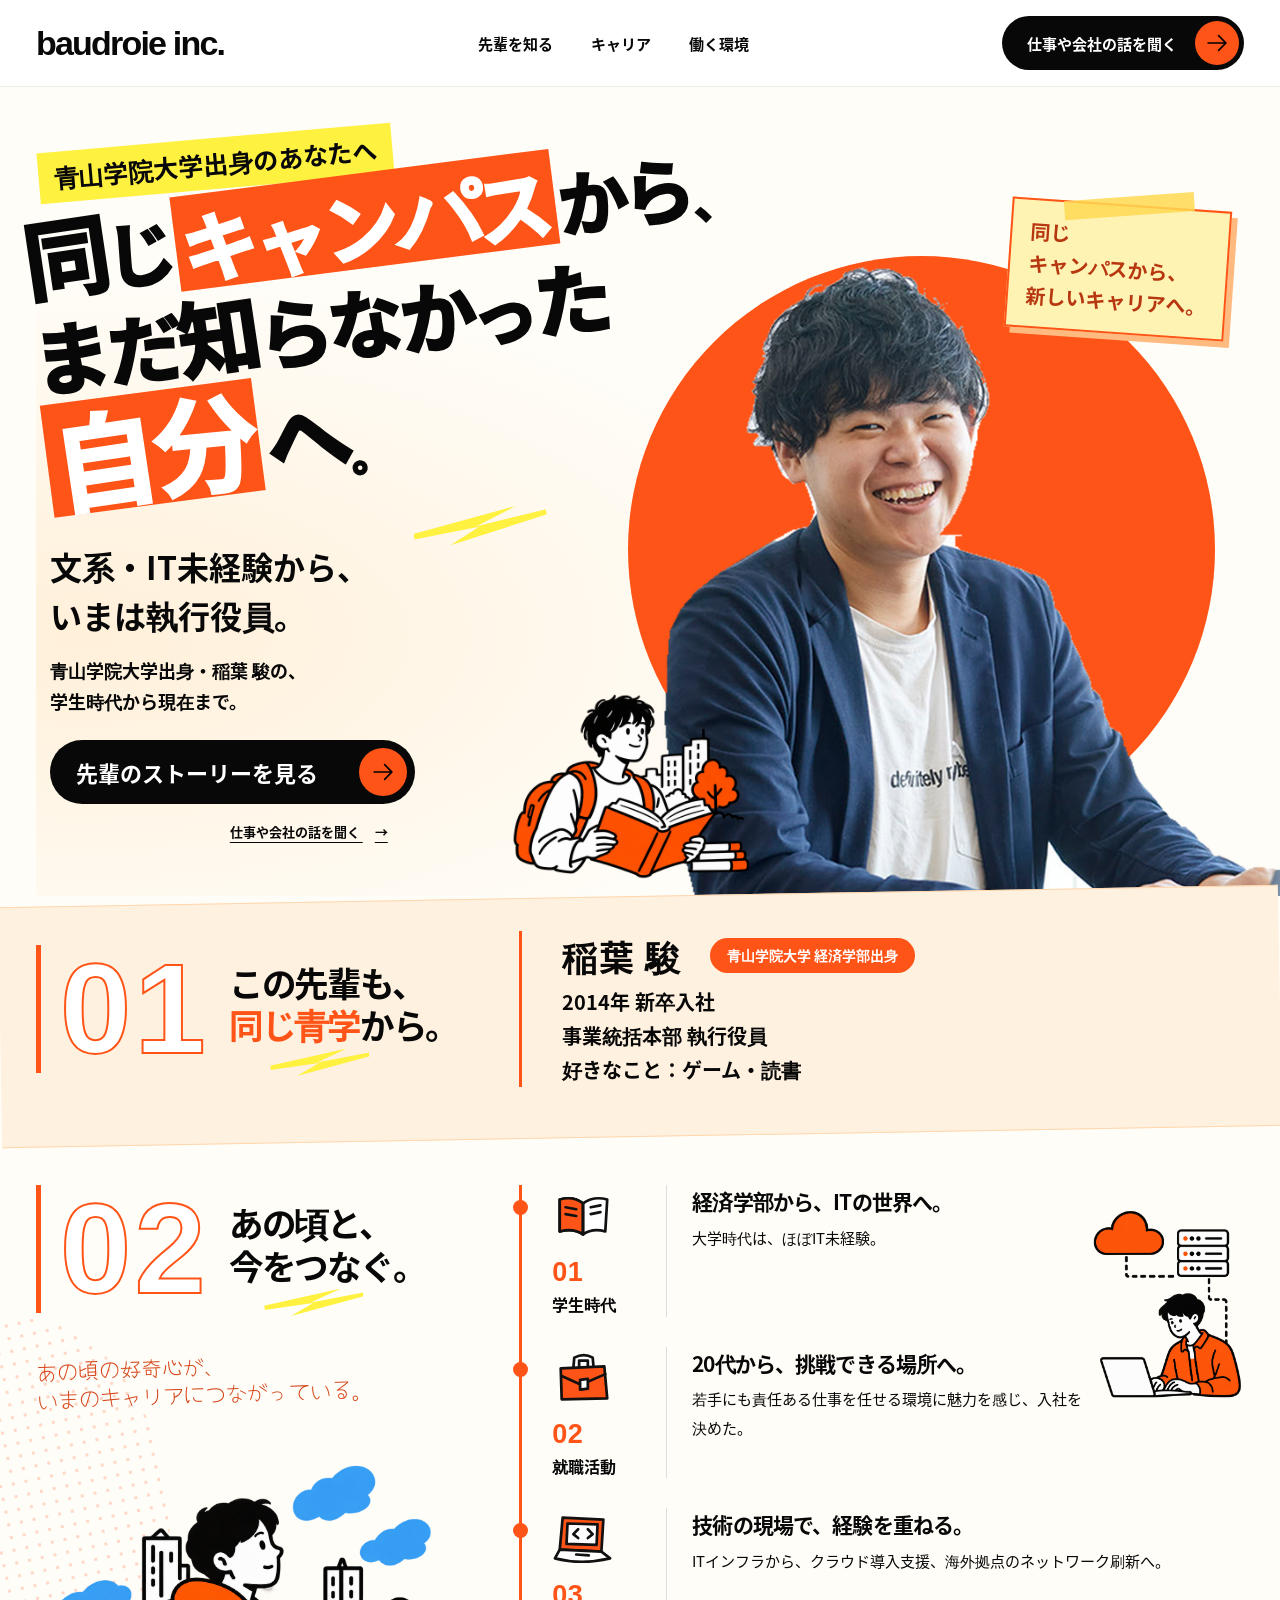
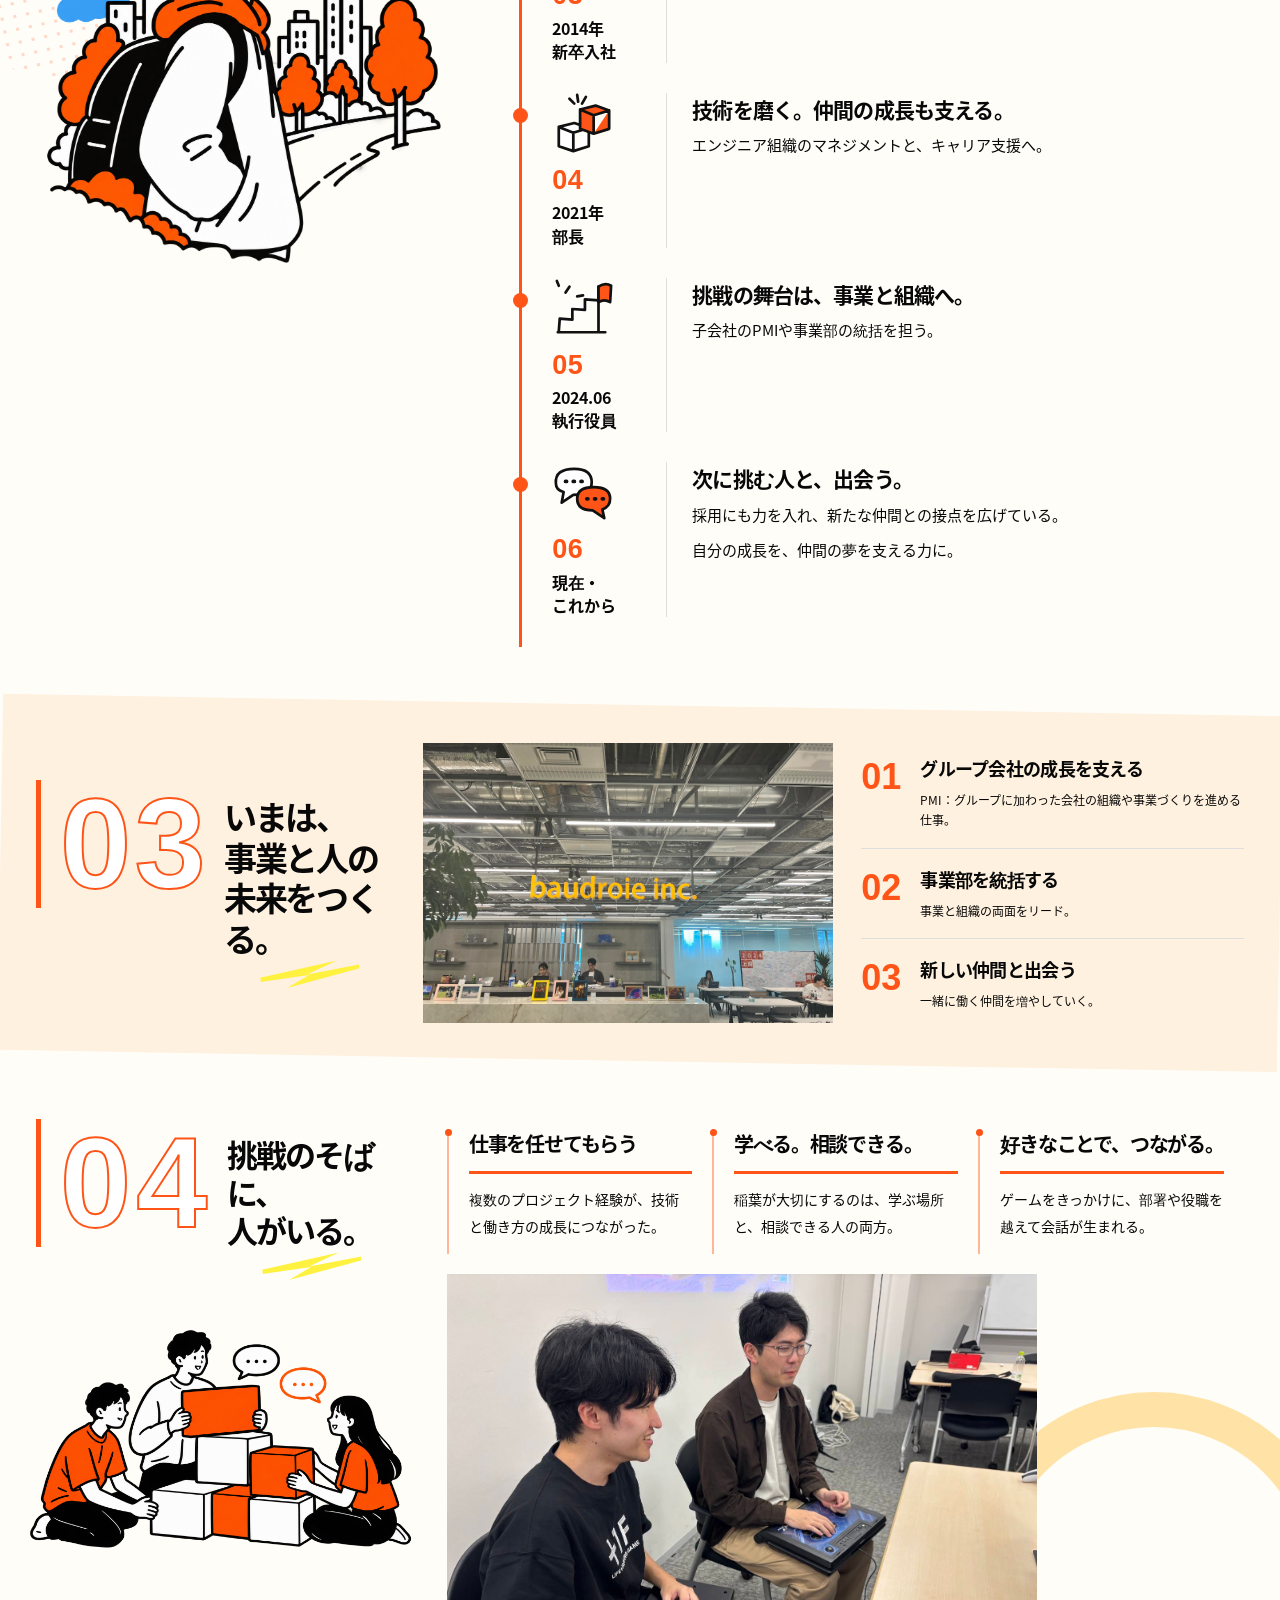
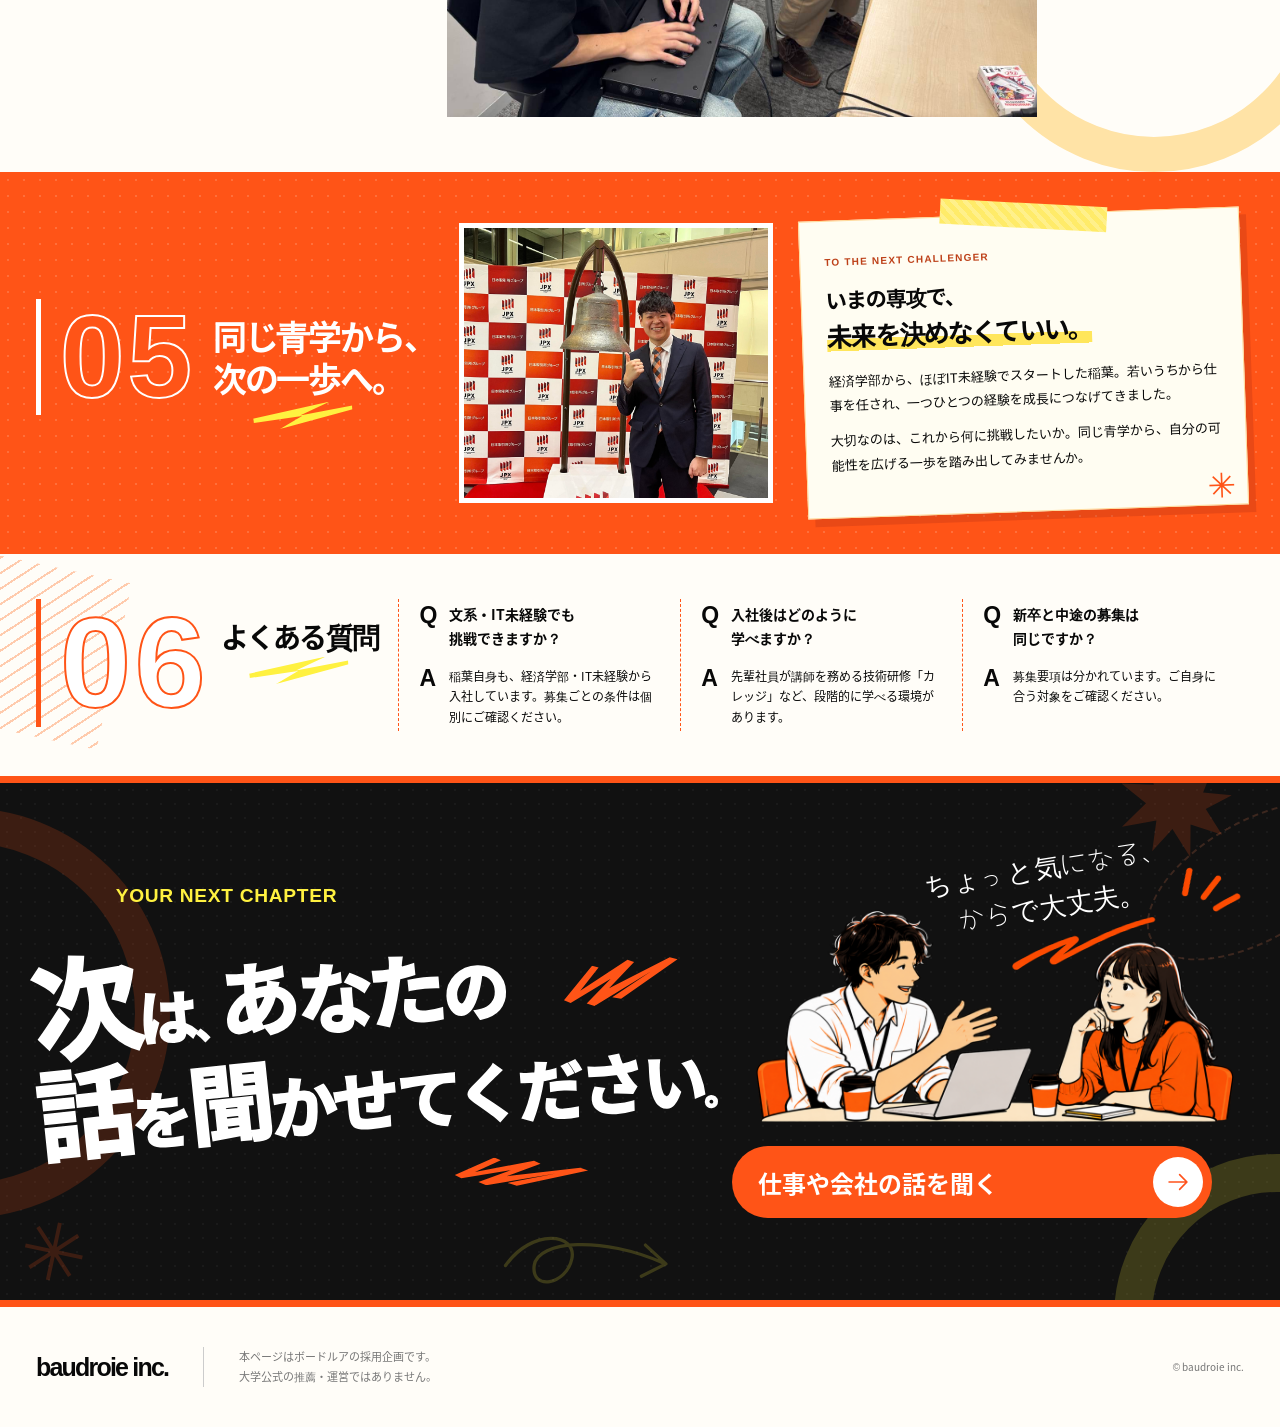
==== index.html @ 8eea1e05 "Link university recruitment CTAs to dedicated L Message entry" ====
<!doctype html>
<html lang="ja">
<head>
  <meta charset="utf-8">
  <meta name="viewport" content="width=device-width, initial-scale=1">
  <meta name="description" content="青山学院大学出身・稲葉駿の、学生時代から現在まで。文系・IT未経験から、いまは執行役員。">
  <meta name="robots" content="noindex,nofollow">
  <meta name="theme-color" content="#ff5417">
  <title>同じキャンパスから、まだ知らなかった自分へ。｜baudroie inc.</title>
  <link rel="preload" href="./noto-sans-bold.woff" as="font" type="font/woff" crossorigin>
  <link rel="stylesheet" href="./style.css?v=20261022-lmessage">
  <script src="./main.js?v=20261022-lmessage" defer></script>
</head>
<body>
<a class="skip-link" href="#main">本文へ進む</a>
<header class="site-header">
  <a class="brand" href="#top" aria-label="baudroie inc. ページ先頭へ">baudroie inc.</a>
  <nav class="desktop-nav" aria-label="メインナビゲーション"><a href="#profile">先輩を知る</a><a href="#career">キャリア</a><a href="#environment">働く環境</a></nav>
  <a class="pill header-cta" data-consult href="https://s.lmes.jp/landing-qr/1657893371-rRVdmjzQ?uLand=4T64ZA">仕事や会社の話を聞く<span class="arrow" aria-hidden="true"><img src="./arrow-right.svg" alt=""></span></a>
  <button class="menu-toggle" aria-expanded="false" aria-controls="mobile-menu" aria-label="メニューを開く"><img src="./menu-list.svg" alt=""></button>
  <nav id="mobile-menu" class="mobile-menu" aria-label="スマートフォンメニュー" hidden><a href="#profile">先輩を知る</a><a href="#career">キャリア</a><a href="#work">現在の仕事</a><a href="#environment">働く環境</a><a href="#faq">よくある質問</a><a data-consult href="https://s.lmes.jp/landing-qr/1657893371-rRVdmjzQ?uLand=4T64ZA">仕事や会社の話を聞く</a></nav>
</header>
<main id="main">
  <section class="hero wrap" id="top" aria-labelledby="hero-title">
    <div class="hero-heading"><p class="eyebrow">青山学院大学出身のあなたへ</p><h1 id="hero-title" class="master-hero-title" aria-label="同じキャンパスから、まだ知らなかった自分へ。"><span class="display-art" aria-hidden="true"><span class="hero-line hero-line-1"><span class="display-glyph" style="--size:1.06;--rise:0em;--tilt:-2deg">同</span><span class="display-glyph" style="--size:0.86;--rise:-0.015em;--tilt:1deg">じ</span><em class="campus-word"><span class="display-glyph" style="--size:0.94;--rise:0.015em;--tilt:-2deg">キ</span><span class="display-glyph" style="--size:0.9;--rise:0.035em;--tilt:1deg">ャ</span><span class="display-glyph" style="--size:0.94;--rise:-0.005em;--tilt:-2deg">ン</span><span class="display-glyph" style="--size:1.02;--rise:-0.015em;--tilt:1deg">パ</span><span class="display-glyph" style="--size:0.94;--rise:0.01em;--tilt:-2deg">ス</span></em><span class="display-glyph" style="--size:0.86;--rise:-0.02em;--tilt:1deg">か</span><span class="display-glyph" style="--size:0.88;--rise:-0.04em;--tilt:-2deg">ら</span><span class="display-glyph" style="--size:0.52;--rise:0.045em;--tilt:3deg">、</span></span><span class="hero-line hero-line-2"><span class="display-glyph" style="--size:0.96;--rise:0.01em;--tilt:-1deg">ま</span><span class="display-glyph" style="--size:0.92;--rise:-0.015em;--tilt:1deg">だ</span><span class="display-glyph" style="--size:1.02;--rise:-0.02em;--tilt:-2deg">知</span><span class="display-glyph" style="--size:0.93;--rise:0.01em;--tilt:2deg">ら</span><span class="display-glyph" style="--size:0.92;--rise:-0.01em;--tilt:-1deg">な</span><span class="display-glyph" style="--size:0.94;--rise:0.015em;--tilt:1deg">か</span><span class="display-glyph" style="--size:0.82;--rise:0.045em;--tilt:-2deg">っ</span><span class="display-glyph" style="--size:0.96;--rise:-0.01em;--tilt:1deg">た</span></span><span class="hero-line hero-line-3"><em class="self-word"><span class="display-glyph" style="--size:1.28;--rise:0em;--tilt:-1deg">自</span><span class="display-glyph" style="--size:1.29;--rise:-0.015em;--tilt:2deg">分</span></em><span class="display-glyph" style="--size:1.05;--rise:-0.045em;--tilt:-5deg">へ</span><span class="display-glyph" style="--size:0.48;--rise:0.045em;--tilt:0deg">。</span></span></span></h1></div>
    <div class="hero-photo"><div class="hero-disc" aria-hidden="true"></div><img class="portrait" src="./inaba-original-cutout-2x.png" width="1000" height="1000" alt="笑顔の稲葉駿。ボードルア公式インタビューの写真。" fetchpriority="high"><p class="hand-note">同じ<br>キャンパスから、<br>新しいキャリアへ。</p></div>
    <div class="hero-copy"><p class="hero-lead">文系・IT未経験から、<br>いまは執行役員。</p><p>青山学院大学出身・稲葉 駿の、<br>学生時代から現在まで。</p><a class="pill story-button" href="#career">先輩のストーリーを見る<span class="arrow" aria-hidden="true"><img src="./arrow-right.svg" alt=""></span></a><a class="text-button" data-consult href="https://s.lmes.jp/landing-qr/1657893371-rRVdmjzQ?uLand=4T64ZA">仕事や会社の話を聞く <span aria-hidden="true">→</span></a></div>
    <figure class="hero-illustration"><img src="./student-reading.png" alt="読書する学生のイラスト" width="1536" height="1024"></figure>
  </section>

  <section class="profile wrap section" id="profile" aria-labelledby="profile-title">
    <div class="section-heading"><span class="section-number" aria-hidden="true">01</span><h2 id="profile-title">この先輩も、<br><em>同じ青学</em>から。</h2></div>
    <div class="profile-content"><div class="profile-name"><h3>稲葉 駿</h3><span class="badge">青山学院大学 経済学部出身</span></div><p>2014年 新卒入社</p><p>事業統括本部 執行役員</p><p>好きなこと：ゲーム・読書</p></div>
  </section>

  <section class="career wrap section" id="career" aria-labelledby="career-title">
    <div class="career-intro"><div class="section-heading"><span class="section-number" aria-hidden="true">02</span><h2 id="career-title">あの頃と、<br>今をつなぐ。</h2></div><p class="side-note"><span>あの頃の好奇心が、</span><span>いまのキャリアにつながっている。</span></p><figure class="campus-illustration"><img src="./student-campus.png" alt="キャンパスを歩く学生のイラスト" width="1196" height="1315" loading="lazy"></figure></div>
    <div class="career-body"><ol class="timeline">
      <li><div class="timeline-date"><svg class="career-icon" viewBox="0 0 64 64" fill="none" stroke="#111" stroke-width="2.8" stroke-linecap="round" stroke-linejoin="round" aria-hidden="true"><path fill="#fff" d="M8 15Q22 11 32 19Q43 11 57 15L55 48Q42 44 32 51Q22 44 8 48Z"/><path fill="#ff5417" d="M8 15Q22 11 32 19V51Q22 44 8 48Z"/><path d="M32 20v31M14 23l11 2m-11 5 11 2m15-9 10-2m-10 9 10-2"/></svg><span>01</span><p>学生時代</p></div><div class="timeline-copy"><h3>経済学部から、ITの世界へ。</h3><p>大学時代は、ほぼIT未経験。</p></div></li>
      <li><div class="timeline-date"><svg class="career-icon" viewBox="0 0 64 64" fill="none" stroke="#111" stroke-width="2.8" stroke-linecap="round" stroke-linejoin="round" aria-hidden="true"><path fill="#fff" d="m22 22 1-11q10-5 19 0l1 11M28 20v-6h9v6"/><path fill="#ff5417" d="m9 22 45-2 3 33-47 1Z"/><path d="m10 30 20 9 25-11"/><path fill="#fff" d="m29 34 8-1v10l-8 1Z"/></svg><span>02</span><p>就職活動</p></div><div class="timeline-copy"><h3>20代から、挑戦できる場所へ。</h3><p>若手にも責任ある仕事を任せる環境に魅力を感じ、入社を決めた。</p></div></li>
      <li><div class="timeline-date"><svg class="career-icon" viewBox="0 0 64 64" fill="none" stroke="#111" stroke-width="2.8" stroke-linecap="round" stroke-linejoin="round" aria-hidden="true"><path fill="#ff5417" d="m11 10 42 2-2 33-43-2Z"/><path fill="#fff" d="m16 16 31 1-1 21-31-1Z"/><path fill="#fff" d="m8 43-5 9q27 7 57 0l-9-7Z"/><path d="m27 22-5 5 5 4m10-9 5 5-5 4M25 48l13 1"/></svg><span>03</span><p>2014年<br>新卒入社</p></div><div class="timeline-copy"><h3>技術の現場で、経験を重ねる。</h3><p>ITインフラから、クラウド導入支援、海外拠点のネットワーク刷新へ。</p></div></li>
      <li><div class="timeline-date"><svg class="career-icon" viewBox="0 0 64 64" fill="none" stroke="#111" stroke-width="2.8" stroke-linecap="round" stroke-linejoin="round" aria-hidden="true"><path fill="#fff" d="m7 35 16-4 15 5-16 5Z M7 35v20l15 5V41m0 19 16-5V36"/><path fill="#ff5417" d="m29 17 16-4 14 5-16 5Z M29 17v20l14 5V23m0 19 16-5V18"/><path fill="#fff" d="m26 2 1 7m-9-3 5 5m12-7-4 7"/></svg><span>04</span><p>2021年<br>部長</p></div><div class="timeline-copy"><h3>技術を磨く。仲間の成長も支える。</h3><p>エンジニア組織のマネジメントと、キャリア支援へ。</p></div></li>
      <li><div class="timeline-date"><svg class="career-icon" viewBox="0 0 64 64" fill="none" stroke="#111" stroke-width="2.8" stroke-linecap="round" stroke-linejoin="round" aria-hidden="true"><path fill="#fff" d="m7 55 1-13 13 1V32l13 1V22l14 1V9"/><path fill="#ff5417" d="M48 9q7-5 13-1l-1 17q-6-4-12 0Z"/><path d="M48 24v31M6 56h49"/><path d="m14 15 4-6m8 10 6-1M7 8l-2-5"/></svg><span>05</span><p>2024.06<br>執行役員</p></div><div class="timeline-copy"><h3>挑戦の舞台は、事業と組織へ。</h3><p>子会社のPMIや事業部の統括を担う。</p></div></li>
      <li><div class="timeline-date"><svg class="career-icon" viewBox="0 0 64 64" fill="none" stroke="#111" stroke-width="2.8" stroke-linecap="round" stroke-linejoin="round" aria-hidden="true"><path fill="#fff" d="M4 22Q3 7 23 7q18 0 18 14 0 13-19 13l-12 8 2-11Q4 29 4 22Z"/><path fill="#ff5417" d="M26 38q0-12 17-12 17 0 17 12 0 8-8 11l2 9-12-8Q26 50 26 38Z"/><path d="M14 20h1m7 0h1m7 0h1M36 38h1m7 0h1m7 0h1" stroke-width="4"/></svg><span>06</span><p>現在・<br>これから</p></div><div class="timeline-copy"><h3>次に挑む人と、出会う。</h3><p>採用にも力を入れ、新たな仲間との接点を広げている。</p><p>自分の成長を、仲間の夢を支える力に。</p></div></li>
    </ol><figure class="cloud-illustration"><img src="./cloud-engineer.png" alt="クラウドとネットワークを学ぶエンジニアのイラスト" width="1086" height="1448" loading="lazy"></figure></div>
  </section>

  <section class="work wrap section" id="work" aria-labelledby="work-title">
    <div class="section-heading"><span class="section-number" aria-hidden="true">03</span><h2 id="work-title">いまは、<br>事業と人の<br>未来をつくる。</h2></div>
    <figure class="photo-card office-photo"><img src="./office-facebook.jpg" alt="ボードルアのオフィス風景" width="2048" height="1536" loading="lazy"></figure>
    <ol class="work-list"><li><span>01</span><div><h3>グループ会社の成長を支える</h3><p>PMI：グループに加わった会社の組織や事業づくりを進める仕事。</p></div></li><li><span>02</span><div><h3>事業部を統括する</h3><p>事業と組織の両面をリード。</p></div></li><li><span>03</span><div><h3>新しい仲間と出会う</h3><p>一緒に働く仲間を増やしていく。</p></div></li></ol>
  </section>

  <section class="environment wrap section" id="environment" aria-labelledby="environment-title">
    <div class="environment-intro"><div class="section-heading"><span class="section-number" aria-hidden="true">04</span><h2 id="environment-title">挑戦のそばに、<br>人がいる。</h2></div><figure class="team-illustration"><img src="./team-blocks.png" alt="仲間と協力して積み木を積むイラスト" width="1586" height="992" loading="lazy"></figure></div>
    <div class="environment-body"><div class="environment-cards"><article><h3>仕事を<br class="mobile-break">任せてもらう</h3><p>複数のプロジェクト経験が、技術と働き方の成長につながった。</p></article><article><h3>学べる。<br class="mobile-break">相談できる。</h3><p>稲葉が大切にするのは、学ぶ場所と、相談できる人の両方。</p></article><article><h3>好きなことで、<br class="mobile-break">つながる。</h3><p>ゲームをきっかけに、部署や役職を越えて会話が生まれる。</p></article></div><figure class="photo-card game-photo"><img src="./game-club-official.jpeg" alt="ゲーム部で一緒にパソコンを操作する社員たち" width="1477" height="1108" loading="lazy"></figure></div>
  </section>

  <section class="message section" id="message" aria-labelledby="message-title"><div class="message-inner wrap"><div class="section-heading"><span class="section-number" aria-hidden="true">05</span><h2 id="message-title">同じ青学から、<br>次の一歩へ。</h2></div><figure class="photo-card message-photo"><img src="./inaba-facebook-jpx-202503.jpg" alt="東京証券取引所で鐘の前に立つ稲葉駿" width="2048" height="2048" loading="lazy"></figure><div class="message-copy"><div class="message-panel"><span class="message-kicker">TO THE NEXT CHALLENGER</span><h3>いまの専攻で、<br><span>未来を決めなくていい。</span></h3><p>経済学部から、ほぼIT未経験でスタートした稲葉。若いうちから仕事を任され、一つひとつの経験を成長につなげてきました。</p><p>大切なのは、これから何に挑戦したいか。同じ青学から、自分の可能性を広げる一歩を踏み出してみませんか。</p></div></div></div></section>

  <section class="faq wrap section" id="faq" aria-labelledby="faq-title"><div class="section-heading"><span class="section-number" aria-hidden="true">06</span><h2 id="faq-title">よくある質問</h2></div><div class="faq-list"><article><h3><span class="qa-label">Q</span>文系・IT未経験でも<br>挑戦できますか？</h3><p><span class="qa-label answer">A</span>稲葉自身も、経済学部・IT未経験から入社しています。募集ごとの条件は個別にご確認ください。</p></article><article><h3><span class="qa-label">Q</span>入社後はどのように<br>学べますか？</h3><p><span class="qa-label answer">A</span>先輩社員が講師を務める技術研修「カレッジ」など、段階的に学べる環境があります。</p></article><article><h3><span class="qa-label">Q</span>新卒と中途の募集は<br>同じですか？</h3><p><span class="qa-label answer">A</span>募集要項は分かれています。ご自身に合う対象をご確認ください。</p></article></div></section>

  <section class="next-section" aria-labelledby="next-title"><div class="cta-sun" aria-hidden="true"></div><div class="cta-orbit" aria-hidden="true"></div><svg class="cta-doodle" viewBox="0 0 220 100" fill="none" aria-hidden="true"><path d="M8 58C40 12 96 18 89 50S39 89 43 58s84-36 158-3m-22-22 25 23-30 15" stroke="#fff140" stroke-width="4" stroke-linecap="round" stroke-linejoin="round"/></svg><div class="cta-spark" aria-hidden="true">✳</div><div class="next-inner wrap"><div class="next-heading"><p class="cta-eyebrow">YOUR NEXT CHAPTER</p><h2 id="next-title" class="master-cta-title" aria-label="次は、あなたの話を聞かせてください。"><span class="display-art" aria-hidden="true"><span class="cta-title-line cta-title-line-1"><span class="display-glyph" style="--size:1.46;--rise:0.035em;--tilt:-6deg">次</span><span class="display-glyph" style="--size:0.78;--rise:0.02em;--tilt:1deg">は</span><span class="display-glyph" style="--size:0.48;--rise:0.055em;--tilt:0deg">、</span><span class="display-glyph" style="--size:1.08;--rise:-0.025em;--tilt:-2deg">あ</span><span class="display-glyph" style="--size:1.01;--rise:0.005em;--tilt:1deg">な</span><span class="display-glyph" style="--size:1.04;--rise:-0.02em;--tilt:-2deg">た</span><span class="display-glyph" style="--size:0.88;--rise:-0.015em;--tilt:2deg">の</span></span><span class="cta-title-line cta-title-line-2"><span class="display-glyph" style="--size:1.31;--rise:0.035em;--tilt:-2deg">話</span><span class="display-glyph" style="--size:0.8;--rise:0.025em;--tilt:2deg">を</span><span class="display-glyph" style="--size:1.14;--rise:-0.01em;--tilt:-2deg">聞</span><span class="display-glyph" style="--size:0.88;--rise:0.015em;--tilt:1deg">か</span><span class="display-glyph" style="--size:0.89;--rise:-0.015em;--tilt:-1deg">せ</span><span class="display-glyph" style="--size:0.86;--rise:0.005em;--tilt:2deg">て</span><span class="display-glyph" style="--size:0.83;--rise:-0.02em;--tilt:-2deg">く</span><span class="display-glyph" style="--size:0.88;--rise:0.015em;--tilt:1deg">だ</span><span class="display-glyph" style="--size:0.87;--rise:-0.01em;--tilt:-1deg">さ</span><span class="display-glyph" style="--size:0.85;--rise:0.005em;--tilt:2deg">い</span><span class="display-glyph" style="--size:0.45;--rise:0.045em;--tilt:0deg">。</span></span></span></h2><span class="cta-mark cta-mark-top" aria-hidden="true"></span><span class="cta-mark cta-mark-bottom" aria-hidden="true"></span></div><div class="next-actions"><div class="cta-conversation"><p class="cta-conversation-note">ちょっと気になる、<br>からで大丈夫。</p><img class="cta-conversation-art" src="./cta-conversation.png" alt="" width="1100" height="500" loading="lazy" decoding="async"></div><a class="pill orange-pill" data-consult href="https://s.lmes.jp/landing-qr/1657893371-rRVdmjzQ?uLand=4T64ZA">仕事や会社の話を聞く<span class="arrow" aria-hidden="true"><img src="./arrow-right.svg" alt=""></span></a></div></div></section>
</main>
<footer class="site-footer wrap"><a class="brand" href="#top">baudroie inc.</a><p>本ページはボードルアの採用企画です。<br>大学公式の推薦・運営ではありません。</p><small>© baudroie inc.</small></footer>
</body>
</html>
---- style.css ----
@font-face{font-family:Noto;src:url('./noto-sans-bold.woff') format('woff');font-style:normal;font-weight:700 900;font-display:swap}@font-face{font-family:Noto;src:url('./noto-sans-regular.woff') format('woff');font-style:normal;font-weight:400 600;font-display:swap}
:root{--orange:#ff5417;--ink:#080808;--yellow:#fff140;--muted:#676767;--line:#dedede}*{box-sizing:border-box}html{scroll-behavior:smooth;scroll-padding-top:35px}body{margin:0;color:var(--ink);background:#fff;font-family:Noto,'Hiragino Kaku Gothic ProN',Meiryo,sans-serif;font-size:15px;line-height:1.8;-webkit-font-smoothing:antialiased}button,a{-webkit-tap-highlight-color:transparent}button{font:inherit;cursor:pointer}button,a{touch-action:manipulation}a{color:inherit;text-decoration:none}button{color:inherit}img{display:block;max-width:100%;height:auto}figure,p,h1,h2,h3,blockquote{margin:0}ol{list-style:none;padding:0;margin:0}em{font-style:normal;color:var(--orange)}button{border:0;background:none}a:focus-visible,button:focus-visible{outline:3px solid #157acc;outline-offset:5px}a,button{transition:background-color .2s,color .2s,transform .2s}button:hover,.pill:hover{transform:translateY(-2px)}.wrap{width:min(100% - 72px,1370px);margin-inline:auto}.skip-link{position:fixed;top:10px;left:10px;z-index:100;background:#fff;padding:8px 16px;transform:translateY(-150%)}.skip-link:focus{transform:none}.brand{font-family:Arial,Helvetica,sans-serif;font-weight:900;letter-spacing:-1.8px;font-size:34px;line-height:1;white-space:nowrap}.site-header{max-width:1440px;padding:28px 36px 18px;margin:auto;display:flex;align-items:center;justify-content:space-between;gap:28px;position:relative;z-index:20}.desktop-nav{display:flex;gap:38px;margin-left:auto;margin-right:auto;font-size:15px;font-weight:900}.desktop-nav a:hover{color:var(--orange)}.pill{display:inline-flex;align-items:center;justify-content:space-between;gap:25px;border-radius:80px;background:var(--ink);color:#fff;font-weight:900;line-height:1.4;padding:8px 8px 8px 26px;text-align:left;min-height:60px}.arrow{display:grid;place-items:center;width:48px;height:48px;background:var(--orange);border-radius:50%;flex:none}.arrow img{width:26px;height:26px}.header-cta{font-size:15px;min-height:54px;padding:5px 5px 5px 25px;gap:18px}.header-cta .arrow{width:44px;height:44px}.menu-toggle,.mobile-menu{display:none}.hero{min-height:810px;position:relative;padding-top:52px;isolation:isolate;overflow:visible}.hero-heading{position:relative;z-index:4;width:71%;pointer-events:none}.eyebrow{font-size:25px;line-height:1.4;display:inline-block;background:var(--yellow);font-weight:900;padding:8px 15px;transform:rotate(-5deg);margin:0 0 22px 2px}.hero h1{font-size:clamp(42px,5.6vw,80px);font-weight:900;line-height:1.29;letter-spacing:-.075em;transform:rotate(-5deg);transform-origin:left center}.hero-line{display:block;white-space:nowrap}.hero h1 em{display:inline-block;background:var(--orange);color:#fff;padding:0 .07em .05em;line-height:1.19;margin:0 .04em}.hero h1 .self{font-size:1.13em}.hero-photo{position:absolute;width:54%;right:-3%;bottom:0;height:710px;z-index:1}.hero-disc{position:absolute;width:90%;aspect-ratio:1;background:var(--orange);border-radius:50%;top:70px;left:0;z-index:-1}.portrait{position:absolute;bottom:0;right:0;width:100%;height:auto;max-height:100%;object-fit:contain;object-position:bottom}.hand-note{position:absolute;right:2%;top:15px;color:var(--orange);font-weight:900;line-height:1.6;font-size:21px;transform:rotate(-7deg);background:#fff;padding:8px 14px;z-index:3}.hero-copy{position:relative;z-index:5;width:44%;padding:25px 0 34px 14px}.hero-lead{font-size:32px;font-weight:900;line-height:1.55;margin-bottom:14px}.hero-copy>p:not(.hero-lead){font-size:18px;font-weight:700;line-height:1.75}.story-button{font-size:22px;margin-top:22px;min-width:365px}.text-button{font-size:13px;font-weight:700;display:block;text-decoration:underline;text-underline-offset:5px;margin:16px auto 0;padding:0 15px}.text-button span{margin-left:12px}.hero-illustration{position:absolute;width:28%;bottom:0;left:35%;z-index:6;pointer-events:none}.hero-illustration img{width:100%}.hero-illustration figcaption{text-align:center}figcaption{font-size:10px;font-weight:700;line-height:1.5;color:#555;margin-top:3px}.section{padding-block:48px;scroll-margin-top:20px}.section-heading{display:flex;gap:20px;align-items:flex-start;position:relative}.section-heading h2{font-size:clamp(25px,2.7vw,38px);line-height:1.23;letter-spacing:-.065em;font-weight:900;padding-top:16px}.section-number{font-family:Impact,'Arial Narrow',Arial,sans-serif;font-size:clamp(90px,10vw,140px);line-height:1;letter-spacing:-.06em;color:#fff;-webkit-text-stroke:2px var(--orange);font-weight:900;border-left:5px solid var(--orange);padding-left:19px;flex:none}.profile{display:grid;grid-template-columns:42% 58%;align-items:center;padding-block:35px 50px}.profile-content{border-left:3px solid var(--orange);padding-left:40px;font-weight:700;font-size:20px;line-height:1.7}.profile-name{display:flex;align-items:center;gap:28px;margin-bottom:5px;flex-wrap:wrap}.profile-name h3{font-size:35px;line-height:1.4;letter-spacing:.05em}.badge{background:var(--orange);color:#fff;border-radius:30px;padding:7px 17px;font-size:14px;line-height:1.5}.career{display:grid;grid-template-columns:38% 62%;gap:0}.career-intro{padding-right:45px}.side-note{color:var(--orange);font-size:21px;font-weight:700;transform:rotate(-9deg);margin:45px 0 12px 20px;line-height:1.6}.campus-illustration{width:95%;margin-top:20px}.campus-illustration img{width:100%}.career-body{position:relative}.timeline{border-left:3px solid var(--orange);padding-left:30px;position:relative;z-index:2}.timeline li{display:grid;grid-template-columns:115px 1fr;position:relative;min-height:134px;padding-bottom:30px}.timeline li:before{content:'';position:absolute;left:-39px;top:15px;background:var(--orange);height:15px;width:15px;border-radius:50%}.timeline-date{border-right:1px solid var(--line);padding-right:13px}.timeline-date>span,.work-list>li>span{font-family:Impact,'Arial Narrow',Arial,sans-serif;color:var(--orange);font-weight:900;font-size:36px;line-height:1.2}.timeline-date p{font-size:16px;font-weight:700;line-height:1.45;margin-top:5px}.timeline-copy{padding-left:25px}.timeline-copy h3{font-size:21px;line-height:1.55;font-weight:900;letter-spacing:-.04em}.timeline-copy>p{font-size:15px;line-height:1.9;margin-top:6px;max-width:530px}.timeline li:nth-child(-n+2) .timeline-copy{padding-right:160px}.timeline .editor-note,.editor-note{display:inline-block;background:#f1f1f1;border-radius:3px;color:#6b6b6b;font-size:11px;font-weight:500;padding:5px 10px;line-height:1.6}.cloud-illustration{position:absolute;right:-5px;top:10px;width:165px;z-index:3;pointer-events:none}.cloud-illustration figcaption{text-align:right}.disclaimer{font-size:11px;color:#666;margin:15px 0 0 28px}.work{display:grid;grid-template-columns:32% 34% 34%;align-items:center;gap:0}.work .section-heading{gap:15px}.work .section-heading h2{font-size:33px}.photo-card{position:relative;overflow:hidden}.photo-card img{width:100%;height:100%;object-fit:cover}.photo-card figcaption{position:absolute;bottom:0;right:0;background:#111;color:#fff;padding:5px 12px;font-size:11px;max-width:100%}.office-photo{height:280px}.work-list{padding-left:28px}.work-list li{display:flex;gap:19px;align-items:flex-start;padding:17px 0;border-bottom:1px solid var(--line)}.work-list li:first-child{padding-top:0}.work-list li:last-child{border:0;padding-bottom:0}.work-list h3{font-size:18px;letter-spacing:-.04em;line-height:1.55}.work-list p{font-size:12px;line-height:1.7;margin-top:7px}.environment{display:grid;grid-template-columns:34% 66%;padding-bottom:55px}.environment-intro{padding-right:25px}.environment .section-heading{gap:14px}.environment .section-heading h2{font-size:31px}.team-illustration{margin:30px -5px 0 -25px}.team-illustration figcaption{text-align:right}.environment-cards{display:grid;grid-template-columns:repeat(3,1fr);margin:10px 0 20px}.environment-cards article{border-left:2px solid #ffb69b;padding:0 20px 15px;position:relative}.environment-cards article:before{content:'';width:7px;height:7px;background:var(--orange);border-radius:50%;position:absolute;top:0;left:-4px}.environment-cards h3{font-size:20px;letter-spacing:-.06em;line-height:1.5;padding-bottom:12px;border-bottom:3px solid var(--orange)}.environment-cards p{font-size:14px;margin-top:12px;line-height:1.9}.mobile-break{display:none}.game-photo{width:74%;height:285px;margin-left:0}.game-photo img{object-position:50% 48%}.club-note{font-size:11px;color:#666;text-align:right;margin-top:-25px;padding-bottom:0}.message{background:var(--orange);color:#fff;padding-block:24px}.message-inner{display:grid;grid-template-columns:37% 26% 37%;align-items:center;gap:0}.message .section-heading{gap:18px;padding-right:15px}.message .section-number{-webkit-text-stroke-color:#fff;color:var(--orange);border-left-color:#fff;font-size:116px}.message .section-heading h2{font-size:34px}.message-photo{height:280px;border:5px solid #fff}.message-photo img{object-position:50% 30%}.message-copy{padding-left:30px;text-align:center}.message-copy blockquote{background:#fff;color:#080808;transform:rotate(-3deg);padding:23px 18px 17px}.message-copy blockquote p{font-size:24px;line-height:1.5;font-weight:900;letter-spacing:-.05em}.message-copy cite{display:block;font-size:12px;font-style:normal;font-weight:700;margin-top:10px}.message-copy .editor-note{background:#ffccaf;margin-top:23px;font-size:11px;color:#664736}.faq{display:grid;grid-template-columns:minmax(max-content,30%) minmax(0,1fr);padding-block:45px}.faq .section-heading{gap:12px}.faq .section-heading h2{font-size:28px;padding-top:20px;white-space:nowrap}.faq-list{display:grid;grid-template-columns:repeat(3,1fr)}.faq-list article{padding:4px 20px;border-left:1px dashed var(--orange)}.faq-list h3,.faq-list p{position:relative;padding-left:30px;font-size:14px;line-height:1.7}.faq-list h3{font-weight:900;margin-bottom:15px}.faq-list p{font-size:12px}.qa-label{position:absolute;left:0;top:0;font-family:Impact,Arial,sans-serif;font-weight:900;font-size:23px;line-height:1.1}.next-section{background:#080808;color:#fff;padding-block:48px}.next-inner{display:grid;grid-template-columns:58% 42%;align-items:center}.next-inner h2{font-size:clamp(34px,4.5vw,64px);line-height:1.35;letter-spacing:-.065em;transform:rotate(-4deg);font-weight:900}.next-actions{padding-left:30px;text-align:center}.orange-pill{background:var(--orange);font-size:23px;width:100%;padding:10px 10px 10px 35px;min-height:76px}.orange-pill .arrow{border:1px solid #ffba9e;width:56px;height:56px}.next-actions>p{font-size:11px;color:#bdbdbd;margin-top:12px}.role-links{display:flex;justify-content:space-between;gap:15px;margin-top:30px;font-size:14px;font-weight:700}.role-links a{text-decoration:underline;text-underline-offset:5px}.role-links a:hover{color:#ff956f}.site-footer{display:flex;gap:35px;align-items:center;padding-block:40px}.site-footer .brand{font-size:25px}.site-footer>p{border-left:1px solid #ccc;padding-left:35px;font-size:11px;color:#777}.site-footer small{margin-left:auto;text-align:right;font-size:10px;color:#777}.consult-dialog{border:0;border-radius:18px;padding:44px 36px 34px;width:min(520px,calc(100% - 32px));color:var(--ink);box-shadow:0 20px 80px #0004}.consult-dialog::backdrop{background:#0009}.dialog-close{display:block;margin:-22px -10px 12px auto;font-size:13px;text-decoration:underline}.dialog-label{color:var(--orange);font-size:13px;font-weight:900;letter-spacing:.12em}.consult-dialog h2{font-size:25px;margin:8px 0 20px;line-height:1.5}.consult-dialog>p:not(.dialog-label){font-size:14px;line-height:2}.dialog-done{margin-top:25px;width:100%;font-size:16px}.dialog-done .arrow{width:38px;height:38px}
@media(min-width:1440px){.hero{min-height:850px}.hero-copy{padding-top:38px}.hero-photo{height:750px}}
@media(max-width:1100px) and (min-width:701px){.wrap{width:calc(100% - 48px)}.site-header{padding-inline:24px;gap:20px}.brand{font-size:28px}.desktop-nav{gap:22px;font-size:13px}.header-cta{font-size:12px;padding-left:18px}.hero{min-height:690px}.hero-photo{height:590px}.eyebrow{font-size:20px}.hero-lead{font-size:25px}.hero-copy>p:not(.hero-lead){font-size:15px}.story-button{font-size:18px;min-width:300px}.hand-note{font-size:16px}.section-number{font-size:100px;padding-left:12px}.section-heading{gap:12px}.section-heading h2{font-size:29px}.profile-content{padding-left:25px;font-size:17px}.profile-name{gap:12px}.profile-name h3{font-size:29px}.badge{font-size:11px}.career-intro{padding-right:20px}.timeline{padding-left:22px}.timeline li{grid-template-columns:89px 1fr;min-height:145px}.timeline li:before{left:-30px;width:13px;height:13px}.timeline-copy{padding-left:18px}.timeline-copy h3{font-size:18px}.timeline-copy>p{font-size:13px}.timeline-date p{font-size:14px}.timeline li:nth-child(-n+2) .timeline-copy{padding-right:100px}.cloud-illustration{width:110px}.side-note{font-size:18px;margin-left:10px}.work .section-heading h2,.environment .section-heading h2{font-size:25px}.work-list{padding-left:18px}.work-list li{gap:12px}.work-list h3{font-size:15px}.office-photo{height:250px}.environment-cards article{padding-inline:12px}.environment-cards h3{font-size:17px}.environment-cards p{font-size:12px}.game-photo{height:245px;width:78%}.message .section-number{font-size:92px}.message .section-heading h2{font-size:25px}.message-copy{padding-left:20px}.message-copy blockquote p{font-size:19px}.message-photo{height:240px}.faq{grid-template-columns:minmax(max-content,29%) minmax(0,1fr)}.faq .section-heading h2{font-size:20px;padding-top:16px}.faq-list article{padding-inline:12px}.faq-list h3{font-size:12px}.faq-list p{font-size:11px}.orange-pill{font-size:18px;padding-left:25px}.role-links{font-size:11px}.site-footer{gap:20px}.site-footer>p{padding-left:20px}}
@media(max-width:700px){body{font-size:14px}.wrap{width:calc(100% - 36px)}.site-header{padding:24px 18px 15px;gap:10px}.brand{font-size:25px;letter-spacing:-1.2px}.desktop-nav,.header-cta{display:none}.menu-toggle{display:grid;place-items:center;width:42px;height:42px;border-radius:50%;background:var(--orange);padding:9px}.menu-toggle img{width:24px;height:24px;filter:brightness(0) invert(1)}.mobile-menu:not([hidden]){display:flex;position:absolute;top:82px;left:18px;right:18px;padding:18px 23px;background:#fff;border:1px solid var(--line);box-shadow:0 12px 28px #0002;flex-direction:column;border-radius:12px}.mobile-menu a,.mobile-menu button{padding:13px 0;text-align:left;font-weight:700;border-bottom:1px solid #eee}.mobile-menu button{border:0;color:var(--orange)}.hero{padding-top:30px;display:flex;flex-direction:column;min-height:0;overflow:visible}.hero-heading{width:100%;z-index:4}.eyebrow{font-size:clamp(15px,4.4vw,21px);padding:5px 9px;margin:0 0 17px 3px}.hero h1{font-size:clamp(31px,9.6vw,62px);line-height:1.27;letter-spacing:-.082em;transform:rotate(-5deg)}.hero-photo{position:relative;width:calc(100% + 18px);height:auto;aspect-ratio:1.07;margin:6px -9px 0;right:auto;bottom:auto;order:2}.hero-disc{width:85%;left:1%;top:12%;}.portrait{width:100%;max-height:110%;right:0;bottom:0}.hand-note{font-size:clamp(12px,3.5vw,20px);right:0;top:0;padding:4px 6px;line-height:1.5}.hero-copy{width:100%;padding:14px 2px 20px;order:3}.hero-lead{font-size:clamp(23px,6.4vw,32px);line-height:1.45;margin-bottom:13px;letter-spacing:-.04em}.hero-copy>p:not(.hero-lead){font-size:16px;line-height:1.7}.story-button{width:100%;min-width:0;font-size:clamp(17px,4.9vw,24px);margin-top:19px;padding:6px 6px 6px 20px;gap:10px;min-height:62px}.story-button .arrow{height:49px;width:49px}.text-button{font-size:12px;margin-top:15px}.hero-illustration{display:none}.section{padding-block:35px}.section-heading{gap:16px;align-items:center}.section-number{font-size:clamp(85px,24vw,130px);line-height:1;padding-left:0;border-left:0;-webkit-text-stroke-width:1.6px;letter-spacing:-.075em}.section-heading h2{font-size:clamp(26px,7.3vw,37px);line-height:1.25;padding-top:0;letter-spacing:-.065em}.profile{display:flex;flex-direction:column;align-items:stretch;padding-top:20px;padding-bottom:30px;gap:30px}.profile-content{order:-1;border:0;padding:0 8px;font-size:16px;line-height:1.8}.profile-name{gap:13px;flex-wrap:wrap;margin-bottom:6px}.profile-name h3{font-size:29px}.badge{font-size:11px;padding:6px 12px;letter-spacing:-.04em}.profile .section-heading{padding-top:12px}.career{display:block;padding-top:0}.career-intro{padding:0;display:flex;flex-direction:column}.career-intro .section-heading{order:2;margin:20px 0 32px}.side-note{display:none}.campus-illustration{order:1;width:82%;max-width:340px;margin:0 auto 10px}.campus-illustration img{max-height:270px;object-fit:contain}.campus-illustration figcaption{text-align:right}.timeline{padding-left:18px;margin-left:5px;border-width:2px}.timeline li{grid-template-columns:75px 1fr;min-height:0;padding-bottom:34px}.timeline li:before{left:-25px;top:10px;width:12px;height:12px}.timeline-date{padding-right:9px}.timeline-date>span{font-size:30px}.timeline-date p{font-size:13px;line-height:1.45}.timeline-copy{padding-left:15px}.timeline-copy h3{font-size:19px;line-height:1.55;letter-spacing:-.05em}.timeline-copy>p{font-size:13px;line-height:1.85;margin-top:8px}.timeline li:nth-child(-n+2) .timeline-copy{padding-right:0}.timeline .editor-note{font-size:10px;padding:6px 8px;line-height:1.5}.timeline li:last-child{padding-bottom:5px}.cloud-illustration{position:relative;top:auto;right:auto;width:55%;max-width:230px;margin:24px auto 0}.cloud-illustration img{max-height:300px;object-fit:contain}.cloud-illustration figcaption{text-align:right}.disclaimer{font-size:10px;margin:24px 0 0;line-height:1.8}.work{display:flex;flex-direction:column;align-items:stretch;border-top:1px solid var(--orange);gap:28px;padding-top:28px}.work .section-heading{gap:16px}.work .section-heading h2{font-size:28px}.work .section-number{font-size:100px;align-self:flex-start}.office-photo{height:auto;aspect-ratio:1.45}.photo-card figcaption{font-size:9px;padding:4px 7px}.work-list{padding:0 4px}.work-list li{gap:22px;padding:17px 0}.work-list>li>span{font-size:37px}.work-list h3{font-size:17px;line-height:1.5}.work-list p{font-size:12px;margin-top:6px}.environment{display:block;padding-top:28px;padding-bottom:32px}.environment-intro{padding:0}.environment .section-heading{gap:16px}.environment .section-heading h2{font-size:29px}.team-illustration{margin:22px auto 28px;width:100%;max-width:500px}.team-illustration figcaption{font-size:9px}.environment-cards{margin:15px 0 22px;gap:0}.environment-cards article{padding:0 10px 4px;border-left-width:1px}.environment-cards article:first-child{padding-left:8px}.environment-cards article:last-child{padding-right:0}.environment-cards h3{font-size:clamp(13px,3.7vw,19px);line-height:1.45;padding-bottom:0;border:0;letter-spacing:-.06em}.environment-cards p{font-size:11px;line-height:1.8;margin-top:12px;letter-spacing:-.02em}.mobile-break{display:block}.game-photo{width:100%;height:auto;aspect-ratio:1.65}.club-note{font-size:10px;margin:7px 0 0;text-align:right}.message{padding-block:24px}.message-inner{display:flex;flex-direction:column;gap:22px}.message .section-heading{width:100%;padding:0;gap:15px}.message .section-number{font-size:100px;border:0;-webkit-text-stroke-width:1.5px}.message .section-heading h2{font-size:30px}.message-photo{width:100%;height:auto;aspect-ratio:1.45;border:3px solid #fff}.message-photo img{object-position:50% 32%}.message-copy{padding:0;width:100%}.message-copy blockquote{padding:23px 12px 18px;transform:rotate(-2deg)}.message-copy blockquote p{font-size:22px;line-height:1.5;letter-spacing:-.06em}.message-copy cite{font-size:11px}.message-copy .editor-note{margin-top:20px;font-size:10px;padding:6px 10px}.faq{display:block;padding-block:32px}.faq .section-heading{gap:15px;margin-bottom:27px}.faq .section-heading h2{font-size:30px;padding:0}.faq-list{display:block}.faq-list article{border:0;border-bottom:1px solid var(--line);padding:18px 0}.faq-list article:first-child{padding-top:0}.faq-list article:last-child{padding-bottom:0;border:0}.faq-list h3,.faq-list p{padding-left:39px}.faq-list h3{font-size:15px;line-height:1.6;margin-bottom:12px}.faq-list h3 br{display:none}.faq-list p{font-size:12px;line-height:1.8}.qa-label{display:grid;place-items:center;width:27px;height:27px;border-radius:50%;background:#080808;color:#fff;font-size:18px;top:0}.qa-label.answer{background:var(--orange)}.next-section{padding-block:30px}.next-inner{display:block}.next-inner h2{font-size:clamp(29px,8.5vw,52px);line-height:1.3;letter-spacing:-.07em;transform:rotate(-4deg);margin:0 0 27px}.next-actions{padding:0}.orange-pill{font-size:18px;min-height:60px;padding:6px 6px 6px 24px;gap:15px}.orange-pill .arrow{width:46px;height:46px}.next-actions>p{font-size:10px;margin-top:10px}.role-links{margin-top:25px;font-size:11px;gap:10px;justify-content:center}.site-footer{display:flex;flex-wrap:wrap;gap:20px;padding-block:25px}.site-footer .brand{font-size:23px}.site-footer>p{border:0;padding:0;font-size:10px;line-height:1.8}.site-footer small{flex-basis:100%;font-size:9px;line-height:1.8;text-align:left;margin:0}.consult-dialog{padding:38px 23px 25px}.consult-dialog h2{font-size:22px}.consult-dialog>p:not(.dialog-label){font-size:13px}}
@media(prefers-reduced-motion:reduce){html{scroll-behavior:auto}a,button{transition:none}}
/* Compact navigation keeps the tablet range free of overlapping controls. */
@media(min-width:701px) and (max-width:1000px){.desktop-nav,.header-cta{display:none}.menu-toggle{display:grid;place-items:center;width:44px;height:44px;border-radius:50%;background:var(--orange);padding:10px;margin-left:auto}.menu-toggle img{width:24px;height:24px;filter:brightness(0) invert(1)}.mobile-menu:not([hidden]){display:flex;position:absolute;top:88px;right:24px;width:310px;padding:18px 23px;background:#fff;border:1px solid var(--line);box-shadow:0 12px 28px #0002;flex-direction:column;border-radius:12px}.mobile-menu a,.mobile-menu button{padding:13px 0;text-align:left;font-weight:700;border-bottom:1px solid #eee}.mobile-menu button{border:0;color:var(--orange)}.story-button{min-width:0;width:100%;font-size:16px;gap:10px;padding-left:18px}.story-button .arrow{width:40px;height:40px}.hero-copy{width:46%;padding-left:0}.hero-illustration{left:36%;width:25%}.hero-lead{font-size:23px}}

/* Native accents restore the master's hand-drawn rhythm without rasterized UI. */
.section-heading h2{position:relative;padding-bottom:28px}
.section-heading h2::after{content:"";position:absolute;left:18%;bottom:0;width:100px;height:23px;background:var(--yellow);clip-path:polygon(0 45%,78% 0,47% 49%,100% 25%,100% 42%,26% 100%,49% 52%,0 64%);transform:rotate(-5deg);pointer-events:none}
.hero-heading::after{content:"";position:absolute;left:44%;bottom:-24px;width:135px;height:30px;background:var(--yellow);clip-path:polygon(0 45%,78% 0,47% 49%,100% 25%,100% 42%,26% 100%,49% 52%,0 64%);transform:rotate(-8deg);pointer-events:none}
.message-panel{background:#fff;color:var(--ink);padding:25px 24px;transform:rotate(-3deg);text-align:left}
.message-panel h3{font-size:clamp(22px,2vw,29px);line-height:1.45;letter-spacing:-.05em;margin-bottom:14px}
.message-panel p{font-size:13px;line-height:1.9;font-weight:400;margin-top:10px;overflow-wrap:anywhere}
.message-inner{grid-template-columns:35% 26% 39%}
.next-section{position:relative;isolation:isolate;overflow:hidden;background-color:#080808;background-image:radial-gradient(circle,#ffffff12 .7px,transparent .9px);background-size:9px 9px}
.next-section::before{content:"";position:absolute;width:350px;height:350px;border:1px solid #ff541733;border-radius:50%;right:-180px;top:-160px;z-index:-1}
.next-section::after{content:"";position:absolute;width:450px;height:450px;border:1px solid #ff54171f;border-radius:50%;right:-230px;top:-210px;z-index:-1}
.next-inner{position:relative;z-index:1}.next-actions{position:relative}
.cta-mark{position:absolute;width:130px;height:36px;background:var(--orange);clip-path:polygon(0 70%,29% 0,34% 8%,15% 55%,59% 4%,64% 13%,39% 64%,94% 20%,100% 29%,47% 96%,40% 88%,76% 45%,24% 100%,18% 90%,42% 42%,5% 80%);pointer-events:none;z-index:0}
.cta-mark-top{left:44%;top:17px;transform:rotate(-10deg)}
.cta-mark-bottom{left:29%;bottom:12px;transform:rotate(6deg);width:110px;height:28px}
.dialog-role-links{display:grid;gap:9px;margin-top:20px}.dialog-role-links a{border-bottom:1px solid var(--line);padding:10px 2px;font-weight:700;font-size:14px}.dialog-role-links a:hover{color:var(--orange)}
@media(max-width:1100px) and (min-width:701px){.message-panel{padding:18px 16px}.message-panel h3{font-size:23px}.message-panel p{font-size:12px}.section-heading h2::after{width:78px}}
@media(max-width:700px){.section-heading h2{padding-bottom:25px}.section-heading h2::after{width:88px;height:20px}.hero-heading::after{left:63%;bottom:-19px;width:90px;height:22px}.message-panel{padding:24px 20px;transform:rotate(-2deg)}.message-panel h3{font-size:25px}.message-panel p{font-size:14px;line-height:1.85}.next-section{padding-top:44px;padding-bottom:40px}.cta-mark-top{width:78px;height:24px;top:9px;left:auto;right:21px}.cta-mark-bottom{left:20px;bottom:8px;width:75px;height:20px}}

/* Campus stationery: CSS backgrounds, readable notes and aligned story rails. */
@font-face{font-family:Yomogi;src:url('./yomogi-note.woff2') format('woff2');font-style:normal;font-weight:400;font-display:swap}
:root{--story-column:40%}
body{background:#fffdf8}
main{overflow:hidden}
.hero{background:radial-gradient(ellipse at 4% 68%,#fff0d9 0,transparent 47%)}
.profile,.career,.work,.environment,.faq{position:relative;isolation:isolate}
.profile,.career{grid-template-columns:var(--story-column) minmax(0,1fr)}
.profile::before,.career::before,.work::before,.environment::before,.faq::before{content:"";position:absolute;z-index:-1;pointer-events:none}
.profile::before{inset:0 -36px;background:#fff1df;transform:rotate(-1deg);border-block:1px solid #ffd6ad}
.career::before{width:260px;height:360px;left:-130px;top:180px;background:radial-gradient(circle,#ff541738 1.5px,transparent 2px) 0 0/13px 13px;transform:rotate(-12deg);border-radius:48%}
.work::before{inset:10px -36px;background:#fff1df;transform:rotate(1deg)}
.environment::before{width:310px;height:310px;right:-100px;bottom:0;border:35px solid #ffe3a6;border-radius:50%}
.faq::before{width:170px;height:170px;left:-90px;top:10px;background:repeating-linear-gradient(135deg,#ffcbad 0 2px,transparent 2px 13px);transform:rotate(12deg)}
.section-number{letter-spacing:.025em;font-kerning:none}
.environment .section-number{letter-spacing:.04em}
.hand-note{background:#fff3b4;border:2px solid var(--orange);box-shadow:6px 6px 0 #ffba80;padding:15px 18px;right:8%;top:18px;transform:rotate(4deg);font-size:20px;color:#b73710}
.hand-note::before{content:"";position:absolute;left:23%;top:-10px;width:60%;height:19px;background:#ffda52d9;transform:rotate(-8deg)}
.side-note{font-family:Yomogi,cursive;font-size:clamp(24px,2.4vw,34px);font-style:normal;font-weight:400;line-height:1.65;transform:rotate(-2deg);margin:40px 0 18px 12px;color:#d54214;max-width:390px;text-wrap:pretty}
.career-icon{display:block;width:42px;height:42px;padding:7px;margin-bottom:8px;border:1px solid #ffb58f;background:#fff0dd;border-radius:12px;color:#d64716;box-shadow:3px 3px 0 #ffe0b7}
.timeline-date>span{font-size:27px;letter-spacing:.02em}
.timeline li{min-height:155px}
.message{background-image:radial-gradient(circle,#ffffff28 1px,transparent 1.5px);background-size:16px 16px;padding-block:42px}
.message-panel{position:relative;background:#fffdf2;border:1px solid #ffda9b;box-shadow:7px 8px 0 #b730144d;padding:32px 24px 27px;transform:rotate(-2deg)}
.message-panel::before{content:"";position:absolute;top:-12px;left:32%;width:38%;height:25px;background:repeating-linear-gradient(45deg,#ffeb69 0 5px,#fff08b 5px 9px);transform:rotate(5deg)}
.message-panel::after{content:"✳";position:absolute;right:12px;bottom:4px;font-size:34px;color:var(--orange);line-height:1}
.message-kicker{display:block;font-family:Arial,sans-serif;font-size:10px;letter-spacing:.12em;font-weight:700;color:#bd4018;margin-bottom:13px}
.message-panel h3 span{background:linear-gradient(transparent 62%,#ffe65b 62%,#ffe65b 94%,transparent 94%);box-decoration-break:clone;-webkit-box-decoration-break:clone}
.message-panel p:last-child{padding-bottom:13px}
@media(min-width:701px) and (max-width:1100px){.hand-note{font-size:15px;right:8%;padding:12px}.side-note{font-size:25px;margin-left:0}.environment .section-heading{gap:10px}.environment .section-number{font-size:85px}.message-panel{padding:30px 16px 24px}.message-kicker{font-size:8px}}
@media(max-width:700px){.profile::before,.work::before{left:-18px;right:-18px}.profile-content{border-left:2px solid var(--orange);margin-left:5px;padding-left:18px}.hand-note{font-size:clamp(13px,3.5vw,20px);right:4%;top:10px;padding:10px 12px;box-shadow:4px 4px 0 #ffba80}.hand-note::before{height:15px;top:-8px}.side-note{display:block;order:0;font-size:27px;line-height:1.6;max-width:310px;margin:16px auto 24px;transform:rotate(-2deg)}.career::before{left:-150px;top:150px}.career-icon{width:35px;height:35px;padding:5px;border-radius:10px}.timeline-date>span{font-size:24px}.timeline li{min-height:0}.section-number,.environment .section-number{letter-spacing:.025em}.environment::before{width:190px;height:190px;right:-80px;border-width:24px}.message{padding-block:30px}.message-panel{padding:32px 22px 28px}.message-copy{margin-top:8px}.message-kicker{font-size:10px}}

/* Refinement: illustration-matched pictograms, uncropped photo and bold CTA. */
.career-intro{container-type:inline-size}
.side-note{font-size:clamp(14px,5cqi,25px);line-height:1.3;max-width:none;margin:36px 0 22px;letter-spacing:-.045em;transform:rotate(-2deg)}
.side-note span{display:block;white-space:nowrap}
.career-icon{width:62px;height:62px;padding:0;margin:0 0 9px;background:none;border:0;border-radius:0;box-shadow:none;color:#111;overflow:visible}
.game-photo{height:auto;aspect-ratio:auto}
.game-photo img{height:auto;object-fit:contain;object-position:center}
.message-panel h3{font-size:clamp(18px,1.65vw,23px);line-height:1.5}
.message-panel h3 span{font-size:1.23em;line-height:1.5;font-weight:900;letter-spacing:-.07em}
.next-section{padding-block:76px 94px;background-color:#111;background-image:radial-gradient(circle,#ffffff0a 1px,transparent 1.5px);background-size:14px 14px;border-top:7px solid var(--orange);border-bottom:7px solid var(--orange)}
.next-section::before{width:340px;height:340px;left:-240px;top:25px;right:auto;border:35px solid var(--orange);opacity:.18}
.next-section::after{width:250px;height:250px;right:-160px;top:auto;bottom:-180px;border:38px solid var(--yellow);opacity:.18}
.next-inner{gap:24px;grid-template-columns:minmax(0,1.15fr) minmax(0,1fr)}
.cta-eyebrow{display:inline-block;margin:0 0 22px 5px;padding:5px 14px;color:#111;background:var(--yellow);font:700 12px/1.5 Arial,sans-serif;letter-spacing:.14em;transform:rotate(-4deg);border:1px solid #111;box-shadow:3px 3px 0 #fff}
.next-inner h2{font-size:clamp(30px,4vw,57px);line-height:1.45}
.next-inner h2 span{background:linear-gradient(transparent 91%,var(--orange) 91%);box-decoration-break:clone;-webkit-box-decoration-break:clone}
.next-actions{padding-left:12px}
.next-actions .orange-pill{box-shadow:5px 6px 0 #fff;border:2px solid #fff;min-height:82px}
.next-actions .orange-pill:hover{background:#e9430b;transform:translateY(-3px)}
.cta-sun{position:absolute;opacity:.18;right:4%;top:-38px;width:110px;height:110px;background:var(--orange);clip-path:polygon(50% 0,58% 30%,78% 8%,74% 37%,100% 33%,80% 51%,100% 70%,70% 68%,77% 97%,55% 76%,42% 100%,39% 72%,10% 85%,26% 59%,0 47%,29% 41%,12% 16%,40% 30%);transform:rotate(14deg);pointer-events:none}
.cta-orbit{position:absolute;opacity:.18;width:240px;height:120px;border:2px dashed #ff895c;border-radius:50%;right:-95px;top:38px;transform:rotate(-30deg);pointer-events:none}
.cta-doodle{position:absolute;opacity:.18;width:180px;height:82px;bottom:0;left:39%;pointer-events:none}
.cta-spark{position:absolute;opacity:.18;color:var(--orange);font:80px/1 Arial,sans-serif;left:20px;bottom:6px;transform:rotate(12deg);pointer-events:none}
@media(min-width:701px) and (max-width:1100px){.career-icon{width:52px;height:52px}.message-panel h3{font-size:17px}.message-panel h3 span{font-size:21px}.next-inner{gap:16px}.next-actions{padding-left:0}.next-actions .orange-pill{font-size:17px}.cta-doodle{left:35%;width:150px}.next-section{padding-block:64px 85px}}
@media(max-width:700px){.side-note{font-size:clamp(14px,5cqi,25px);line-height:1.3;width:100%;max-width:none;margin:16px 0 25px}.career-icon{width:48px;height:48px;margin-bottom:9px}.game-photo{width:100%;height:auto;aspect-ratio:auto}.game-photo img{height:auto}.message-panel h3{font-size:20px}.message-panel h3 span{font-size:clamp(22px,6.1vw,31px)}.next-section{padding-block:52px 72px}.next-inner{display:block}.cta-eyebrow{font-size:10px;margin-bottom:20px}.next-inner h2{font-size:clamp(27px,7.6vw,48px);line-height:1.45;margin-bottom:32px}.next-actions{padding:0}.next-actions .orange-pill{min-height:66px;font-size:18px;box-shadow:4px 5px 0 #fff}.cta-sun{width:85px;height:85px;right:20px;top:-31px}.cta-orbit{width:150px;right:-95px}.cta-doodle{left:auto;right:30px;bottom:0;width:130px;height:60px}.cta-spark{font-size:49px;left:20px;bottom:10px}.next-section::before{width:230px;height:230px;left:-225px}.role-links{margin-top:28px}}

/* Master typography: individual glyph scale, baseline and angle. */
.display-art{display:block}
.display-glyph{display:inline-block;flex:none;font-size:calc(var(--size)*1em);line-height:1;letter-spacing:-.055em;transform:translateY(var(--rise)) rotate(var(--tilt));transform-origin:50% 75%}
.hero h1.master-hero-title{font-size:clamp(42px,6.4vw,92px);font-weight:900;line-height:1;letter-spacing:0;transform:rotate(-6.5deg);transform-origin:left center;-webkit-text-stroke:.03em currentColor}
.master-hero-title .hero-line{display:flex;align-items:baseline;white-space:nowrap;width:max-content;line-height:1}
.master-hero-title .hero-line-1{margin-bottom:.09em}
.master-hero-title .hero-line-2{margin-left:-.025em;margin-bottom:.085em}
.master-hero-title .hero-line-3{margin-left:-.045em}
.hero h1.master-hero-title em{display:inline-flex;align-items:baseline;gap:0;padding:.055em .075em .08em;margin:0 .04em;line-height:1;letter-spacing:0}
.hero h1.master-hero-title .campus-word{transform:rotate(-.8deg)}
.hero h1.master-hero-title .self-word{padding:.035em .085em .055em;margin-right:.10em;transform:rotate(-1deg)}
.next-heading{container-type:inline-size}
.next-inner h2.master-cta-title{font-size:clamp(28px,10.65cqi,78px);line-height:1;letter-spacing:0;transform:rotate(-4deg);transform-origin:left center;-webkit-text-stroke:.03em currentColor}
.master-cta-title .display-art{background:none}
.master-cta-title .cta-title-line{display:flex;align-items:baseline;white-space:nowrap;line-height:1;background:none;width:max-content}
.master-cta-title .cta-title-line-1{margin-bottom:.035em}
.master-cta-title .cta-title-line-2{margin-left:-.035em}
.next-inner h2.master-cta-title span{background:none}
@media(max-width:700px){
 .hero h1.master-hero-title{font-size:clamp(30px,11.7vw,80px);transform:rotate(-6.5deg) scaleX(.92);margin-top:3px;margin-bottom:4px}
 .next-inner h2.master-cta-title{font-size:10.65cqi;margin-bottom:32px}
}

.cta-title-line-1 .display-glyph:nth-child(3){margin-right:-.23em}
@media(max-width:700px){.master-hero-title .self-word .display-glyph{font-size:1.4em}}

/* Approved CTA option 3: conversation illustration, one primary action. */
.next-section{padding-block:72px 82px}
.next-inner{grid-template-columns:minmax(0,55fr) minmax(0,45fr);gap:0}
.next-heading{position:relative;padding-block:20px 30px;z-index:2;pointer-events:none}
.cta-eyebrow{margin:0 0 34px 12%;padding:0;background:none;color:var(--yellow);font-size:clamp(12px,1.5vw,21px);letter-spacing:.035em;transform:none;border:0;box-shadow:none}
.next-inner h2.master-cta-title{font-size:10.65cqi}
.next-actions{padding:0;container-type:inline-size}
.cta-conversation{position:relative;padding-top:44px;margin:0 0 15px 6%}
.cta-conversation-note{position:absolute;z-index:1;top:-8px;right:14%;font-family:Yomogi,cursive;font-size:clamp(18px,4.9cqi,31px);font-weight:400;line-height:1.45;transform:rotate(-9deg);color:#fff;text-align:center;white-space:nowrap}
.cta-conversation-art{width:100%;height:auto;position:relative}
.next-actions .orange-pill{width:110%;margin-left:-10%;min-height:100px;padding:12px 12px 12px 36px;font-size:clamp(17px,4.5cqi,29px);gap:14px;border:0;box-shadow:none;position:relative;z-index:3;white-space:nowrap}
.next-actions .orange-pill .arrow{width:64px;height:64px;background:#fff;border:0}
.next-actions .orange-pill .arrow img{filter:brightness(0) saturate(100%) invert(45%) sepia(93%) saturate(3709%) hue-rotate(349deg) brightness(103%) contrast(101%)}
@media(min-width:701px) and (max-width:1100px){.next-section{padding-block:58px 70px}.next-actions .orange-pill{min-height:76px;padding-left:22px}.next-actions .orange-pill .arrow{width:48px;height:48px}.cta-conversation{padding-top:38px}.cta-conversation-note{font-size:4.9cqi}.cta-eyebrow{margin-bottom:26px}}
@media(max-width:700px){.next-section{padding-block:46px 58px}.next-inner{display:block}.next-heading{padding:0 0 16px}.cta-eyebrow{margin:0 0 26px 4px;font-size:12px}.next-inner h2.master-cta-title{margin-bottom:16px}.next-actions{width:100%;max-width:480px;margin-inline:auto}.cta-conversation{margin:0 0 12px;padding-top:46px}.cta-conversation-note{font-size:5.6cqi;right:13%;top:0}.next-actions .orange-pill{width:100%;margin:0;min-height:68px;padding:8px 8px 8px 22px;font-size:5cqi;gap:10px}.next-actions .orange-pill .arrow{width:46px;height:46px}.cta-conversation-art{width:96%;margin-inline:auto}}

/* Keep focus/viewport changes from scrolling the clipped decorative container. */
.next-section{overflow:clip}
.next-heading .cta-mark-top{left:auto;right:3%;top:30%;width:18%;height:40px;transform:rotate(-12deg)}
.next-heading .cta-mark-bottom{left:auto;right:17%;bottom:0;width:20%;height:28px;transform:rotate(3deg)}
@media(min-width:701px){.next-inner h2.master-cta-title{font-size:11.4cqi}.next-heading{top:-12px}.next-actions .orange-pill{font-size:clamp(20px,6cqi,37px);padding-left:34px}}
@media(min-width:701px) and (max-width:1100px){.next-actions .orange-pill{font-size:5.6cqi;padding-left:22px}}
@media(max-width:700px){.next-heading .cta-mark-top{top:31%;right:2%;width:18%;height:22px}.next-heading .cta-mark-bottom{bottom:9px;right:20%;width:23%;height:18px}.next-actions .orange-pill{font-size:5.6cqi}}
/* Approved handwritten caption decoration: underline + three emphasis strokes. */
.cta-conversation-note::after{content:"";position:absolute;left:-8%;top:5%;width:140%;height:155%;background:url('./cta-note-decoration.png') center/100% 100% no-repeat;pointer-events:none}
/* Compact CTA and persistent page navigation. */
:root{--header-height:86px}
html{scroll-padding-top:calc(var(--header-height) + 16px)}
.site-header{position:sticky;top:0;z-index:100;width:100%;max-width:none;height:var(--header-height);padding:16px max(36px,calc((100% - 1368px)/2));background:#fff;box-shadow:0 1px 0 #08080812}
.skip-link{z-index:110}
.next-actions .orange-pill{width:min(92%,480px);min-height:72px;margin:0 auto;padding:9px 9px 9px 26px;font-size:clamp(17px,4.4cqi,26px);gap:14px;display:flex}
.next-actions .orange-pill .arrow{width:50px;height:50px}
@media(max-width:1100px) and (min-width:701px){.site-header{padding-inline:24px}.next-actions .orange-pill{min-height:64px;padding:8px 8px 8px 22px;font-size:clamp(15px,4.7cqi,22px);gap:10px}.next-actions .orange-pill .arrow{width:44px;height:44px}}
@media(max-width:1000px){:root{--header-height:76px}.site-header{padding-block:14px}.mobile-menu:not([hidden]){top:calc(100% + 8px);max-height:calc(100dvh - var(--header-height) - 24px);overflow-y:auto}}
@media(max-width:700px){.site-header{padding-inline:18px}.next-actions .orange-pill{width:92%;min-height:60px;padding:8px 8px 8px 21px;font-size:clamp(15px,4.8cqi,18px);gap:10px}.next-actions .orange-pill .arrow{width:42px;height:42px}}

/* One-shot hand-drawn motion. Independent translate/rotate preserve existing transforms. */
:root{--motion-rise:8px;--motion-drift:4px;--motion-turn:2deg;--motion-hover:-2px;--motion-arrow:3px}
.cta-conversation-note::before{content:"";position:absolute;left:-8%;top:5%;width:140%;height:155%;background:url('./cta-note-decoration.png') center/100% 100% no-repeat;pointer-events:none;clip-path:inset(0 0 0 75%)}
.cta-conversation-note::after{clip-path:inset(0 25% 0 0)}
.hero-heading::after,.cta-conversation-note::after{mask-image:linear-gradient(#000,#000);mask-repeat:no-repeat;mask-position:left center;mask-size:100% 100%}
.hero-heading[data-motion-state="running"]::after{animation:hand-draw 600ms ease-out both;animation-play-state:var(--motion-play,paused)}
.cta-conversation[data-motion-state="running"] .cta-conversation-art{animation:conversation-enter 500ms ease-out both;animation-play-state:var(--motion-play,paused)}
.cta-conversation[data-motion-state="running"] .cta-conversation-note::after{animation:hand-draw 600ms 500ms ease-out both;animation-play-state:var(--motion-play,paused)}
.cta-conversation[data-motion-state="running"] .cta-conversation-note::before{animation:accent-appear 350ms 850ms ease-out both;animation-play-state:var(--motion-play,paused)}
.cta-sun[data-motion-state="running"]{animation:quiet-drift 3200ms ease-in-out both;animation-play-state:var(--motion-play,paused)}
.cta-orbit[data-motion-state="running"]{animation:quiet-drift 3200ms 350ms ease-in-out both;animation-direction:reverse;animation-play-state:var(--motion-play,paused)}
@keyframes hand-draw{from{mask-size:0% 100%}to{mask-size:100% 100%}}
@keyframes conversation-enter{from{opacity:0;translate:0 var(--motion-rise)}to{opacity:1;translate:0 0}}
@keyframes accent-appear{from{opacity:0}to{opacity:1}}
@keyframes quiet-drift{0%,100%{translate:0 0;rotate:0deg}45%{translate:0 calc(-1 * var(--motion-drift));rotate:var(--motion-turn)}}
.pill .arrow img{transition:translate 200ms ease}
.next-actions .orange-pill:hover{transform:none}
@media(hover:hover){
  .next-actions .orange-pill:hover{transform:translateY(var(--motion-hover))}
  .pill:hover .arrow img{translate:var(--motion-arrow) 0}
}
.desktop-nav a:focus-visible,.mobile-menu a:focus-visible,.mobile-menu button:focus-visible,.pill:focus-visible{outline:3px solid #157acc;outline-offset:5px}
.next-actions .orange-pill:focus-visible{outline-color:#fff140}
@media(max-width:700px){:root{--motion-rise:4px;--motion-drift:2px;--motion-turn:1deg;--motion-hover:-1px;--motion-arrow:1.5px}}
@media(prefers-reduced-motion:reduce){
  html{scroll-behavior:auto}
  [data-motion-state], [data-motion-state]::after, [data-motion-state]::before,
  [data-motion-state] .cta-conversation-art, [data-motion-state] .cta-conversation-note::before,
  [data-motion-state] .cta-conversation-note::after{animation:none!important}
  button,a,.pill .arrow img{transition:none}
  button:hover,.pill:hover,.next-actions .orange-pill:hover{transform:none}
  .pill:hover .arrow img{translate:none}
}

/* Keep the existing button layout when consultation actions are native links. */
a.text-button{width:max-content;max-width:100%;text-align:center}
.mobile-menu a[data-consult]{border:0;color:var(--orange)}
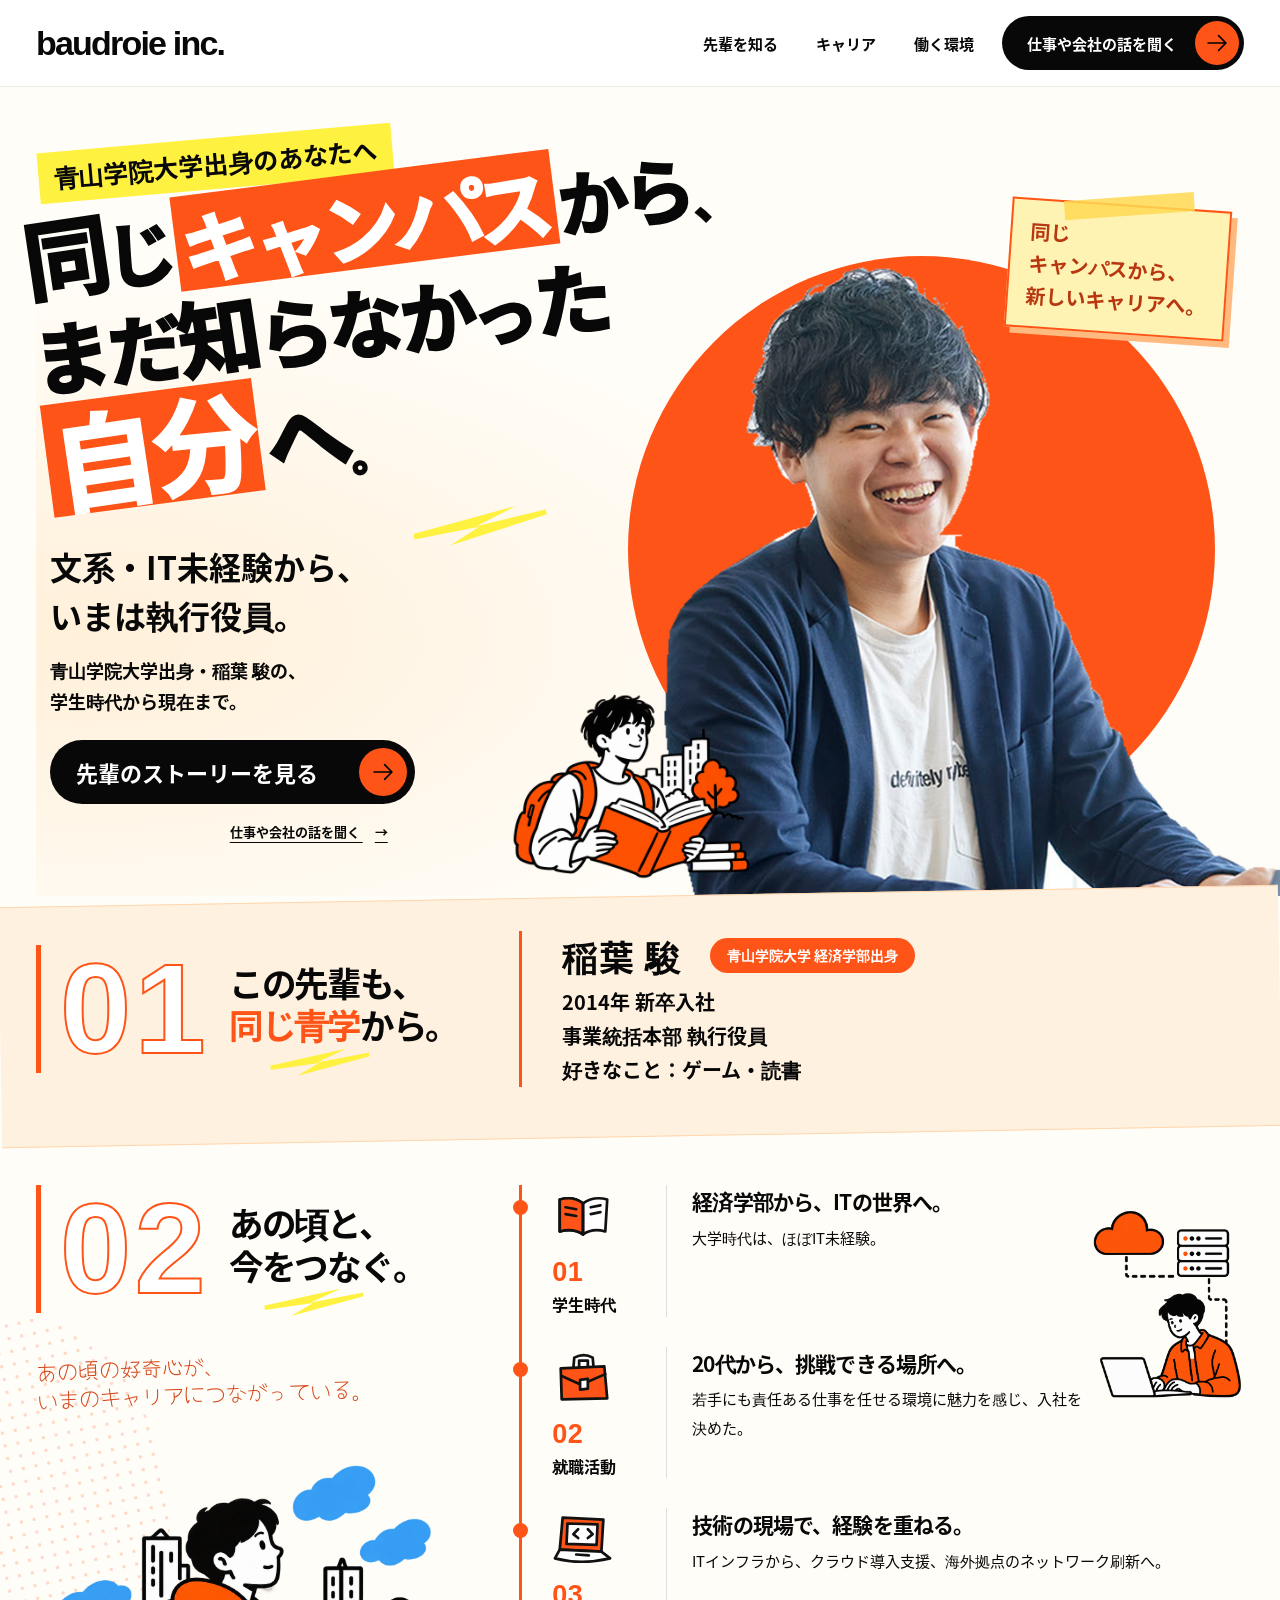
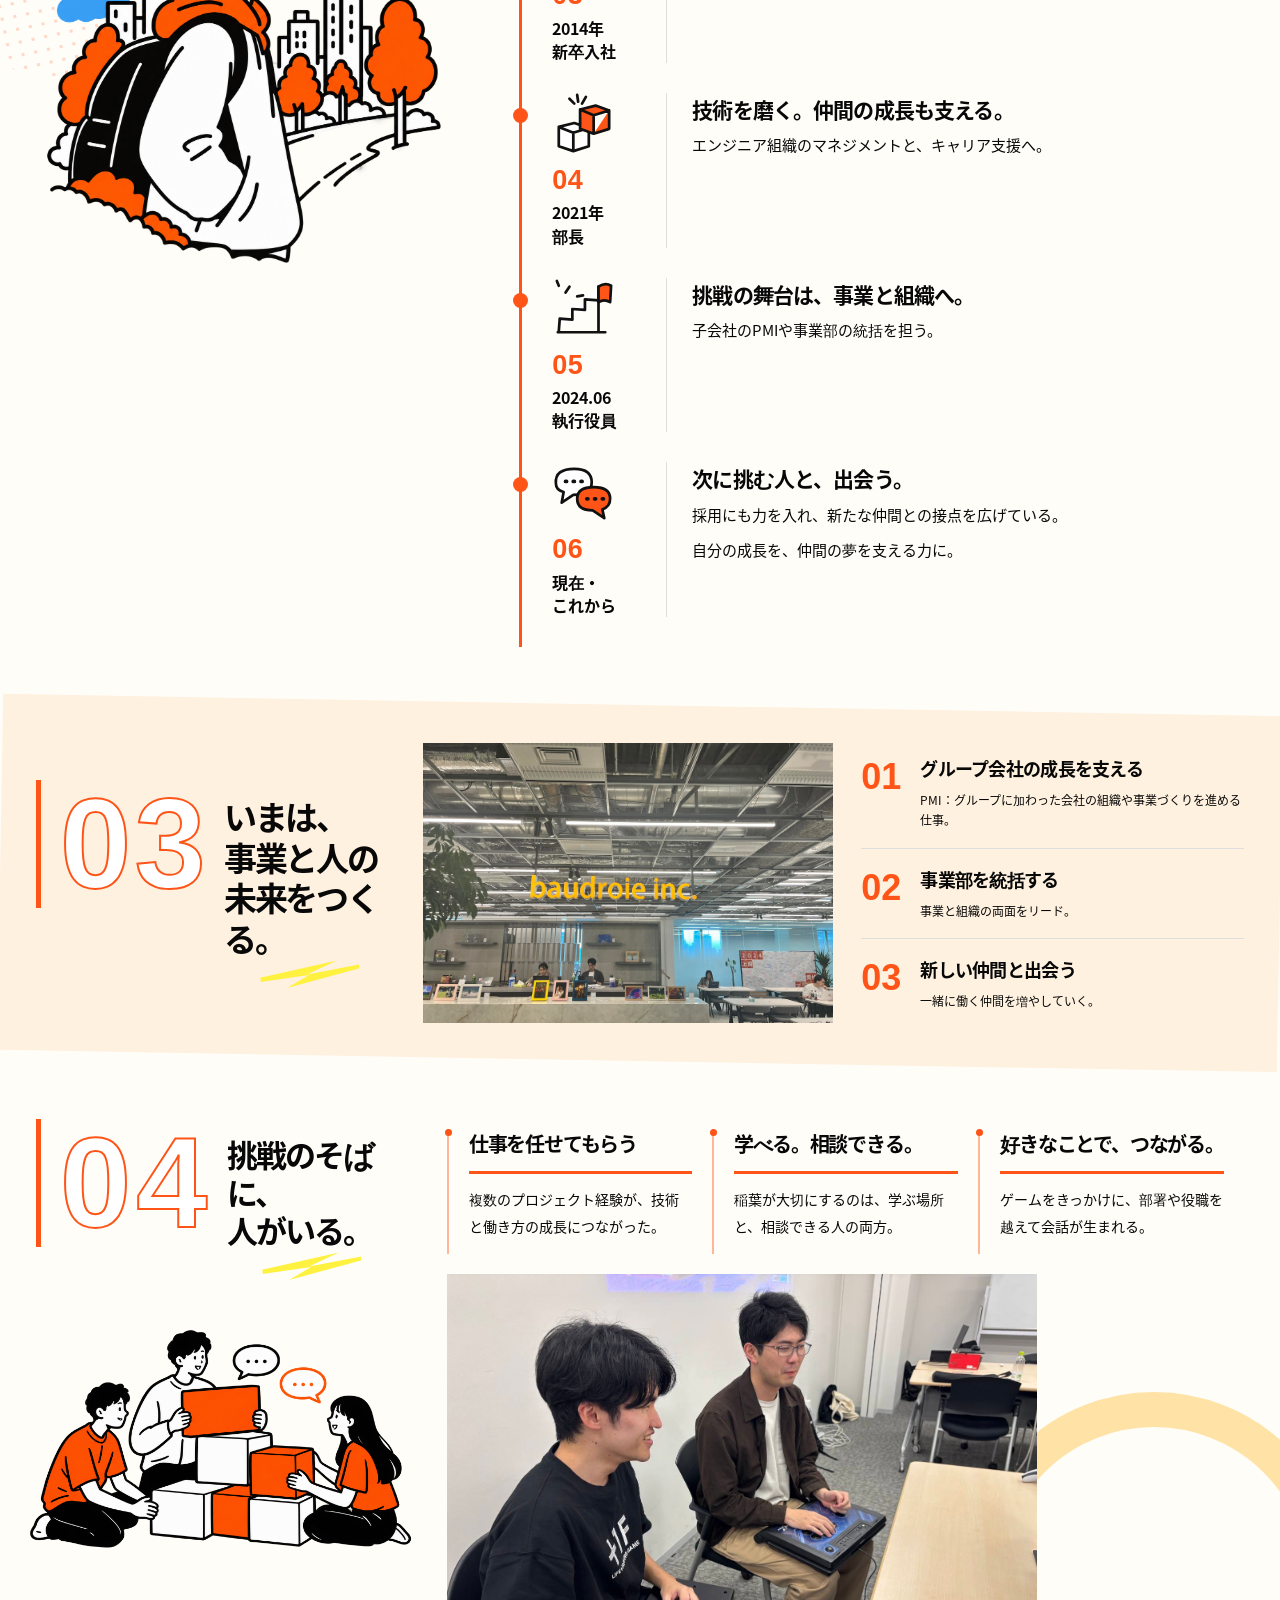
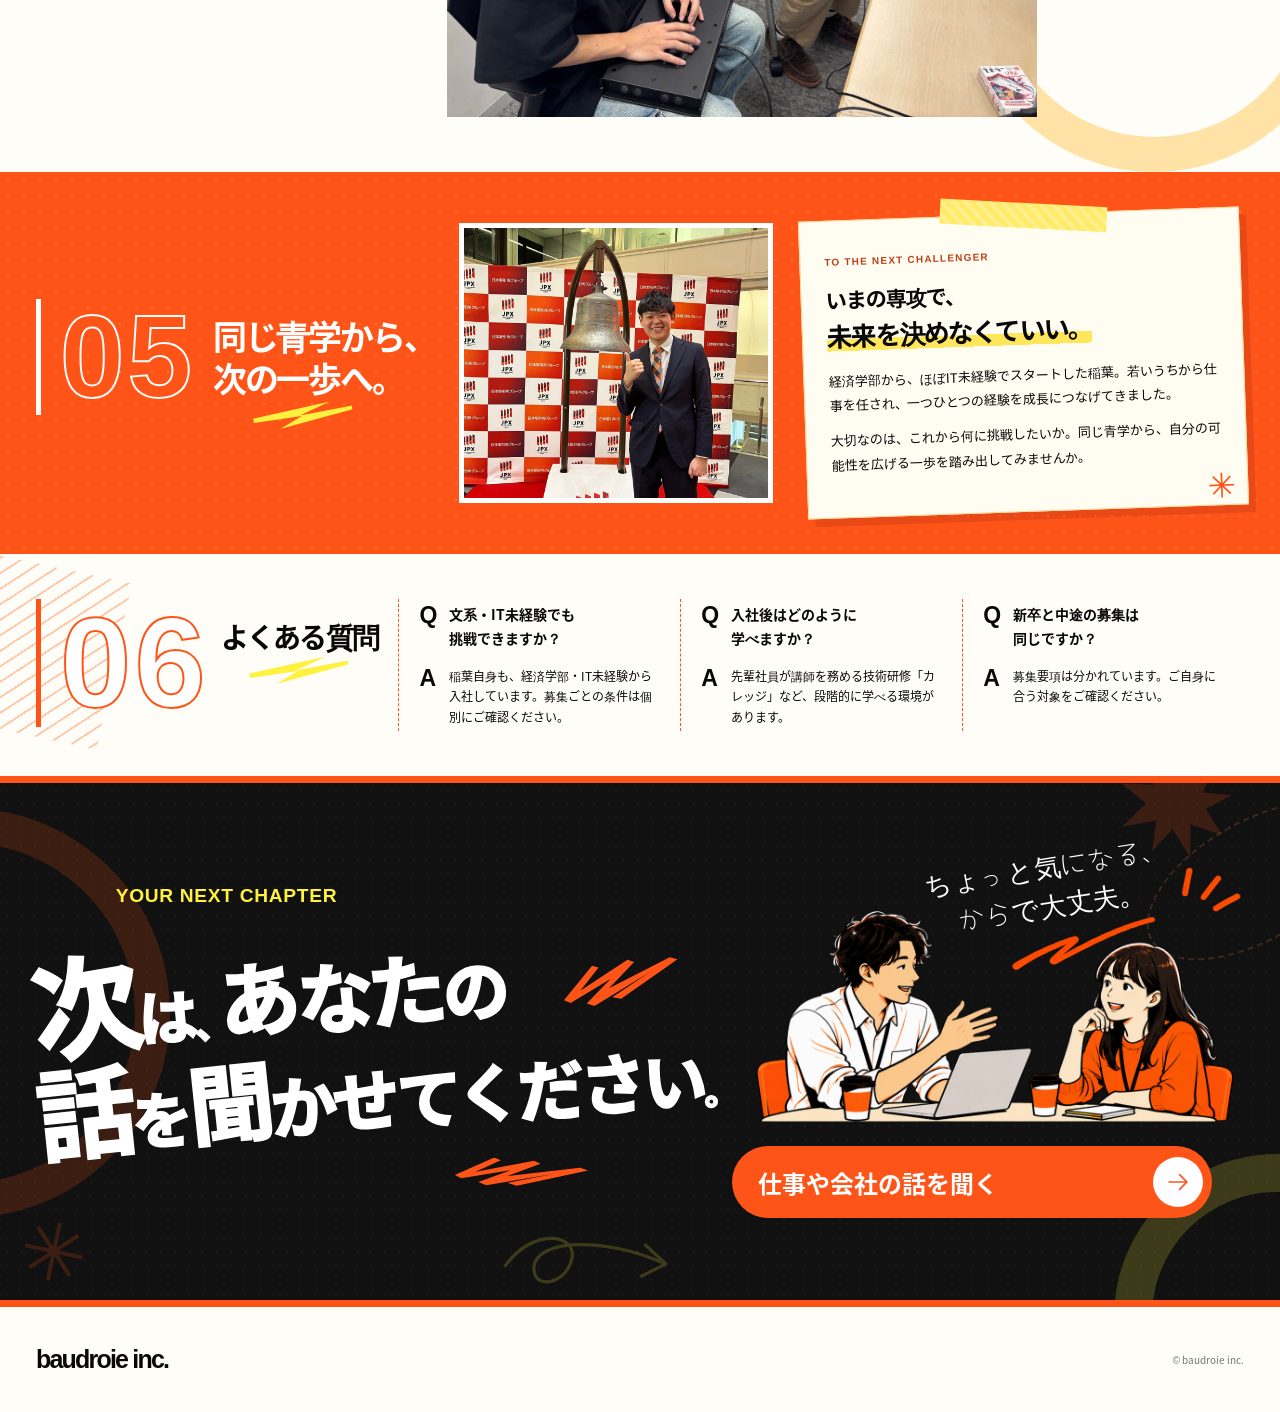
==== commit 138b53c5: "Remove footer notice and refresh cached right-aligned navigation styles" ====
--- a/index.html
+++ b/index.html
@@ -8,7 +8,7 @@
   <meta name="theme-color" content="#ff5417">
   <title>同じキャンパスから、まだ知らなかった自分へ。｜baudroie inc.</title>
   <link rel="preload" href="./noto-sans-bold.woff" as="font" type="font/woff" crossorigin>
-  <link rel="stylesheet" href="./style.css?v=20261022-lmessage">
+  <link rel="stylesheet" href="./style.css?v=79f38e3-nav-right">
   <script src="./main.js?v=20261022-lmessage" defer></script>
 </head>
 <body>
@@ -62,6 +62,6 @@
 
   <section class="next-section" aria-labelledby="next-title"><div class="cta-sun" aria-hidden="true"></div><div class="cta-orbit" aria-hidden="true"></div><svg class="cta-doodle" viewBox="0 0 220 100" fill="none" aria-hidden="true"><path d="M8 58C40 12 96 18 89 50S39 89 43 58s84-36 158-3m-22-22 25 23-30 15" stroke="#fff140" stroke-width="4" stroke-linecap="round" stroke-linejoin="round"/></svg><div class="cta-spark" aria-hidden="true">✳</div><div class="next-inner wrap"><div class="next-heading"><p class="cta-eyebrow">YOUR NEXT CHAPTER</p><h2 id="next-title" class="master-cta-title" aria-label="次は、あなたの話を聞かせてください。"><span class="display-art" aria-hidden="true"><span class="cta-title-line cta-title-line-1"><span class="display-glyph" style="--size:1.46;--rise:0.035em;--tilt:-6deg">次</span><span class="display-glyph" style="--size:0.78;--rise:0.02em;--tilt:1deg">は</span><span class="display-glyph" style="--size:0.48;--rise:0.055em;--tilt:0deg">、</span><span class="display-glyph" style="--size:1.08;--rise:-0.025em;--tilt:-2deg">あ</span><span class="display-glyph" style="--size:1.01;--rise:0.005em;--tilt:1deg">な</span><span class="display-glyph" style="--size:1.04;--rise:-0.02em;--tilt:-2deg">た</span><span class="display-glyph" style="--size:0.88;--rise:-0.015em;--tilt:2deg">の</span></span><span class="cta-title-line cta-title-line-2"><span class="display-glyph" style="--size:1.31;--rise:0.035em;--tilt:-2deg">話</span><span class="display-glyph" style="--size:0.8;--rise:0.025em;--tilt:2deg">を</span><span class="display-glyph" style="--size:1.14;--rise:-0.01em;--tilt:-2deg">聞</span><span class="display-glyph" style="--size:0.88;--rise:0.015em;--tilt:1deg">か</span><span class="display-glyph" style="--size:0.89;--rise:-0.015em;--tilt:-1deg">せ</span><span class="display-glyph" style="--size:0.86;--rise:0.005em;--tilt:2deg">て</span><span class="display-glyph" style="--size:0.83;--rise:-0.02em;--tilt:-2deg">く</span><span class="display-glyph" style="--size:0.88;--rise:0.015em;--tilt:1deg">だ</span><span class="display-glyph" style="--size:0.87;--rise:-0.01em;--tilt:-1deg">さ</span><span class="display-glyph" style="--size:0.85;--rise:0.005em;--tilt:2deg">い</span><span class="display-glyph" style="--size:0.45;--rise:0.045em;--tilt:0deg">。</span></span></span></h2><span class="cta-mark cta-mark-top" aria-hidden="true"></span><span class="cta-mark cta-mark-bottom" aria-hidden="true"></span></div><div class="next-actions"><div class="cta-conversation"><p class="cta-conversation-note">ちょっと気になる、<br>からで大丈夫。</p><img class="cta-conversation-art" src="./cta-conversation.png" alt="" width="1100" height="500" loading="lazy" decoding="async"></div><a class="pill orange-pill" data-consult href="https://s.lmes.jp/landing-qr/1657893371-rRVdmjzQ?uLand=4T64ZA">仕事や会社の話を聞く<span class="arrow" aria-hidden="true"><img src="./arrow-right.svg" alt=""></span></a></div></div></section>
 </main>
-<footer class="site-footer wrap"><a class="brand" href="#top">baudroie inc.</a><p>本ページはボードルアの採用企画です。<br>大学公式の推薦・運営ではありません。</p><small>© baudroie inc.</small></footer>
+<footer class="site-footer wrap"><a class="brand" href="#top">baudroie inc.</a><small>© baudroie inc.</small></footer>
 </body>
 </html>
--- a/style.css
+++ b/style.css
@@ -1,5 +1,5 @@
 @font-face{font-family:Noto;src:url('./noto-sans-bold.woff') format('woff');font-style:normal;font-weight:700 900;font-display:swap}@font-face{font-family:Noto;src:url('./noto-sans-regular.woff') format('woff');font-style:normal;font-weight:400 600;font-display:swap}
-:root{--orange:#ff5417;--ink:#080808;--yellow:#fff140;--muted:#676767;--line:#dedede}*{box-sizing:border-box}html{scroll-behavior:smooth;scroll-padding-top:35px}body{margin:0;color:var(--ink);background:#fff;font-family:Noto,'Hiragino Kaku Gothic ProN',Meiryo,sans-serif;font-size:15px;line-height:1.8;-webkit-font-smoothing:antialiased}button,a{-webkit-tap-highlight-color:transparent}button{font:inherit;cursor:pointer}button,a{touch-action:manipulation}a{color:inherit;text-decoration:none}button{color:inherit}img{display:block;max-width:100%;height:auto}figure,p,h1,h2,h3,blockquote{margin:0}ol{list-style:none;padding:0;margin:0}em{font-style:normal;color:var(--orange)}button{border:0;background:none}a:focus-visible,button:focus-visible{outline:3px solid #157acc;outline-offset:5px}a,button{transition:background-color .2s,color .2s,transform .2s}button:hover,.pill:hover{transform:translateY(-2px)}.wrap{width:min(100% - 72px,1370px);margin-inline:auto}.skip-link{position:fixed;top:10px;left:10px;z-index:100;background:#fff;padding:8px 16px;transform:translateY(-150%)}.skip-link:focus{transform:none}.brand{font-family:Arial,Helvetica,sans-serif;font-weight:900;letter-spacing:-1.8px;font-size:34px;line-height:1;white-space:nowrap}.site-header{max-width:1440px;padding:28px 36px 18px;margin:auto;display:flex;align-items:center;justify-content:space-between;gap:28px;position:relative;z-index:20}.desktop-nav{display:flex;gap:38px;margin-left:auto;margin-right:auto;font-size:15px;font-weight:900}.desktop-nav a:hover{color:var(--orange)}.pill{display:inline-flex;align-items:center;justify-content:space-between;gap:25px;border-radius:80px;background:var(--ink);color:#fff;font-weight:900;line-height:1.4;padding:8px 8px 8px 26px;text-align:left;min-height:60px}.arrow{display:grid;place-items:center;width:48px;height:48px;background:var(--orange);border-radius:50%;flex:none}.arrow img{width:26px;height:26px}.header-cta{font-size:15px;min-height:54px;padding:5px 5px 5px 25px;gap:18px}.header-cta .arrow{width:44px;height:44px}.menu-toggle,.mobile-menu{display:none}.hero{min-height:810px;position:relative;padding-top:52px;isolation:isolate;overflow:visible}.hero-heading{position:relative;z-index:4;width:71%;pointer-events:none}.eyebrow{font-size:25px;line-height:1.4;display:inline-block;background:var(--yellow);font-weight:900;padding:8px 15px;transform:rotate(-5deg);margin:0 0 22px 2px}.hero h1{font-size:clamp(42px,5.6vw,80px);font-weight:900;line-height:1.29;letter-spacing:-.075em;transform:rotate(-5deg);transform-origin:left center}.hero-line{display:block;white-space:nowrap}.hero h1 em{display:inline-block;background:var(--orange);color:#fff;padding:0 .07em .05em;line-height:1.19;margin:0 .04em}.hero h1 .self{font-size:1.13em}.hero-photo{position:absolute;width:54%;right:-3%;bottom:0;height:710px;z-index:1}.hero-disc{position:absolute;width:90%;aspect-ratio:1;background:var(--orange);border-radius:50%;top:70px;left:0;z-index:-1}.portrait{position:absolute;bottom:0;right:0;width:100%;height:auto;max-height:100%;object-fit:contain;object-position:bottom}.hand-note{position:absolute;right:2%;top:15px;color:var(--orange);font-weight:900;line-height:1.6;font-size:21px;transform:rotate(-7deg);background:#fff;padding:8px 14px;z-index:3}.hero-copy{position:relative;z-index:5;width:44%;padding:25px 0 34px 14px}.hero-lead{font-size:32px;font-weight:900;line-height:1.55;margin-bottom:14px}.hero-copy>p:not(.hero-lead){font-size:18px;font-weight:700;line-height:1.75}.story-button{font-size:22px;margin-top:22px;min-width:365px}.text-button{font-size:13px;font-weight:700;display:block;text-decoration:underline;text-underline-offset:5px;margin:16px auto 0;padding:0 15px}.text-button span{margin-left:12px}.hero-illustration{position:absolute;width:28%;bottom:0;left:35%;z-index:6;pointer-events:none}.hero-illustration img{width:100%}.hero-illustration figcaption{text-align:center}figcaption{font-size:10px;font-weight:700;line-height:1.5;color:#555;margin-top:3px}.section{padding-block:48px;scroll-margin-top:20px}.section-heading{display:flex;gap:20px;align-items:flex-start;position:relative}.section-heading h2{font-size:clamp(25px,2.7vw,38px);line-height:1.23;letter-spacing:-.065em;font-weight:900;padding-top:16px}.section-number{font-family:Impact,'Arial Narrow',Arial,sans-serif;font-size:clamp(90px,10vw,140px);line-height:1;letter-spacing:-.06em;color:#fff;-webkit-text-stroke:2px var(--orange);font-weight:900;border-left:5px solid var(--orange);padding-left:19px;flex:none}.profile{display:grid;grid-template-columns:42% 58%;align-items:center;padding-block:35px 50px}.profile-content{border-left:3px solid var(--orange);padding-left:40px;font-weight:700;font-size:20px;line-height:1.7}.profile-name{display:flex;align-items:center;gap:28px;margin-bottom:5px;flex-wrap:wrap}.profile-name h3{font-size:35px;line-height:1.4;letter-spacing:.05em}.badge{background:var(--orange);color:#fff;border-radius:30px;padding:7px 17px;font-size:14px;line-height:1.5}.career{display:grid;grid-template-columns:38% 62%;gap:0}.career-intro{padding-right:45px}.side-note{color:var(--orange);font-size:21px;font-weight:700;transform:rotate(-9deg);margin:45px 0 12px 20px;line-height:1.6}.campus-illustration{width:95%;margin-top:20px}.campus-illustration img{width:100%}.career-body{position:relative}.timeline{border-left:3px solid var(--orange);padding-left:30px;position:relative;z-index:2}.timeline li{display:grid;grid-template-columns:115px 1fr;position:relative;min-height:134px;padding-bottom:30px}.timeline li:before{content:'';position:absolute;left:-39px;top:15px;background:var(--orange);height:15px;width:15px;border-radius:50%}.timeline-date{border-right:1px solid var(--line);padding-right:13px}.timeline-date>span,.work-list>li>span{font-family:Impact,'Arial Narrow',Arial,sans-serif;color:var(--orange);font-weight:900;font-size:36px;line-height:1.2}.timeline-date p{font-size:16px;font-weight:700;line-height:1.45;margin-top:5px}.timeline-copy{padding-left:25px}.timeline-copy h3{font-size:21px;line-height:1.55;font-weight:900;letter-spacing:-.04em}.timeline-copy>p{font-size:15px;line-height:1.9;margin-top:6px;max-width:530px}.timeline li:nth-child(-n+2) .timeline-copy{padding-right:160px}.timeline .editor-note,.editor-note{display:inline-block;background:#f1f1f1;border-radius:3px;color:#6b6b6b;font-size:11px;font-weight:500;padding:5px 10px;line-height:1.6}.cloud-illustration{position:absolute;right:-5px;top:10px;width:165px;z-index:3;pointer-events:none}.cloud-illustration figcaption{text-align:right}.disclaimer{font-size:11px;color:#666;margin:15px 0 0 28px}.work{display:grid;grid-template-columns:32% 34% 34%;align-items:center;gap:0}.work .section-heading{gap:15px}.work .section-heading h2{font-size:33px}.photo-card{position:relative;overflow:hidden}.photo-card img{width:100%;height:100%;object-fit:cover}.photo-card figcaption{position:absolute;bottom:0;right:0;background:#111;color:#fff;padding:5px 12px;font-size:11px;max-width:100%}.office-photo{height:280px}.work-list{padding-left:28px}.work-list li{display:flex;gap:19px;align-items:flex-start;padding:17px 0;border-bottom:1px solid var(--line)}.work-list li:first-child{padding-top:0}.work-list li:last-child{border:0;padding-bottom:0}.work-list h3{font-size:18px;letter-spacing:-.04em;line-height:1.55}.work-list p{font-size:12px;line-height:1.7;margin-top:7px}.environment{display:grid;grid-template-columns:34% 66%;padding-bottom:55px}.environment-intro{padding-right:25px}.environment .section-heading{gap:14px}.environment .section-heading h2{font-size:31px}.team-illustration{margin:30px -5px 0 -25px}.team-illustration figcaption{text-align:right}.environment-cards{display:grid;grid-template-columns:repeat(3,1fr);margin:10px 0 20px}.environment-cards article{border-left:2px solid #ffb69b;padding:0 20px 15px;position:relative}.environment-cards article:before{content:'';width:7px;height:7px;background:var(--orange);border-radius:50%;position:absolute;top:0;left:-4px}.environment-cards h3{font-size:20px;letter-spacing:-.06em;line-height:1.5;padding-bottom:12px;border-bottom:3px solid var(--orange)}.environment-cards p{font-size:14px;margin-top:12px;line-height:1.9}.mobile-break{display:none}.game-photo{width:74%;height:285px;margin-left:0}.game-photo img{object-position:50% 48%}.club-note{font-size:11px;color:#666;text-align:right;margin-top:-25px;padding-bottom:0}.message{background:var(--orange);color:#fff;padding-block:24px}.message-inner{display:grid;grid-template-columns:37% 26% 37%;align-items:center;gap:0}.message .section-heading{gap:18px;padding-right:15px}.message .section-number{-webkit-text-stroke-color:#fff;color:var(--orange);border-left-color:#fff;font-size:116px}.message .section-heading h2{font-size:34px}.message-photo{height:280px;border:5px solid #fff}.message-photo img{object-position:50% 30%}.message-copy{padding-left:30px;text-align:center}.message-copy blockquote{background:#fff;color:#080808;transform:rotate(-3deg);padding:23px 18px 17px}.message-copy blockquote p{font-size:24px;line-height:1.5;font-weight:900;letter-spacing:-.05em}.message-copy cite{display:block;font-size:12px;font-style:normal;font-weight:700;margin-top:10px}.message-copy .editor-note{background:#ffccaf;margin-top:23px;font-size:11px;color:#664736}.faq{display:grid;grid-template-columns:minmax(max-content,30%) minmax(0,1fr);padding-block:45px}.faq .section-heading{gap:12px}.faq .section-heading h2{font-size:28px;padding-top:20px;white-space:nowrap}.faq-list{display:grid;grid-template-columns:repeat(3,1fr)}.faq-list article{padding:4px 20px;border-left:1px dashed var(--orange)}.faq-list h3,.faq-list p{position:relative;padding-left:30px;font-size:14px;line-height:1.7}.faq-list h3{font-weight:900;margin-bottom:15px}.faq-list p{font-size:12px}.qa-label{position:absolute;left:0;top:0;font-family:Impact,Arial,sans-serif;font-weight:900;font-size:23px;line-height:1.1}.next-section{background:#080808;color:#fff;padding-block:48px}.next-inner{display:grid;grid-template-columns:58% 42%;align-items:center}.next-inner h2{font-size:clamp(34px,4.5vw,64px);line-height:1.35;letter-spacing:-.065em;transform:rotate(-4deg);font-weight:900}.next-actions{padding-left:30px;text-align:center}.orange-pill{background:var(--orange);font-size:23px;width:100%;padding:10px 10px 10px 35px;min-height:76px}.orange-pill .arrow{border:1px solid #ffba9e;width:56px;height:56px}.next-actions>p{font-size:11px;color:#bdbdbd;margin-top:12px}.role-links{display:flex;justify-content:space-between;gap:15px;margin-top:30px;font-size:14px;font-weight:700}.role-links a{text-decoration:underline;text-underline-offset:5px}.role-links a:hover{color:#ff956f}.site-footer{display:flex;gap:35px;align-items:center;padding-block:40px}.site-footer .brand{font-size:25px}.site-footer>p{border-left:1px solid #ccc;padding-left:35px;font-size:11px;color:#777}.site-footer small{margin-left:auto;text-align:right;font-size:10px;color:#777}.consult-dialog{border:0;border-radius:18px;padding:44px 36px 34px;width:min(520px,calc(100% - 32px));color:var(--ink);box-shadow:0 20px 80px #0004}.consult-dialog::backdrop{background:#0009}.dialog-close{display:block;margin:-22px -10px 12px auto;font-size:13px;text-decoration:underline}.dialog-label{color:var(--orange);font-size:13px;font-weight:900;letter-spacing:.12em}.consult-dialog h2{font-size:25px;margin:8px 0 20px;line-height:1.5}.consult-dialog>p:not(.dialog-label){font-size:14px;line-height:2}.dialog-done{margin-top:25px;width:100%;font-size:16px}.dialog-done .arrow{width:38px;height:38px}
+:root{--orange:#ff5417;--ink:#080808;--yellow:#fff140;--muted:#676767;--line:#dedede}*{box-sizing:border-box}html{scroll-behavior:smooth;scroll-padding-top:35px}body{margin:0;color:var(--ink);background:#fff;font-family:Noto,'Hiragino Kaku Gothic ProN',Meiryo,sans-serif;font-size:15px;line-height:1.8;-webkit-font-smoothing:antialiased}button,a{-webkit-tap-highlight-color:transparent}button{font:inherit;cursor:pointer}button,a{touch-action:manipulation}a{color:inherit;text-decoration:none}button{color:inherit}img{display:block;max-width:100%;height:auto}figure,p,h1,h2,h3,blockquote{margin:0}ol{list-style:none;padding:0;margin:0}em{font-style:normal;color:var(--orange)}button{border:0;background:none}a:focus-visible,button:focus-visible{outline:3px solid #157acc;outline-offset:5px}a,button{transition:background-color .2s,color .2s,transform .2s}button:hover,.pill:hover{transform:translateY(-2px)}.wrap{width:min(100% - 72px,1370px);margin-inline:auto}.skip-link{position:fixed;top:10px;left:10px;z-index:100;background:#fff;padding:8px 16px;transform:translateY(-150%)}.skip-link:focus{transform:none}.brand{font-family:Arial,Helvetica,sans-serif;font-weight:900;letter-spacing:-1.8px;font-size:34px;line-height:1;white-space:nowrap}.site-header{max-width:1440px;padding:28px 36px 18px;margin:auto;display:flex;align-items:center;justify-content:space-between;gap:28px;position:relative;z-index:20}.desktop-nav{display:flex;gap:38px;margin-left:auto;margin-right:0;font-size:15px;font-weight:900}.desktop-nav a:hover{color:var(--orange)}.pill{display:inline-flex;align-items:center;justify-content:space-between;gap:25px;border-radius:80px;background:var(--ink);color:#fff;font-weight:900;line-height:1.4;padding:8px 8px 8px 26px;text-align:left;min-height:60px}.arrow{display:grid;place-items:center;width:48px;height:48px;background:var(--orange);border-radius:50%;flex:none}.arrow img{width:26px;height:26px}.header-cta{font-size:15px;min-height:54px;padding:5px 5px 5px 25px;gap:18px}.header-cta .arrow{width:44px;height:44px}.menu-toggle,.mobile-menu{display:none}.hero{min-height:810px;position:relative;padding-top:52px;isolation:isolate;overflow:visible}.hero-heading{position:relative;z-index:4;width:71%;pointer-events:none}.eyebrow{font-size:25px;line-height:1.4;display:inline-block;background:var(--yellow);font-weight:900;padding:8px 15px;transform:rotate(-5deg);margin:0 0 22px 2px}.hero h1{font-size:clamp(42px,5.6vw,80px);font-weight:900;line-height:1.29;letter-spacing:-.075em;transform:rotate(-5deg);transform-origin:left center}.hero-line{display:block;white-space:nowrap}.hero h1 em{display:inline-block;background:var(--orange);color:#fff;padding:0 .07em .05em;line-height:1.19;margin:0 .04em}.hero h1 .self{font-size:1.13em}.hero-photo{position:absolute;width:54%;right:-3%;bottom:0;height:710px;z-index:1}.hero-disc{position:absolute;width:90%;aspect-ratio:1;background:var(--orange);border-radius:50%;top:70px;left:0;z-index:-1}.portrait{position:absolute;bottom:0;right:0;width:100%;height:auto;max-height:100%;object-fit:contain;object-position:bottom}.hand-note{position:absolute;right:2%;top:15px;color:var(--orange);font-weight:900;line-height:1.6;font-size:21px;transform:rotate(-7deg);background:#fff;padding:8px 14px;z-index:3}.hero-copy{position:relative;z-index:5;width:44%;padding:25px 0 34px 14px}.hero-lead{font-size:32px;font-weight:900;line-height:1.55;margin-bottom:14px}.hero-copy>p:not(.hero-lead){font-size:18px;font-weight:700;line-height:1.75}.story-button{font-size:22px;margin-top:22px;min-width:365px}.text-button{font-size:13px;font-weight:700;display:block;text-decoration:underline;text-underline-offset:5px;margin:16px auto 0;padding:0 15px}.text-button span{margin-left:12px}.hero-illustration{position:absolute;width:28%;bottom:0;left:35%;z-index:6;pointer-events:none}.hero-illustration img{width:100%}.hero-illustration figcaption{text-align:center}figcaption{font-size:10px;font-weight:700;line-height:1.5;color:#555;margin-top:3px}.section{padding-block:48px;scroll-margin-top:20px}.section-heading{display:flex;gap:20px;align-items:flex-start;position:relative}.section-heading h2{font-size:clamp(25px,2.7vw,38px);line-height:1.23;letter-spacing:-.065em;font-weight:900;padding-top:16px}.section-number{font-family:Impact,'Arial Narrow',Arial,sans-serif;font-size:clamp(90px,10vw,140px);line-height:1;letter-spacing:-.06em;color:#fff;-webkit-text-stroke:2px var(--orange);font-weight:900;border-left:5px solid var(--orange);padding-left:19px;flex:none}.profile{display:grid;grid-template-columns:42% 58%;align-items:center;padding-block:35px 50px}.profile-content{border-left:3px solid var(--orange);padding-left:40px;font-weight:700;font-size:20px;line-height:1.7}.profile-name{display:flex;align-items:center;gap:28px;margin-bottom:5px;flex-wrap:wrap}.profile-name h3{font-size:35px;line-height:1.4;letter-spacing:.05em}.badge{background:var(--orange);color:#fff;border-radius:30px;padding:7px 17px;font-size:14px;line-height:1.5}.career{display:grid;grid-template-columns:38% 62%;gap:0}.career-intro{padding-right:45px}.side-note{color:var(--orange);font-size:21px;font-weight:700;transform:rotate(-9deg);margin:45px 0 12px 20px;line-height:1.6}.campus-illustration{width:95%;margin-top:20px}.campus-illustration img{width:100%}.career-body{position:relative}.timeline{border-left:3px solid var(--orange);padding-left:30px;position:relative;z-index:2}.timeline li{display:grid;grid-template-columns:115px 1fr;position:relative;min-height:134px;padding-bottom:30px}.timeline li:before{content:'';position:absolute;left:-39px;top:15px;background:var(--orange);height:15px;width:15px;border-radius:50%}.timeline-date{border-right:1px solid var(--line);padding-right:13px}.timeline-date>span,.work-list>li>span{font-family:Impact,'Arial Narrow',Arial,sans-serif;color:var(--orange);font-weight:900;font-size:36px;line-height:1.2}.timeline-date p{font-size:16px;font-weight:700;line-height:1.45;margin-top:5px}.timeline-copy{padding-left:25px}.timeline-copy h3{font-size:21px;line-height:1.55;font-weight:900;letter-spacing:-.04em}.timeline-copy>p{font-size:15px;line-height:1.9;margin-top:6px;max-width:530px}.timeline li:nth-child(-n+2) .timeline-copy{padding-right:160px}.timeline .editor-note,.editor-note{display:inline-block;background:#f1f1f1;border-radius:3px;color:#6b6b6b;font-size:11px;font-weight:500;padding:5px 10px;line-height:1.6}.cloud-illustration{position:absolute;right:-5px;top:10px;width:165px;z-index:3;pointer-events:none}.cloud-illustration figcaption{text-align:right}.disclaimer{font-size:11px;color:#666;margin:15px 0 0 28px}.work{display:grid;grid-template-columns:32% 34% 34%;align-items:center;gap:0}.work .section-heading{gap:15px}.work .section-heading h2{font-size:33px}.photo-card{position:relative;overflow:hidden}.photo-card img{width:100%;height:100%;object-fit:cover}.photo-card figcaption{position:absolute;bottom:0;right:0;background:#111;color:#fff;padding:5px 12px;font-size:11px;max-width:100%}.office-photo{height:280px}.work-list{padding-left:28px}.work-list li{display:flex;gap:19px;align-items:flex-start;padding:17px 0;border-bottom:1px solid var(--line)}.work-list li:first-child{padding-top:0}.work-list li:last-child{border:0;padding-bottom:0}.work-list h3{font-size:18px;letter-spacing:-.04em;line-height:1.55}.work-list p{font-size:12px;line-height:1.7;margin-top:7px}.environment{display:grid;grid-template-columns:34% 66%;padding-bottom:55px}.environment-intro{padding-right:25px}.environment .section-heading{gap:14px}.environment .section-heading h2{font-size:31px}.team-illustration{margin:30px -5px 0 -25px}.team-illustration figcaption{text-align:right}.environment-cards{display:grid;grid-template-columns:repeat(3,1fr);margin:10px 0 20px}.environment-cards article{border-left:2px solid #ffb69b;padding:0 20px 15px;position:relative}.environment-cards article:before{content:'';width:7px;height:7px;background:var(--orange);border-radius:50%;position:absolute;top:0;left:-4px}.environment-cards h3{font-size:20px;letter-spacing:-.06em;line-height:1.5;padding-bottom:12px;border-bottom:3px solid var(--orange)}.environment-cards p{font-size:14px;margin-top:12px;line-height:1.9}.mobile-break{display:none}.game-photo{width:74%;height:285px;margin-left:0}.game-photo img{object-position:50% 48%}.club-note{font-size:11px;color:#666;text-align:right;margin-top:-25px;padding-bottom:0}.message{background:var(--orange);color:#fff;padding-block:24px}.message-inner{display:grid;grid-template-columns:37% 26% 37%;align-items:center;gap:0}.message .section-heading{gap:18px;padding-right:15px}.message .section-number{-webkit-text-stroke-color:#fff;color:var(--orange);border-left-color:#fff;font-size:116px}.message .section-heading h2{font-size:34px}.message-photo{height:280px;border:5px solid #fff}.message-photo img{object-position:50% 30%}.message-copy{padding-left:30px;text-align:center}.message-copy blockquote{background:#fff;color:#080808;transform:rotate(-3deg);padding:23px 18px 17px}.message-copy blockquote p{font-size:24px;line-height:1.5;font-weight:900;letter-spacing:-.05em}.message-copy cite{display:block;font-size:12px;font-style:normal;font-weight:700;margin-top:10px}.message-copy .editor-note{background:#ffccaf;margin-top:23px;font-size:11px;color:#664736}.faq{display:grid;grid-template-columns:minmax(max-content,30%) minmax(0,1fr);padding-block:45px}.faq .section-heading{gap:12px}.faq .section-heading h2{font-size:28px;padding-top:20px;white-space:nowrap}.faq-list{display:grid;grid-template-columns:repeat(3,1fr)}.faq-list article{padding:4px 20px;border-left:1px dashed var(--orange)}.faq-list h3,.faq-list p{position:relative;padding-left:30px;font-size:14px;line-height:1.7}.faq-list h3{font-weight:900;margin-bottom:15px}.faq-list p{font-size:12px}.qa-label{position:absolute;left:0;top:0;font-family:Impact,Arial,sans-serif;font-weight:900;font-size:23px;line-height:1.1}.next-section{background:#080808;color:#fff;padding-block:48px}.next-inner{display:grid;grid-template-columns:58% 42%;align-items:center}.next-inner h2{font-size:clamp(34px,4.5vw,64px);line-height:1.35;letter-spacing:-.065em;transform:rotate(-4deg);font-weight:900}.next-actions{padding-left:30px;text-align:center}.orange-pill{background:var(--orange);font-size:23px;width:100%;padding:10px 10px 10px 35px;min-height:76px}.orange-pill .arrow{border:1px solid #ffba9e;width:56px;height:56px}.next-actions>p{font-size:11px;color:#bdbdbd;margin-top:12px}.role-links{display:flex;justify-content:space-between;gap:15px;margin-top:30px;font-size:14px;font-weight:700}.role-links a{text-decoration:underline;text-underline-offset:5px}.role-links a:hover{color:#ff956f}.site-footer{display:flex;gap:35px;align-items:center;padding-block:40px}.site-footer .brand{font-size:25px}.site-footer>p{border-left:1px solid #ccc;padding-left:35px;font-size:11px;color:#777}.site-footer small{margin-left:auto;text-align:right;font-size:10px;color:#777}.consult-dialog{border:0;border-radius:18px;padding:44px 36px 34px;width:min(520px,calc(100% - 32px));color:var(--ink);box-shadow:0 20px 80px #0004}.consult-dialog::backdrop{background:#0009}.dialog-close{display:block;margin:-22px -10px 12px auto;font-size:13px;text-decoration:underline}.dialog-label{color:var(--orange);font-size:13px;font-weight:900;letter-spacing:.12em}.consult-dialog h2{font-size:25px;margin:8px 0 20px;line-height:1.5}.consult-dialog>p:not(.dialog-label){font-size:14px;line-height:2}.dialog-done{margin-top:25px;width:100%;font-size:16px}.dialog-done .arrow{width:38px;height:38px}
 @media(min-width:1440px){.hero{min-height:850px}.hero-copy{padding-top:38px}.hero-photo{height:750px}}
 @media(max-width:1100px) and (min-width:701px){.wrap{width:calc(100% - 48px)}.site-header{padding-inline:24px;gap:20px}.brand{font-size:28px}.desktop-nav{gap:22px;font-size:13px}.header-cta{font-size:12px;padding-left:18px}.hero{min-height:690px}.hero-photo{height:590px}.eyebrow{font-size:20px}.hero-lead{font-size:25px}.hero-copy>p:not(.hero-lead){font-size:15px}.story-button{font-size:18px;min-width:300px}.hand-note{font-size:16px}.section-number{font-size:100px;padding-left:12px}.section-heading{gap:12px}.section-heading h2{font-size:29px}.profile-content{padding-left:25px;font-size:17px}.profile-name{gap:12px}.profile-name h3{font-size:29px}.badge{font-size:11px}.career-intro{padding-right:20px}.timeline{padding-left:22px}.timeline li{grid-template-columns:89px 1fr;min-height:145px}.timeline li:before{left:-30px;width:13px;height:13px}.timeline-copy{padding-left:18px}.timeline-copy h3{font-size:18px}.timeline-copy>p{font-size:13px}.timeline-date p{font-size:14px}.timeline li:nth-child(-n+2) .timeline-copy{padding-right:100px}.cloud-illustration{width:110px}.side-note{font-size:18px;margin-left:10px}.work .section-heading h2,.environment .section-heading h2{font-size:25px}.work-list{padding-left:18px}.work-list li{gap:12px}.work-list h3{font-size:15px}.office-photo{height:250px}.environment-cards article{padding-inline:12px}.environment-cards h3{font-size:17px}.environment-cards p{font-size:12px}.game-photo{height:245px;width:78%}.message .section-number{font-size:92px}.message .section-heading h2{font-size:25px}.message-copy{padding-left:20px}.message-copy blockquote p{font-size:19px}.message-photo{height:240px}.faq{grid-template-columns:minmax(max-content,29%) minmax(0,1fr)}.faq .section-heading h2{font-size:20px;padding-top:16px}.faq-list article{padding-inline:12px}.faq-list h3{font-size:12px}.faq-list p{font-size:11px}.orange-pill{font-size:18px;padding-left:25px}.role-links{font-size:11px}.site-footer{gap:20px}.site-footer>p{padding-left:20px}}
 @media(max-width:700px){body{font-size:14px}.wrap{width:calc(100% - 36px)}.site-header{padding:24px 18px 15px;gap:10px}.brand{font-size:25px;letter-spacing:-1.2px}.desktop-nav,.header-cta{display:none}.menu-toggle{display:grid;place-items:center;width:42px;height:42px;border-radius:50%;background:var(--orange);padding:9px}.menu-toggle img{width:24px;height:24px;filter:brightness(0) invert(1)}.mobile-menu:not([hidden]){display:flex;position:absolute;top:82px;left:18px;right:18px;padding:18px 23px;background:#fff;border:1px solid var(--line);box-shadow:0 12px 28px #0002;flex-direction:column;border-radius:12px}.mobile-menu a,.mobile-menu button{padding:13px 0;text-align:left;font-weight:700;border-bottom:1px solid #eee}.mobile-menu button{border:0;color:var(--orange)}.hero{padding-top:30px;display:flex;flex-direction:column;min-height:0;overflow:visible}.hero-heading{width:100%;z-index:4}.eyebrow{font-size:clamp(15px,4.4vw,21px);padding:5px 9px;margin:0 0 17px 3px}.hero h1{font-size:clamp(31px,9.6vw,62px);line-height:1.27;letter-spacing:-.082em;transform:rotate(-5deg)}.hero-photo{position:relative;width:calc(100% + 18px);height:auto;aspect-ratio:1.07;margin:6px -9px 0;right:auto;bottom:auto;order:2}.hero-disc{width:85%;left:1%;top:12%;}.portrait{width:100%;max-height:110%;right:0;bottom:0}.hand-note{font-size:clamp(12px,3.5vw,20px);right:0;top:0;padding:4px 6px;line-height:1.5}.hero-copy{width:100%;padding:14px 2px 20px;order:3}.hero-lead{font-size:clamp(23px,6.4vw,32px);line-height:1.45;margin-bottom:13px;letter-spacing:-.04em}.hero-copy>p:not(.hero-lead){font-size:16px;line-height:1.7}.story-button{width:100%;min-width:0;font-size:clamp(17px,4.9vw,24px);margin-top:19px;padding:6px 6px 6px 20px;gap:10px;min-height:62px}.story-button .arrow{height:49px;width:49px}.text-button{font-size:12px;margin-top:15px}.hero-illustration{display:none}.section{padding-block:35px}.section-heading{gap:16px;align-items:center}.section-number{font-size:clamp(85px,24vw,130px);line-height:1;padding-left:0;border-left:0;-webkit-text-stroke-width:1.6px;letter-spacing:-.075em}.section-heading h2{font-size:clamp(26px,7.3vw,37px);line-height:1.25;padding-top:0;letter-spacing:-.065em}.profile{display:flex;flex-direction:column;align-items:stretch;padding-top:20px;padding-bottom:30px;gap:30px}.profile-content{order:-1;border:0;padding:0 8px;font-size:16px;line-height:1.8}.profile-name{gap:13px;flex-wrap:wrap;margin-bottom:6px}.profile-name h3{font-size:29px}.badge{font-size:11px;padding:6px 12px;letter-spacing:-.04em}.profile .section-heading{padding-top:12px}.career{display:block;padding-top:0}.career-intro{padding:0;display:flex;flex-direction:column}.career-intro .section-heading{order:2;margin:20px 0 32px}.side-note{display:none}.campus-illustration{order:1;width:82%;max-width:340px;margin:0 auto 10px}.campus-illustration img{max-height:270px;object-fit:contain}.campus-illustration figcaption{text-align:right}.timeline{padding-left:18px;margin-left:5px;border-width:2px}.timeline li{grid-template-columns:75px 1fr;min-height:0;padding-bottom:34px}.timeline li:before{left:-25px;top:10px;width:12px;height:12px}.timeline-date{padding-right:9px}.timeline-date>span{font-size:30px}.timeline-date p{font-size:13px;line-height:1.45}.timeline-copy{padding-left:15px}.timeline-copy h3{font-size:19px;line-height:1.55;letter-spacing:-.05em}.timeline-copy>p{font-size:13px;line-height:1.85;margin-top:8px}.timeline li:nth-child(-n+2) .timeline-copy{padding-right:0}.timeline .editor-note{font-size:10px;padding:6px 8px;line-height:1.5}.timeline li:last-child{padding-bottom:5px}.cloud-illustration{position:relative;top:auto;right:auto;width:55%;max-width:230px;margin:24px auto 0}.cloud-illustration img{max-height:300px;object-fit:contain}.cloud-illustration figcaption{text-align:right}.disclaimer{font-size:10px;margin:24px 0 0;line-height:1.8}.work{display:flex;flex-direction:column;align-items:stretch;border-top:1px solid var(--orange);gap:28px;padding-top:28px}.work .section-heading{gap:16px}.work .section-heading h2{font-size:28px}.work .section-number{font-size:100px;align-self:flex-start}.office-photo{height:auto;aspect-ratio:1.45}.photo-card figcaption{font-size:9px;padding:4px 7px}.work-list{padding:0 4px}.work-list li{gap:22px;padding:17px 0}.work-list>li>span{font-size:37px}.work-list h3{font-size:17px;line-height:1.5}.work-list p{font-size:12px;margin-top:6px}.environment{display:block;padding-top:28px;padding-bottom:32px}.environment-intro{padding:0}.environment .section-heading{gap:16px}.environment .section-heading h2{font-size:29px}.team-illustration{margin:22px auto 28px;width:100%;max-width:500px}.team-illustration figcaption{font-size:9px}.environment-cards{margin:15px 0 22px;gap:0}.environment-cards article{padding:0 10px 4px;border-left-width:1px}.environment-cards article:first-child{padding-left:8px}.environment-cards article:last-child{padding-right:0}.environment-cards h3{font-size:clamp(13px,3.7vw,19px);line-height:1.45;padding-bottom:0;border:0;letter-spacing:-.06em}.environment-cards p{font-size:11px;line-height:1.8;margin-top:12px;letter-spacing:-.02em}.mobile-break{display:block}.game-photo{width:100%;height:auto;aspect-ratio:1.65}.club-note{font-size:10px;margin:7px 0 0;text-align:right}.message{padding-block:24px}.message-inner{display:flex;flex-direction:column;gap:22px}.message .section-heading{width:100%;padding:0;gap:15px}.message .section-number{font-size:100px;border:0;-webkit-text-stroke-width:1.5px}.message .section-heading h2{font-size:30px}.message-photo{width:100%;height:auto;aspect-ratio:1.45;border:3px solid #fff}.message-photo img{object-position:50% 32%}.message-copy{padding:0;width:100%}.message-copy blockquote{padding:23px 12px 18px;transform:rotate(-2deg)}.message-copy blockquote p{font-size:22px;line-height:1.5;letter-spacing:-.06em}.message-copy cite{font-size:11px}.message-copy .editor-note{margin-top:20px;font-size:10px;padding:6px 10px}.faq{display:block;padding-block:32px}.faq .section-heading{gap:15px;margin-bottom:27px}.faq .section-heading h2{font-size:30px;padding:0}.faq-list{display:block}.faq-list article{border:0;border-bottom:1px solid var(--line);padding:18px 0}.faq-list article:first-child{padding-top:0}.faq-list article:last-child{padding-bottom:0;border:0}.faq-list h3,.faq-list p{padding-left:39px}.faq-list h3{font-size:15px;line-height:1.6;margin-bottom:12px}.faq-list h3 br{display:none}.faq-list p{font-size:12px;line-height:1.8}.qa-label{display:grid;place-items:center;width:27px;height:27px;border-radius:50%;background:#080808;color:#fff;font-size:18px;top:0}.qa-label.answer{background:var(--orange)}.next-section{padding-block:30px}.next-inner{display:block}.next-inner h2{font-size:clamp(29px,8.5vw,52px);line-height:1.3;letter-spacing:-.07em;transform:rotate(-4deg);margin:0 0 27px}.next-actions{padding:0}.orange-pill{font-size:18px;min-height:60px;padding:6px 6px 6px 24px;gap:15px}.orange-pill .arrow{width:46px;height:46px}.next-actions>p{font-size:10px;margin-top:10px}.role-links{margin-top:25px;font-size:11px;gap:10px;justify-content:center}.site-footer{display:flex;flex-wrap:wrap;gap:20px;padding-block:25px}.site-footer .brand{font-size:23px}.site-footer>p{border:0;padding:0;font-size:10px;line-height:1.8}.site-footer small{flex-basis:100%;font-size:9px;line-height:1.8;text-align:left;margin:0}.consult-dialog{padding:38px 23px 25px}.consult-dialog h2{font-size:22px}.consult-dialog>p:not(.dialog-label){font-size:13px}}
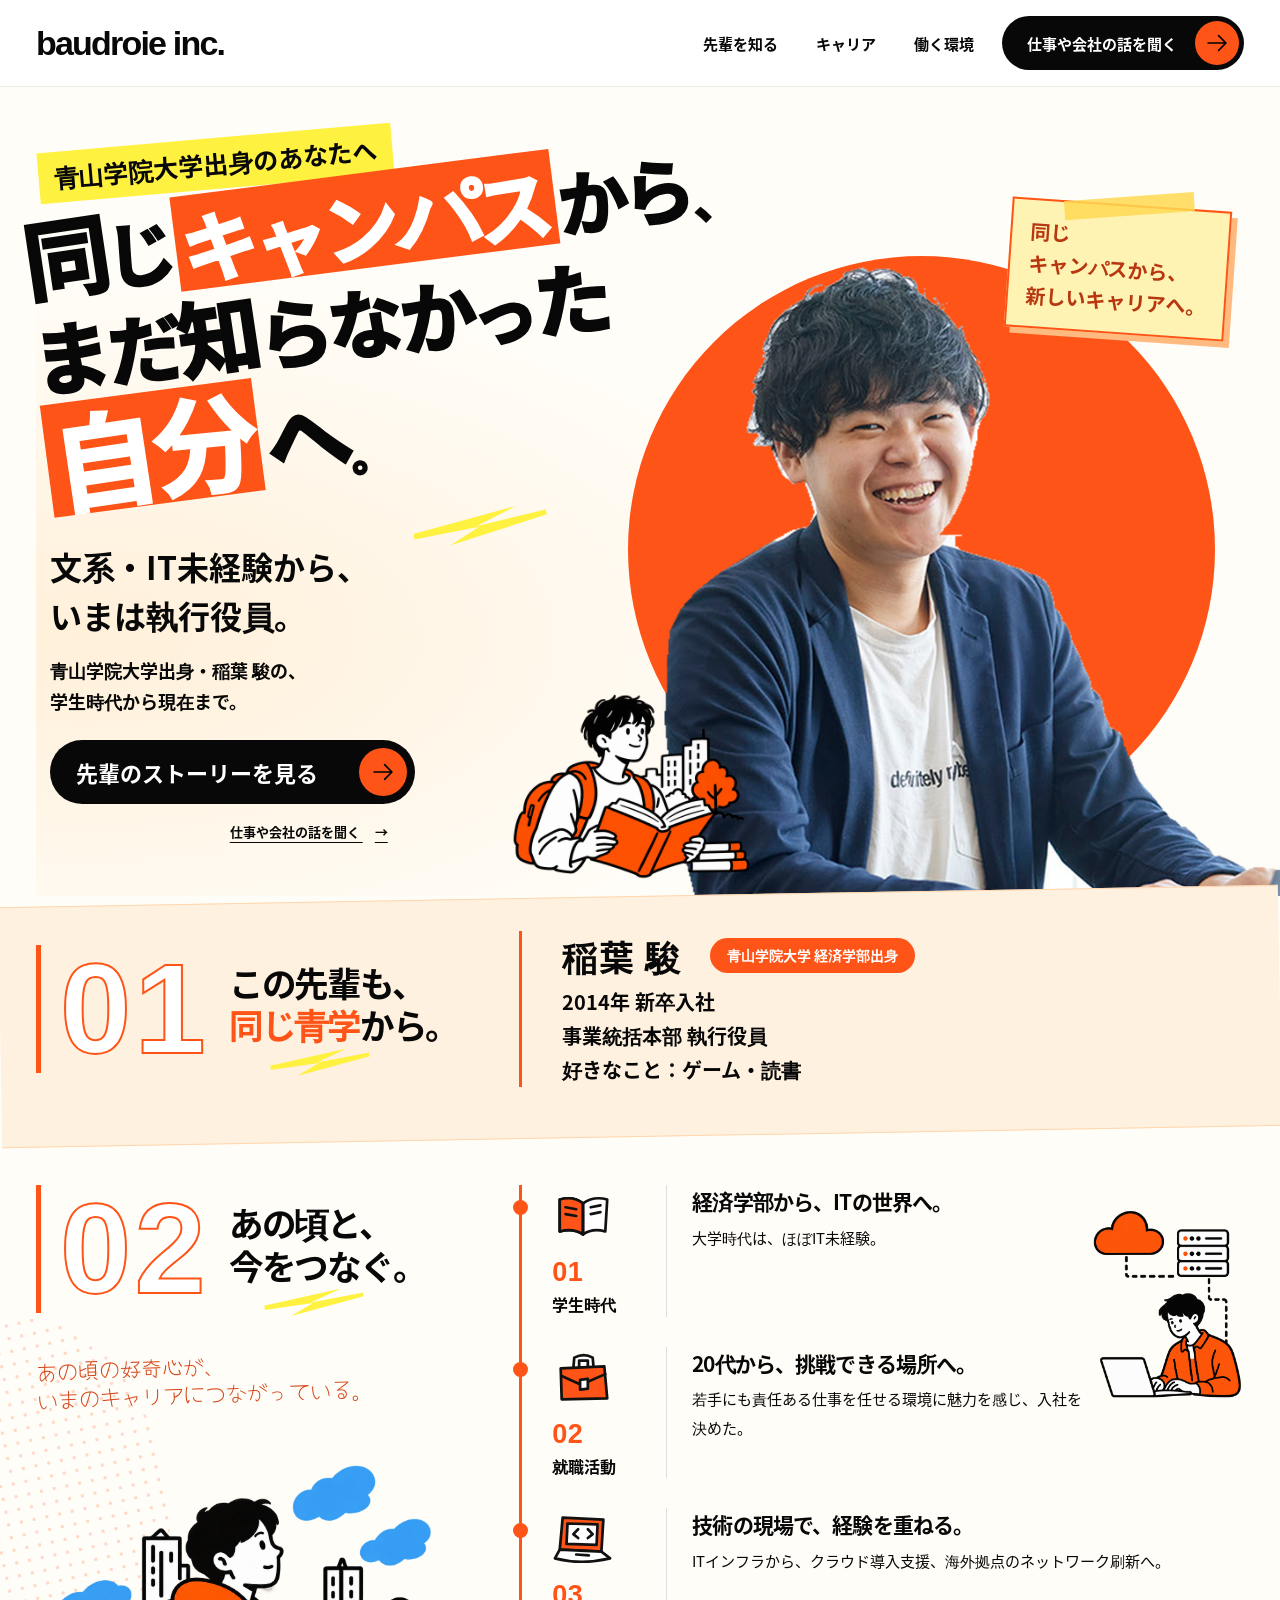
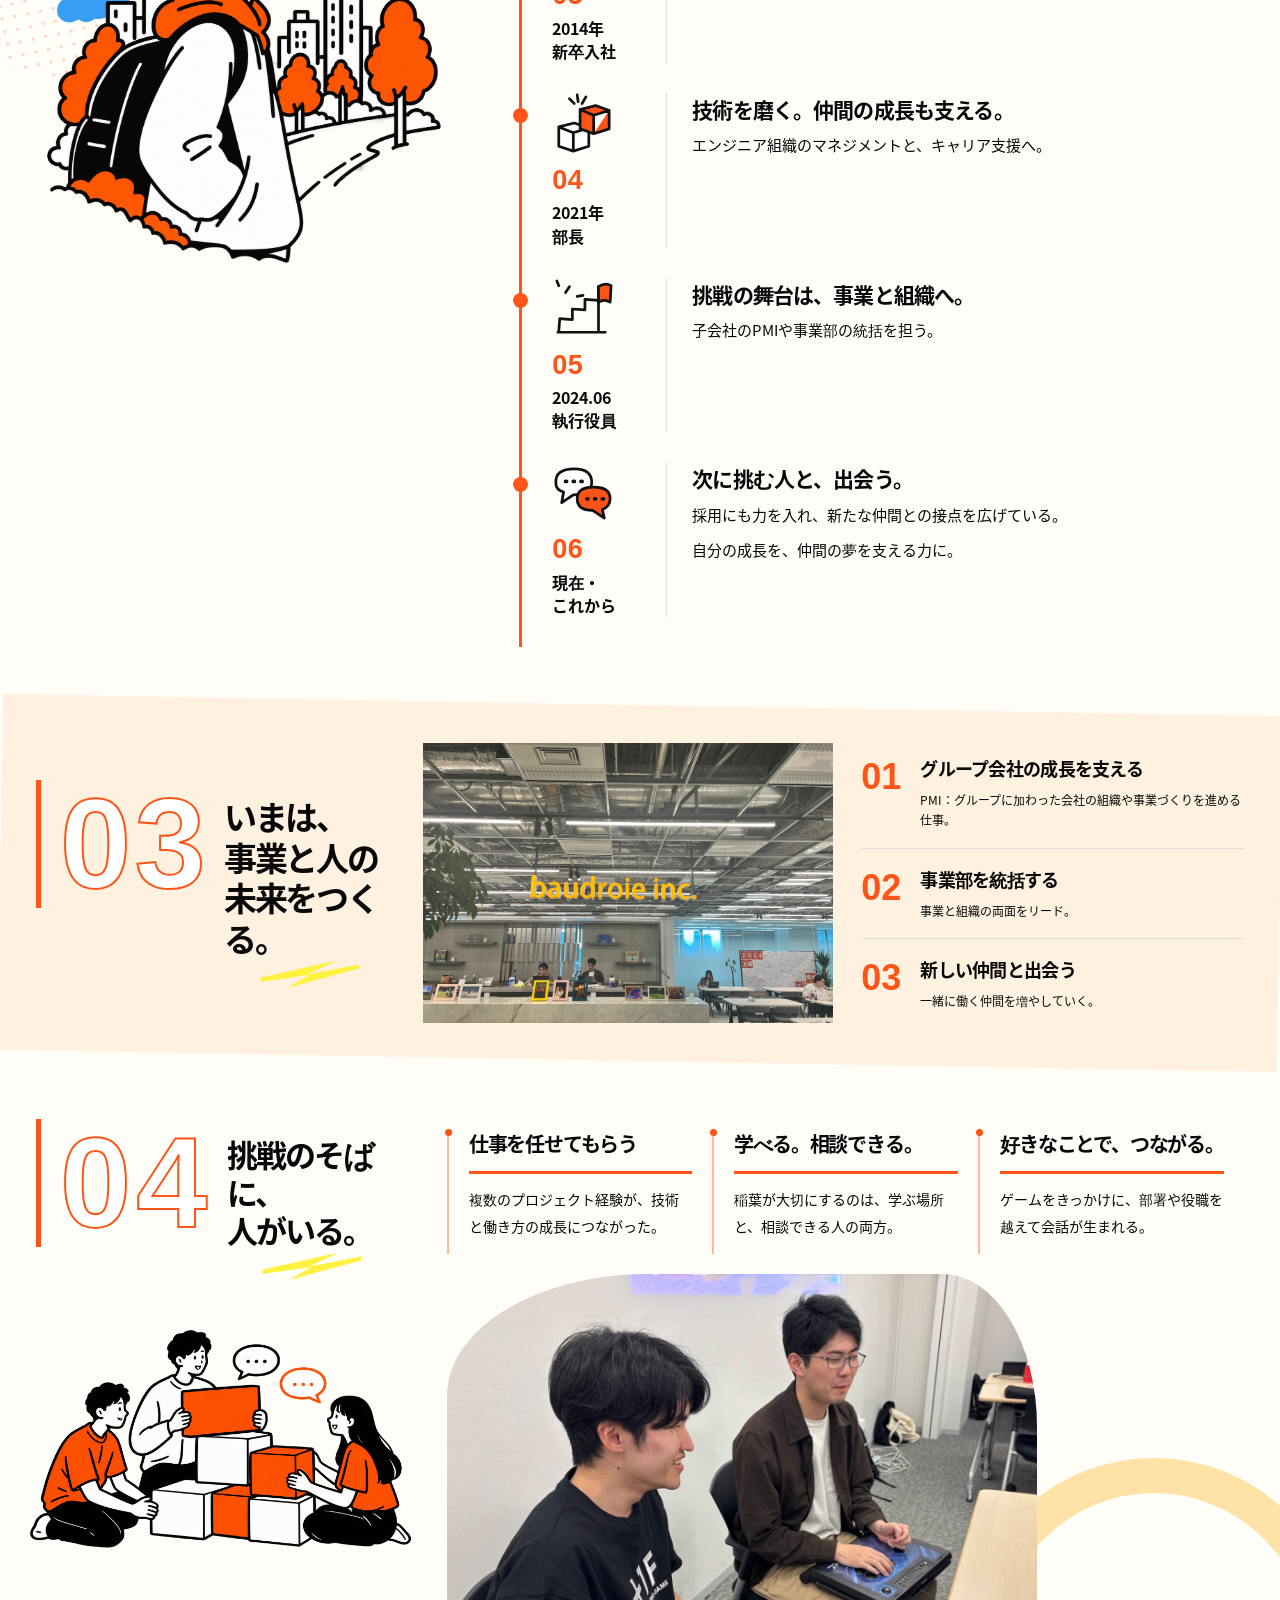
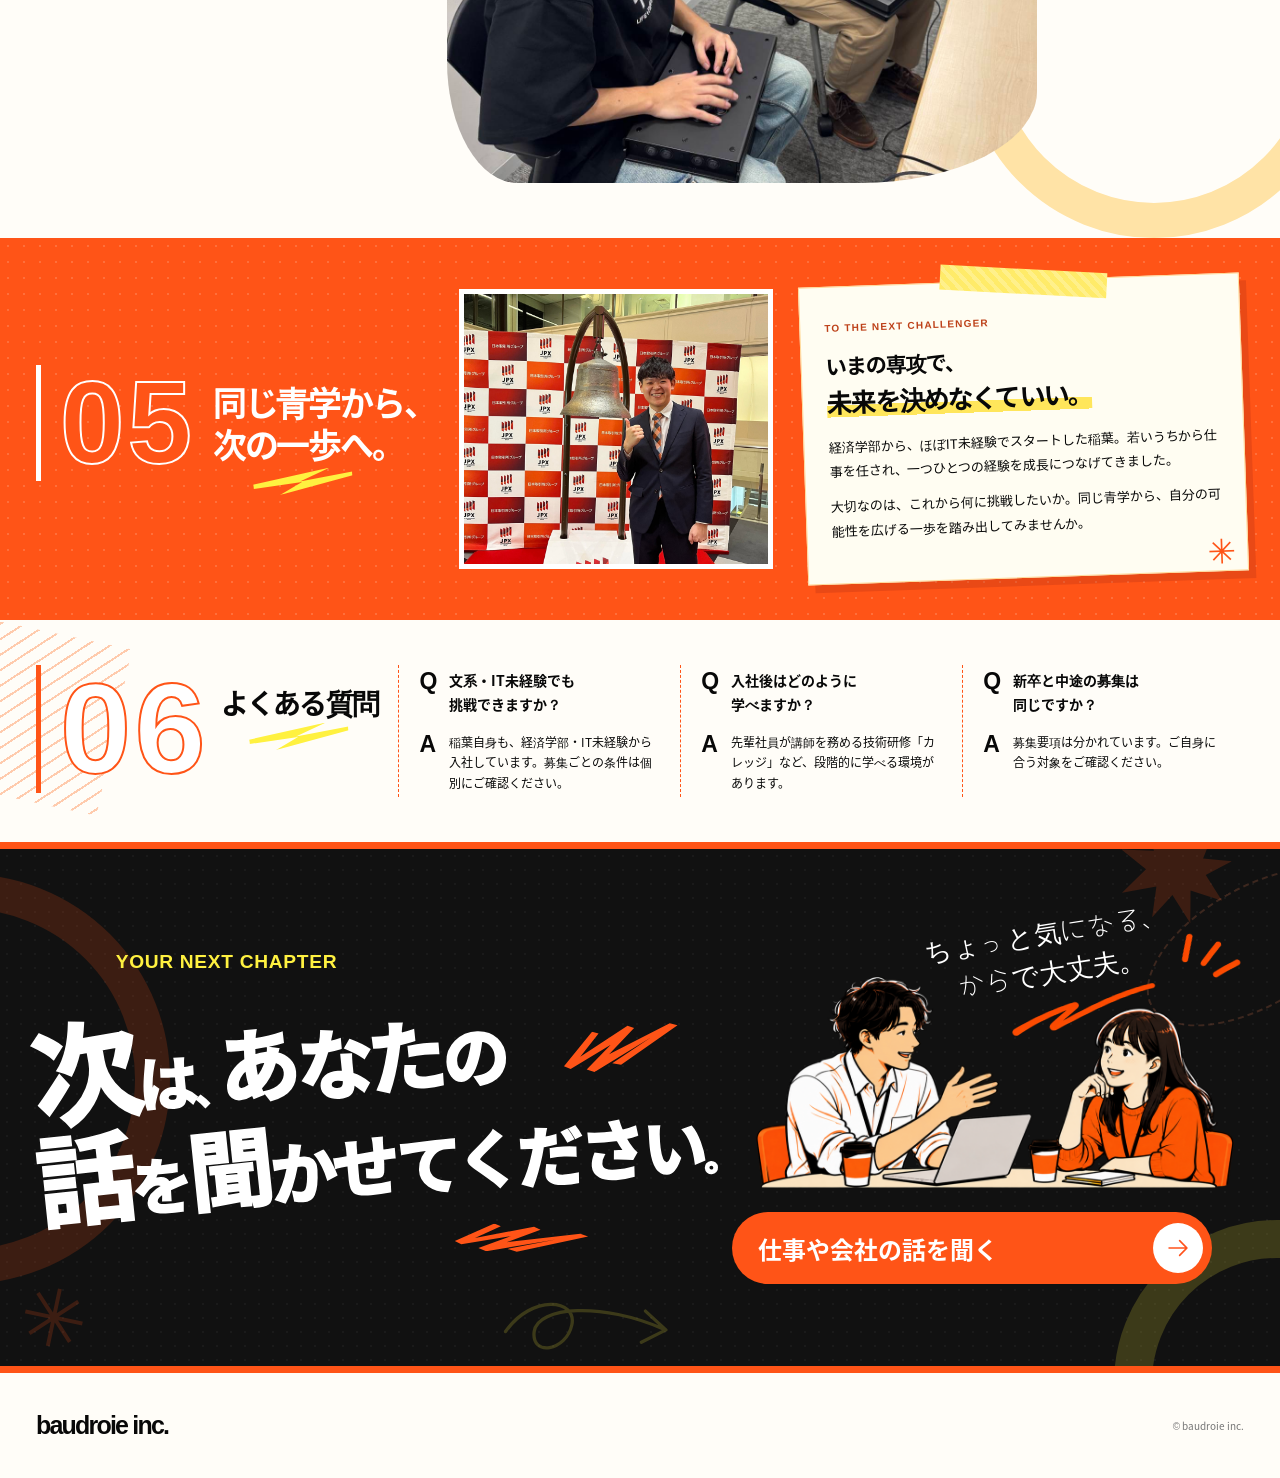
==== commit bf253dcc: "Refresh photo crop styles and describe game club image accurately" ====
--- a/index.html
+++ b/index.html
@@ -8,7 +8,7 @@
   <meta name="theme-color" content="#ff5417">
   <title>同じキャンパスから、まだ知らなかった自分へ。｜baudroie inc.</title>
   <link rel="preload" href="./noto-sans-bold.woff" as="font" type="font/woff" crossorigin>
-  <link rel="stylesheet" href="./style.css?v=79f38e3-nav-right">
+  <link rel="stylesheet" href="./style.css?v=20261023-organic-photo">
   <script src="./main.js?v=20261022-lmessage" defer></script>
 </head>
 <body>
@@ -53,7 +53,7 @@
 
   <section class="environment wrap section" id="environment" aria-labelledby="environment-title">
     <div class="environment-intro"><div class="section-heading"><span class="section-number" aria-hidden="true">04</span><h2 id="environment-title">挑戦のそばに、<br>人がいる。</h2></div><figure class="team-illustration"><img src="./team-blocks.png" alt="仲間と協力して積み木を積むイラスト" width="1586" height="992" loading="lazy"></figure></div>
-    <div class="environment-body"><div class="environment-cards"><article><h3>仕事を<br class="mobile-break">任せてもらう</h3><p>複数のプロジェクト経験が、技術と働き方の成長につながった。</p></article><article><h3>学べる。<br class="mobile-break">相談できる。</h3><p>稲葉が大切にするのは、学ぶ場所と、相談できる人の両方。</p></article><article><h3>好きなことで、<br class="mobile-break">つながる。</h3><p>ゲームをきっかけに、部署や役職を越えて会話が生まれる。</p></article></div><figure class="photo-card game-photo"><img src="./game-club-official.jpeg" alt="ゲーム部で一緒にパソコンを操作する社員たち" width="1477" height="1108" loading="lazy"></figure></div>
+    <div class="environment-body"><div class="environment-cards"><article><h3>仕事を<br class="mobile-break">任せてもらう</h3><p>複数のプロジェクト経験が、技術と働き方の成長につながった。</p></article><article><h3>学べる。<br class="mobile-break">相談できる。</h3><p>稲葉が大切にするのは、学ぶ場所と、相談できる人の両方。</p></article><article><h3>好きなことで、<br class="mobile-break">つながる。</h3><p>ゲームをきっかけに、部署や役職を越えて会話が生まれる。</p></article></div><figure class="photo-card game-photo"><img src="./game-club-official.jpeg" alt="ゲーム部で一緒にゲームを楽しむ社員たち" width="1477" height="1108" loading="lazy"></figure></div>
   </section>
 
   <section class="message section" id="message" aria-labelledby="message-title"><div class="message-inner wrap"><div class="section-heading"><span class="section-number" aria-hidden="true">05</span><h2 id="message-title">同じ青学から、<br>次の一歩へ。</h2></div><figure class="photo-card message-photo"><img src="./inaba-facebook-jpx-202503.jpg" alt="東京証券取引所で鐘の前に立つ稲葉駿" width="2048" height="2048" loading="lazy"></figure><div class="message-copy"><div class="message-panel"><span class="message-kicker">TO THE NEXT CHALLENGER</span><h3>いまの専攻で、<br><span>未来を決めなくていい。</span></h3><p>経済学部から、ほぼIT未経験でスタートした稲葉。若いうちから仕事を任され、一つひとつの経験を成長につなげてきました。</p><p>大切なのは、これから何に挑戦したいか。同じ青学から、自分の可能性を広げる一歩を踏み出してみませんか。</p></div></div></div></section>
--- a/style.css
+++ b/style.css
@@ -183,3 +183,7 @@
 /* Keep the existing button layout when consultation actions are native links. */
 a.text-button{width:max-content;max-width:100%;text-align:center}
 .mobile-menu a[data-consult]{border:0;color:var(--orange)}
+
+/* Organic photo crop: keep both faces and game controllers in view. */
+.environment .game-photo{height:auto;aspect-ratio:1.16;border-radius:34% 16% 30% 12% / 24% 30% 18% 24%;overflow:hidden}
+.environment .game-photo img{width:100%;height:100%;object-fit:cover;object-position:left center}
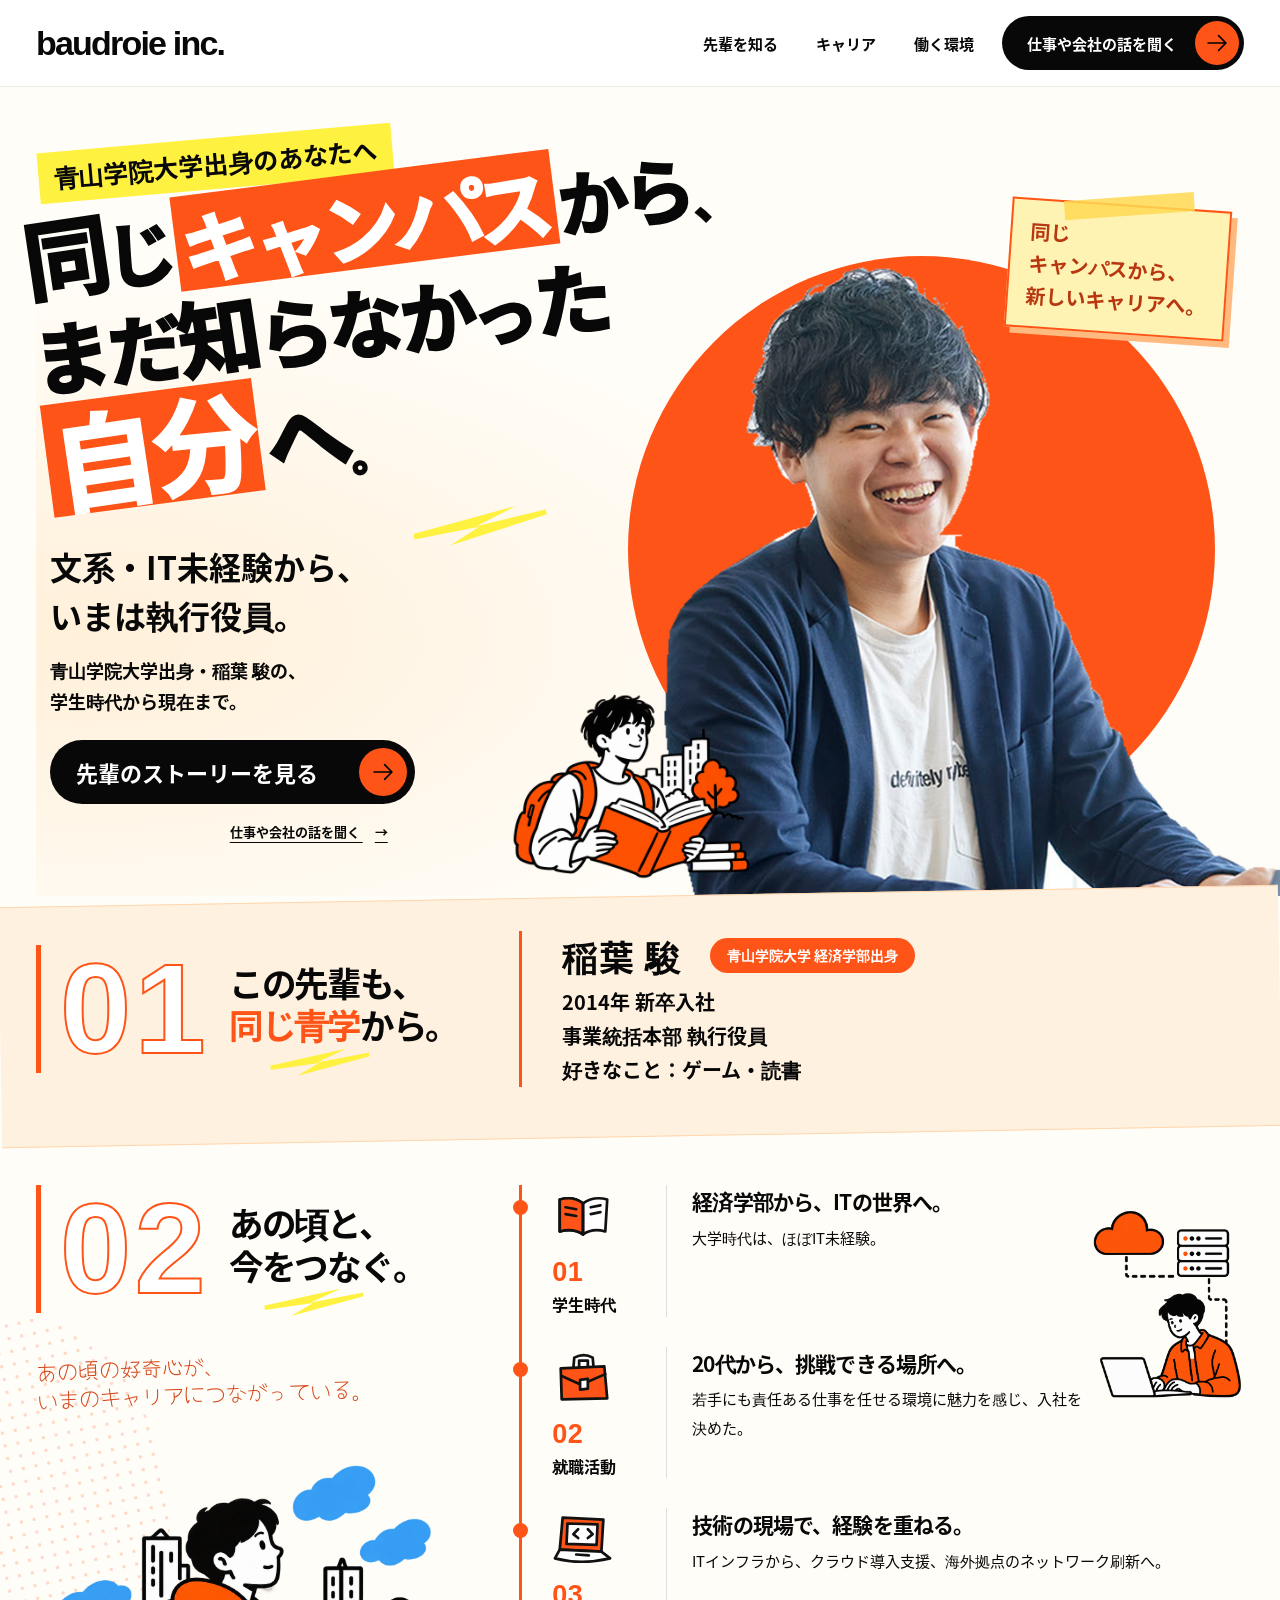
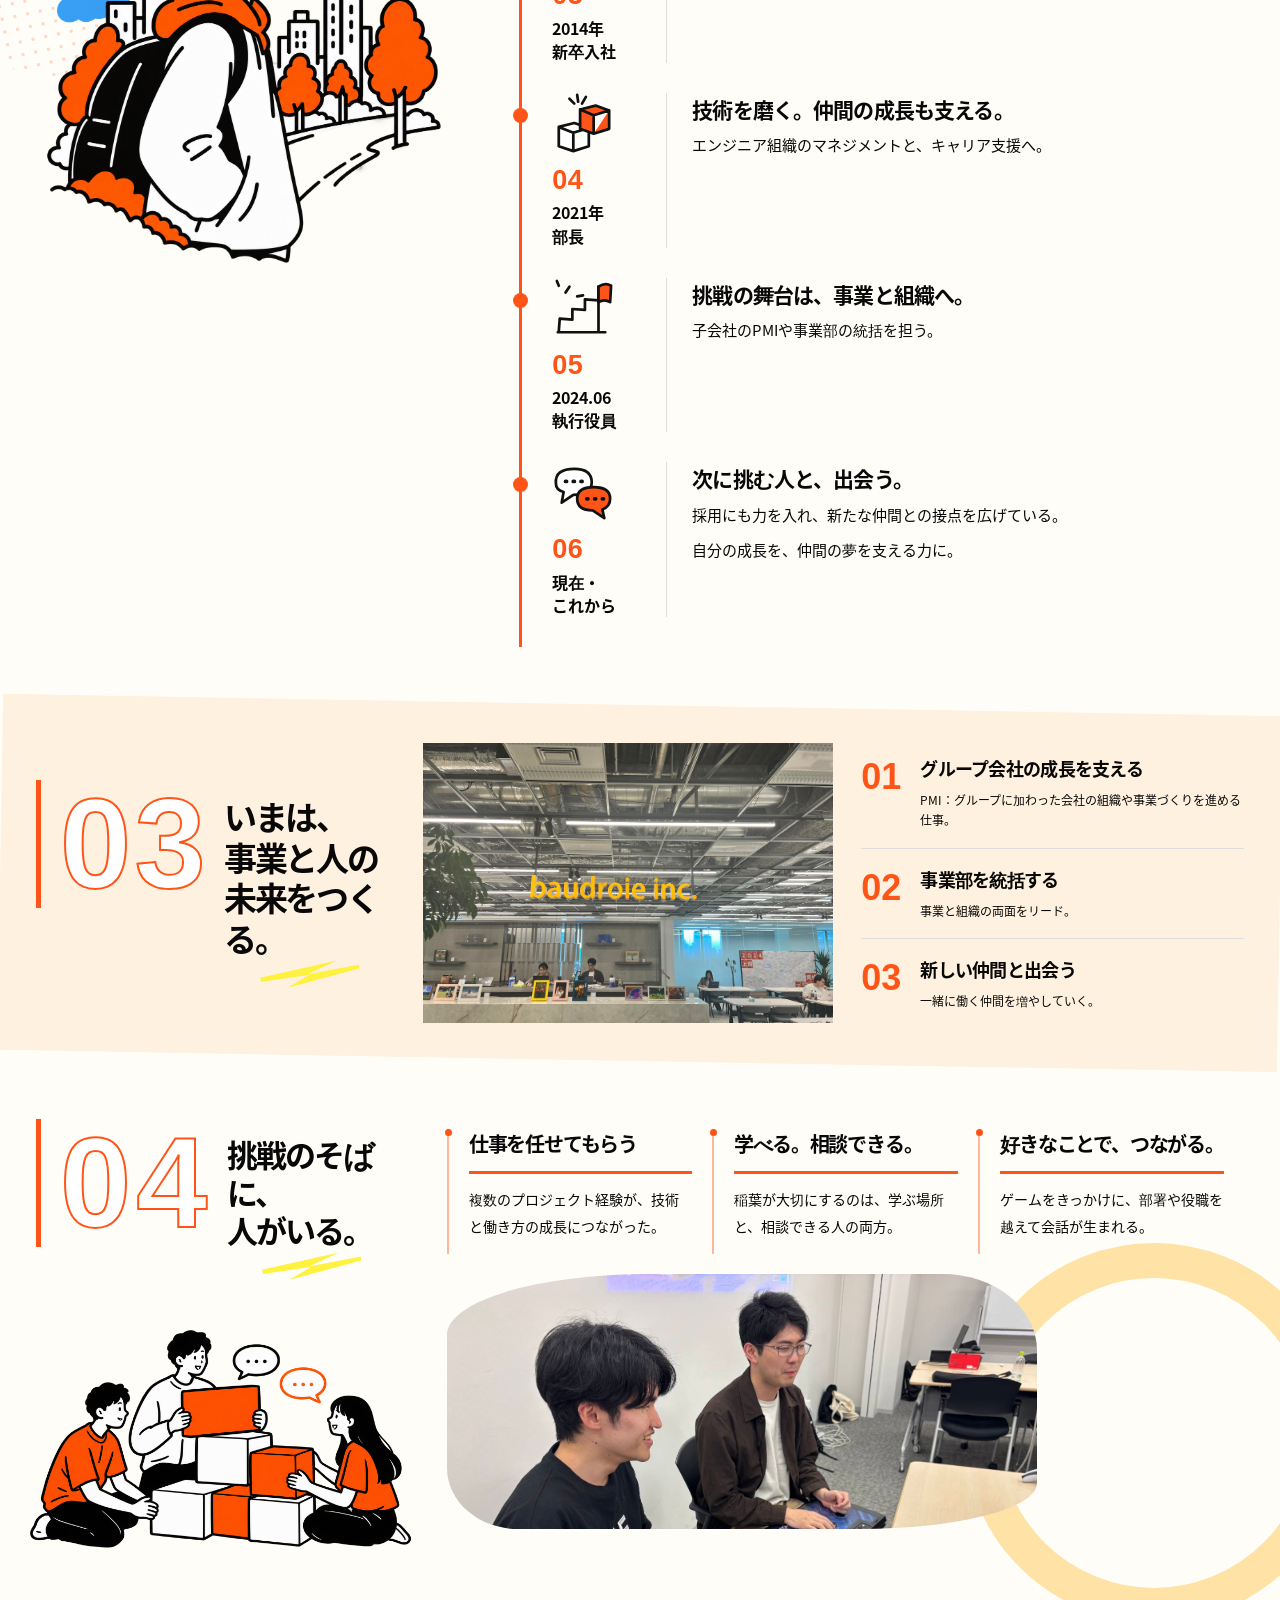
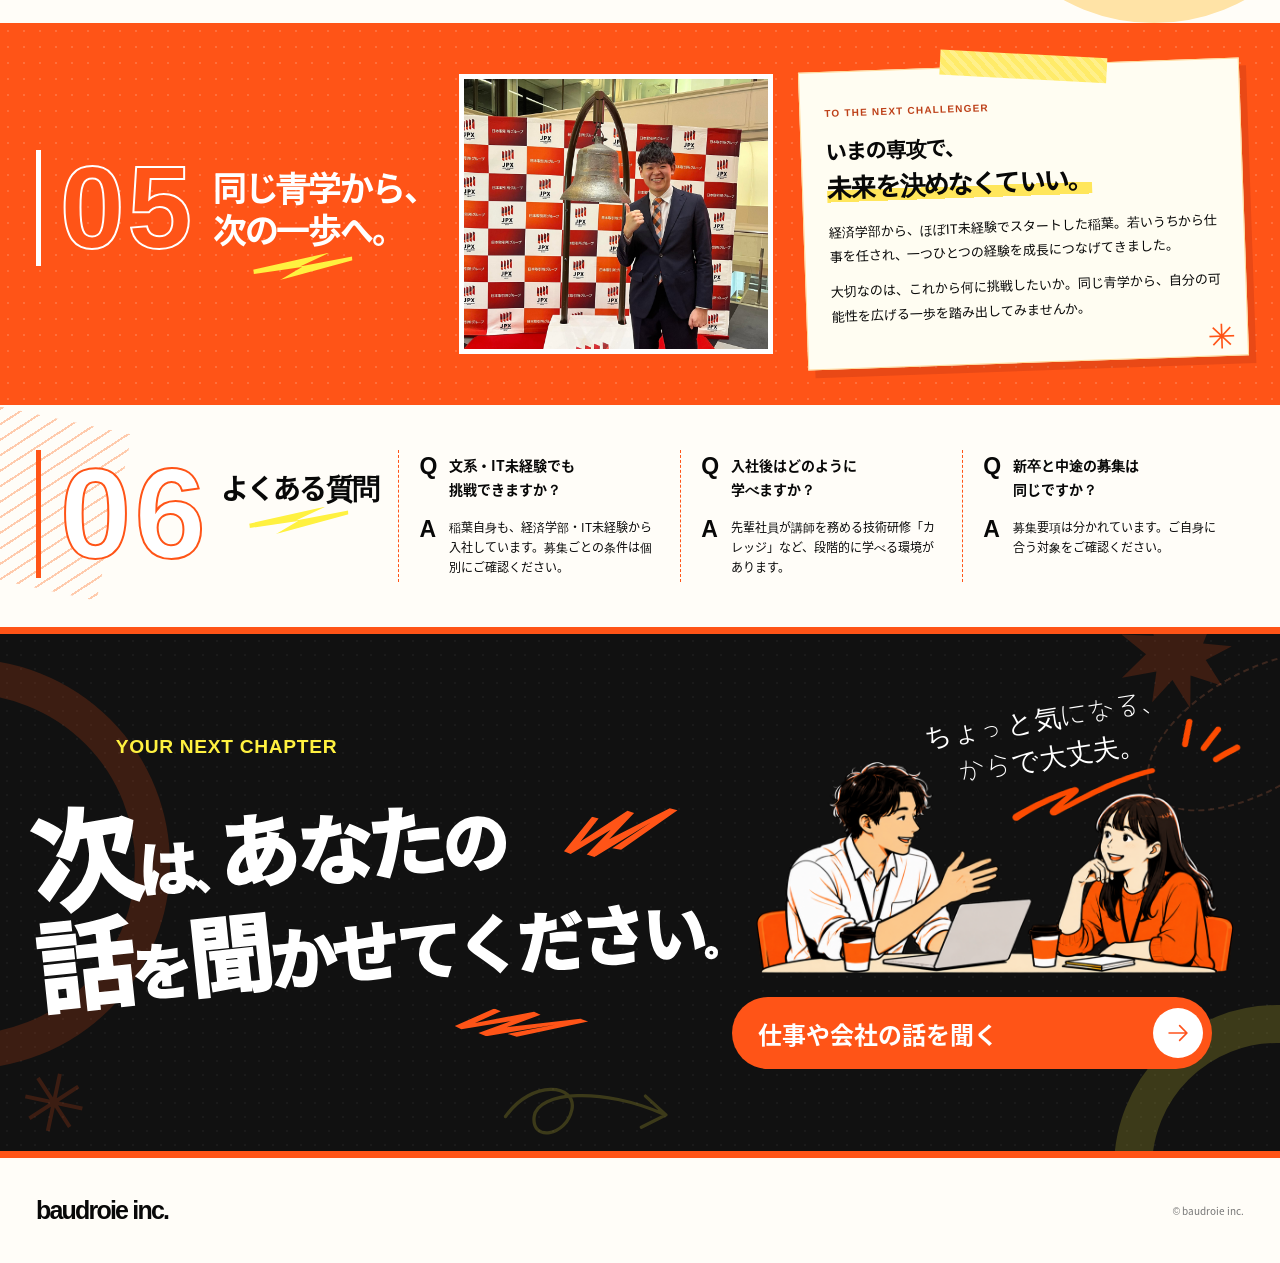
==== commit e8497e32: "Refresh wide environment photo stylesheet" ====
--- a/index.html
+++ b/index.html
@@ -8,7 +8,7 @@
   <meta name="theme-color" content="#ff5417">
   <title>同じキャンパスから、まだ知らなかった自分へ。｜baudroie inc.</title>
   <link rel="preload" href="./noto-sans-bold.woff" as="font" type="font/woff" crossorigin>
-  <link rel="stylesheet" href="./style.css?v=20261023-organic-photo">
+  <link rel="stylesheet" href="./style.css?v=20261023-wide-photo">
   <script src="./main.js?v=20261022-lmessage" defer></script>
 </head>
 <body>
--- a/style.css
+++ b/style.css
@@ -184,6 +184,6 @@
 a.text-button{width:max-content;max-width:100%;text-align:center}
 .mobile-menu a[data-consult]{border:0;color:var(--orange)}
 
-/* Organic photo crop: keep both faces and game controllers in view. */
-.environment .game-photo{height:auto;aspect-ratio:1.16;border-radius:34% 16% 30% 12% / 24% 30% 18% 24%;overflow:hidden}
-.environment .game-photo img{width:100%;height:100%;object-fit:cover;object-position:left center}
+/* Shallow organic photo crop: preserve both faces in a half-height frame. */
+.environment .game-photo{height:auto;aspect-ratio:2.32;border-radius:34% 16% 30% 12% / 24% 30% 18% 24%;overflow:hidden}
+.environment .game-photo img{width:100%;height:100%;object-fit:cover;object-position:center top}
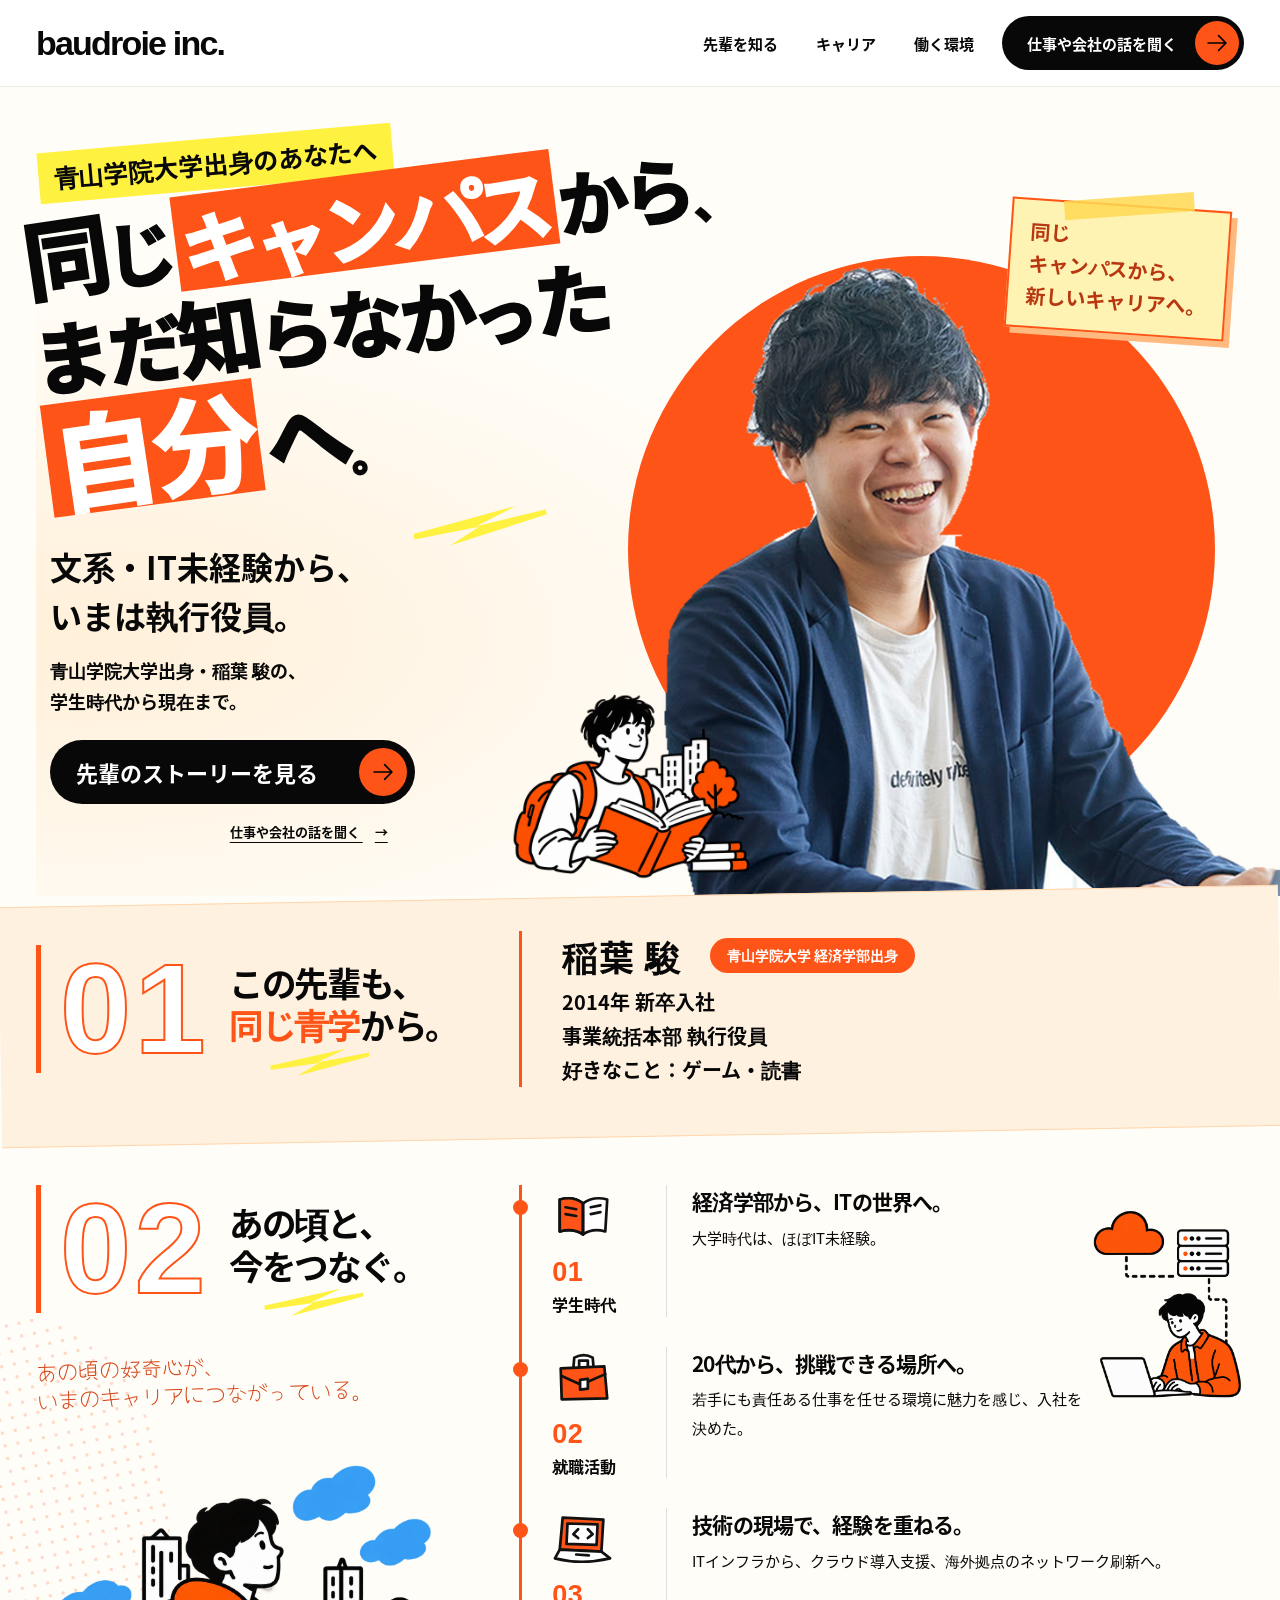
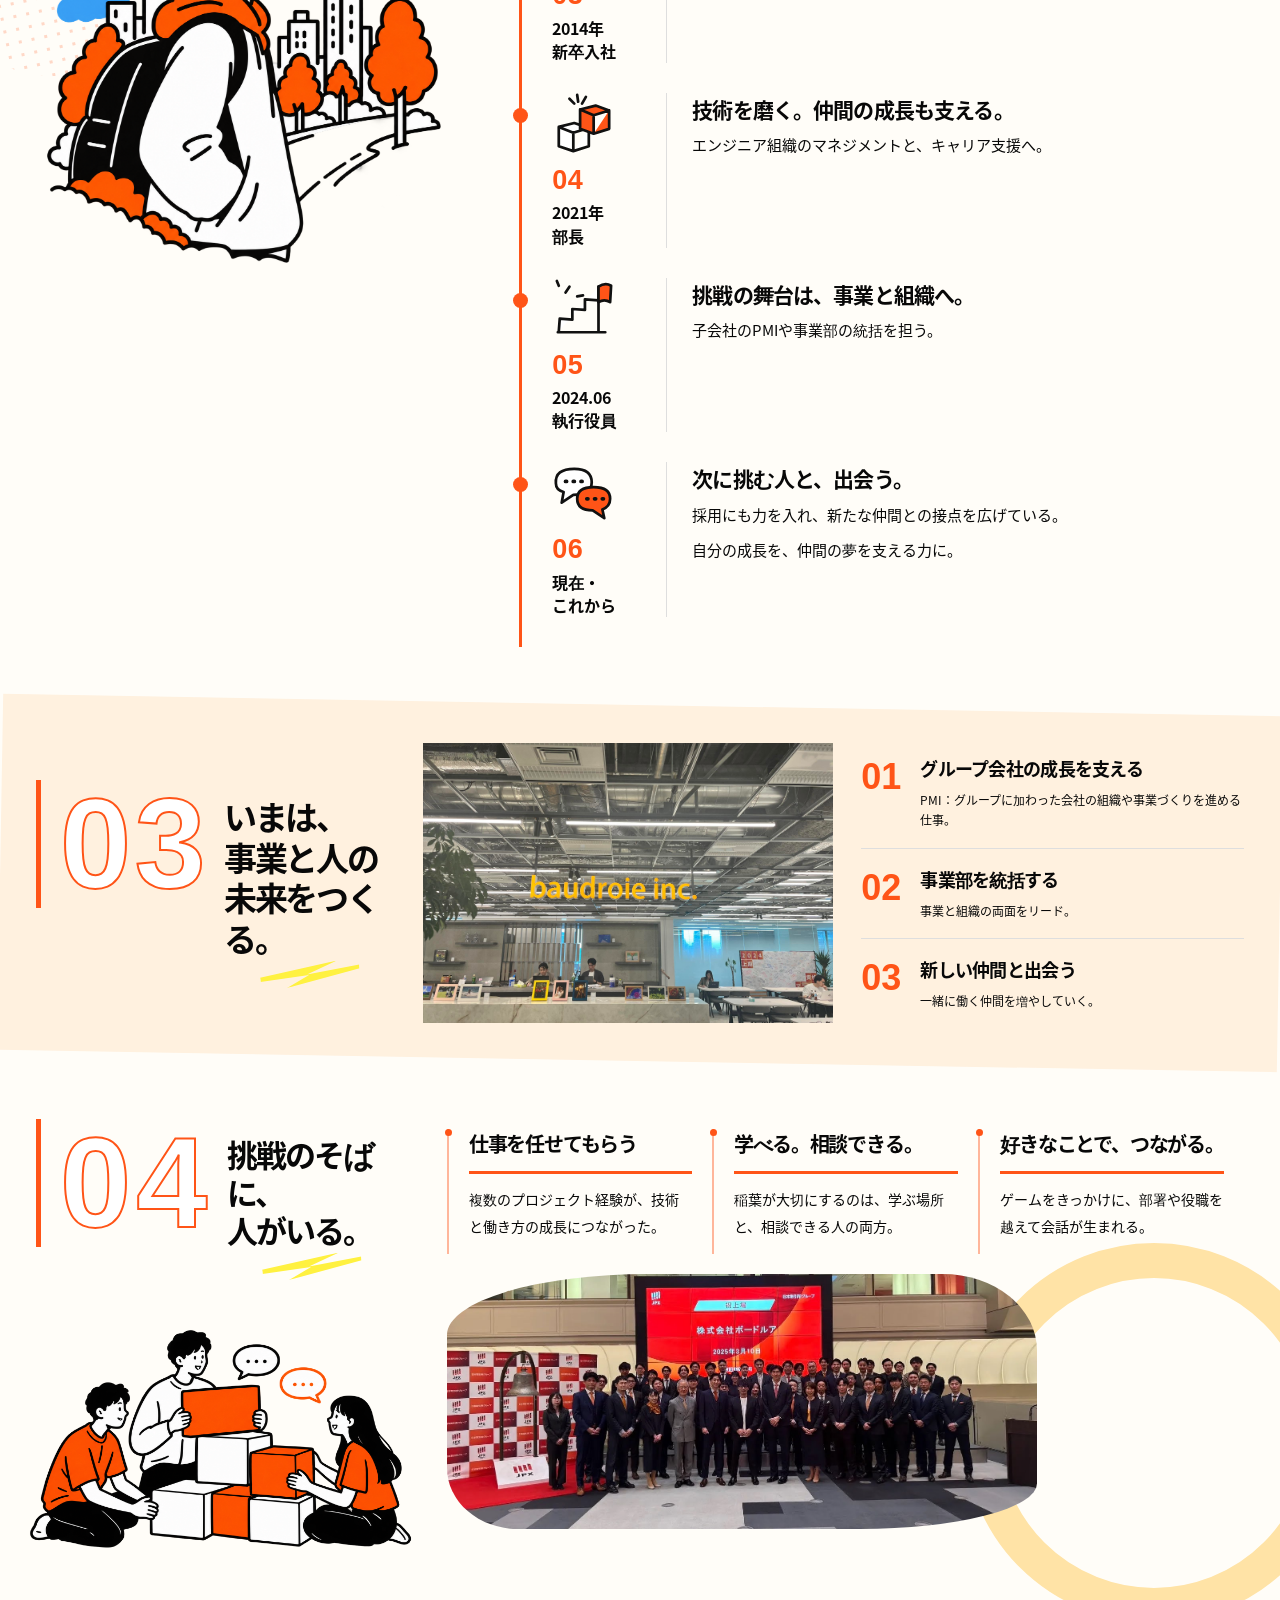
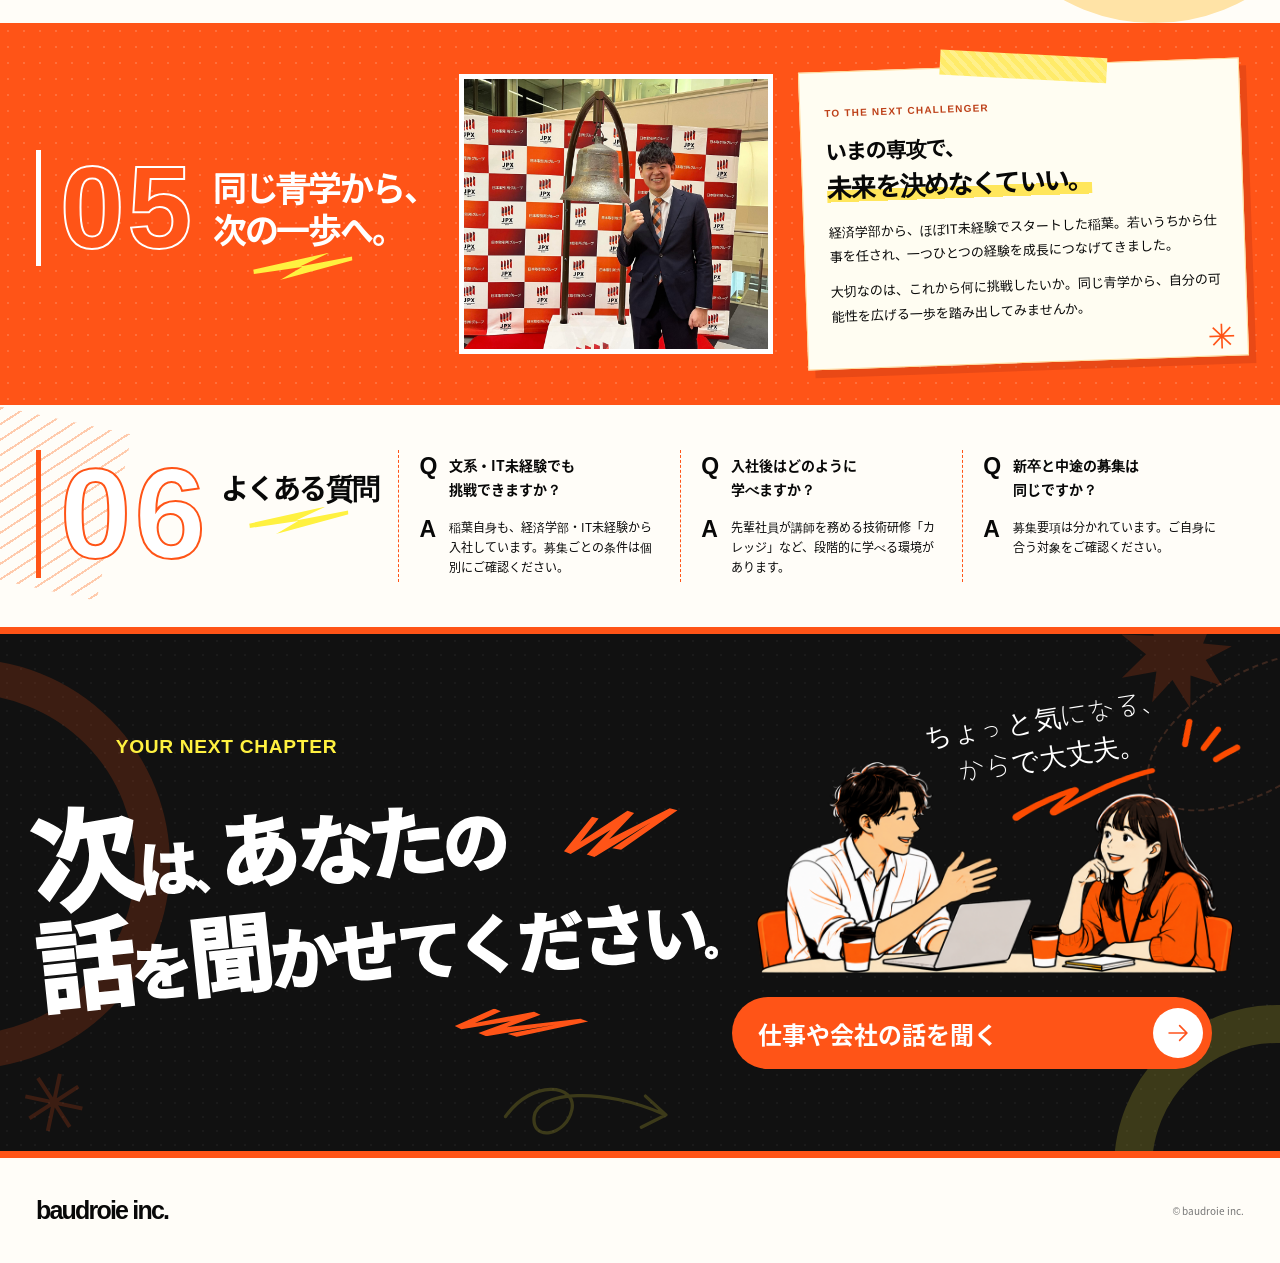
==== commit dbc8ee10: "Use supplied group photograph in environment section with a face-safe wide crop" ====
--- a/index.html
+++ b/index.html
@@ -8,7 +8,7 @@
   <meta name="theme-color" content="#ff5417">
   <title>同じキャンパスから、まだ知らなかった自分へ。｜baudroie inc.</title>
   <link rel="preload" href="./noto-sans-bold.woff" as="font" type="font/woff" crossorigin>
-  <link rel="stylesheet" href="./style.css?v=20261023-wide-photo">
+  <link rel="stylesheet" href="./style.css?v=20261023-team-photo">
   <script src="./main.js?v=20261022-lmessage" defer></script>
 </head>
 <body>
@@ -53,7 +53,7 @@
 
   <section class="environment wrap section" id="environment" aria-labelledby="environment-title">
     <div class="environment-intro"><div class="section-heading"><span class="section-number" aria-hidden="true">04</span><h2 id="environment-title">挑戦のそばに、<br>人がいる。</h2></div><figure class="team-illustration"><img src="./team-blocks.png" alt="仲間と協力して積み木を積むイラスト" width="1586" height="992" loading="lazy"></figure></div>
-    <div class="environment-body"><div class="environment-cards"><article><h3>仕事を<br class="mobile-break">任せてもらう</h3><p>複数のプロジェクト経験が、技術と働き方の成長につながった。</p></article><article><h3>学べる。<br class="mobile-break">相談できる。</h3><p>稲葉が大切にするのは、学ぶ場所と、相談できる人の両方。</p></article><article><h3>好きなことで、<br class="mobile-break">つながる。</h3><p>ゲームをきっかけに、部署や役職を越えて会話が生まれる。</p></article></div><figure class="photo-card game-photo"><img src="./game-club-official.jpeg" alt="ゲーム部で一緒にゲームを楽しむ社員たち" width="1477" height="1108" loading="lazy"></figure></div>
+    <div class="environment-body"><div class="environment-cards"><article><h3>仕事を<br class="mobile-break">任せてもらう</h3><p>複数のプロジェクト経験が、技術と働き方の成長につながった。</p></article><article><h3>学べる。<br class="mobile-break">相談できる。</h3><p>稲葉が大切にするのは、学ぶ場所と、相談できる人の両方。</p></article><article><h3>好きなことで、<br class="mobile-break">つながる。</h3><p>ゲームをきっかけに、部署や役職を越えて会話が生まれる。</p></article></div><figure class="photo-card game-photo"><img src="./team-jpx-202503.jpeg" alt="東京証券取引所でのボードルア上場記念集合写真" width="1477" height="1108" loading="lazy"></figure></div>
   </section>
 
   <section class="message section" id="message" aria-labelledby="message-title"><div class="message-inner wrap"><div class="section-heading"><span class="section-number" aria-hidden="true">05</span><h2 id="message-title">同じ青学から、<br>次の一歩へ。</h2></div><figure class="photo-card message-photo"><img src="./inaba-facebook-jpx-202503.jpg" alt="東京証券取引所で鐘の前に立つ稲葉駿" width="2048" height="2048" loading="lazy"></figure><div class="message-copy"><div class="message-panel"><span class="message-kicker">TO THE NEXT CHALLENGER</span><h3>いまの専攻で、<br><span>未来を決めなくていい。</span></h3><p>経済学部から、ほぼIT未経験でスタートした稲葉。若いうちから仕事を任され、一つひとつの経験を成長につなげてきました。</p><p>大切なのは、これから何に挑戦したいか。同じ青学から、自分の可能性を広げる一歩を踏み出してみませんか。</p></div></div></div></section>
--- a/style.css
+++ b/style.css
@@ -184,6 +184,6 @@
 a.text-button{width:max-content;max-width:100%;text-align:center}
 .mobile-menu a[data-consult]{border:0;color:var(--orange)}
 
-/* Shallow organic photo crop: preserve both faces in a half-height frame. */
+/* Shallow organic group photo crop: keep every face and reduce wall/floor. */
 .environment .game-photo{height:auto;aspect-ratio:2.32;border-radius:34% 16% 30% 12% / 24% 30% 18% 24%;overflow:hidden}
-.environment .game-photo img{width:100%;height:100%;object-fit:cover;object-position:center top}
+.environment .game-photo img{width:100%;height:100%;object-fit:cover;object-position:center 64%}
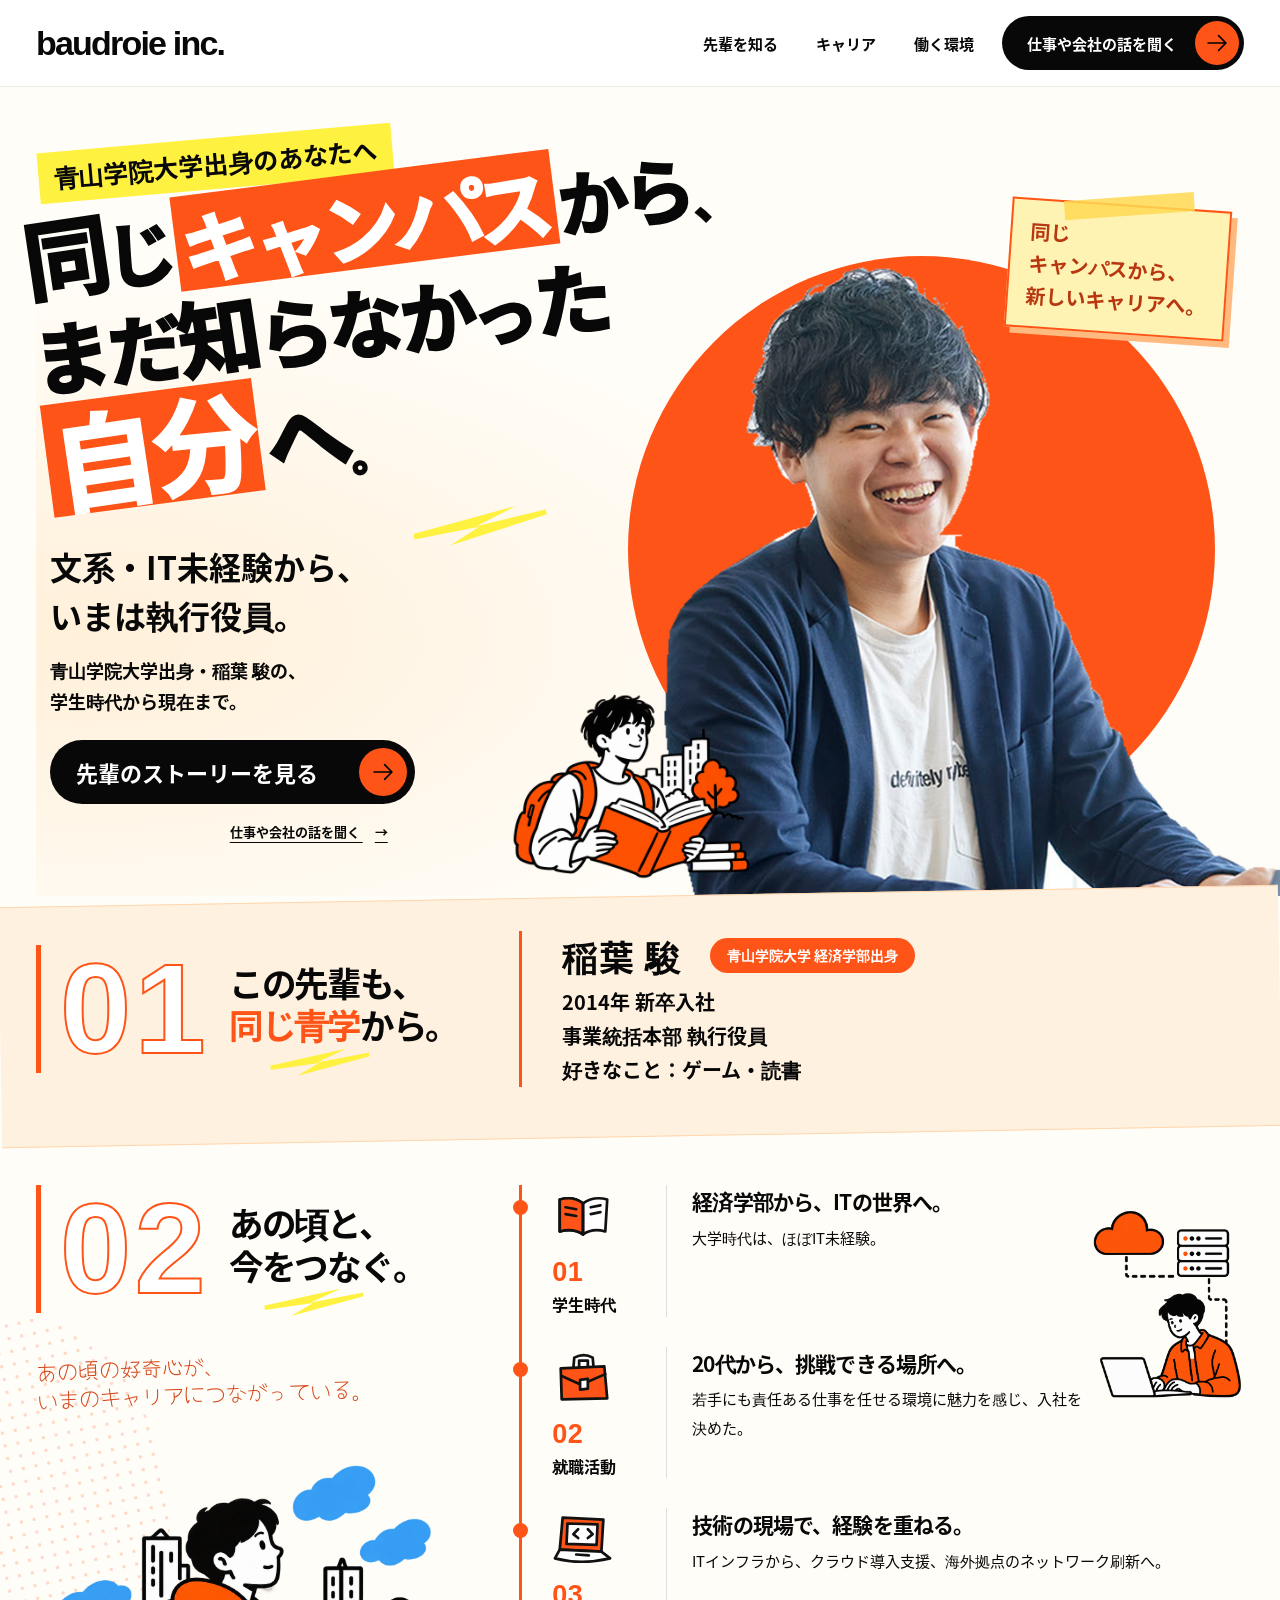
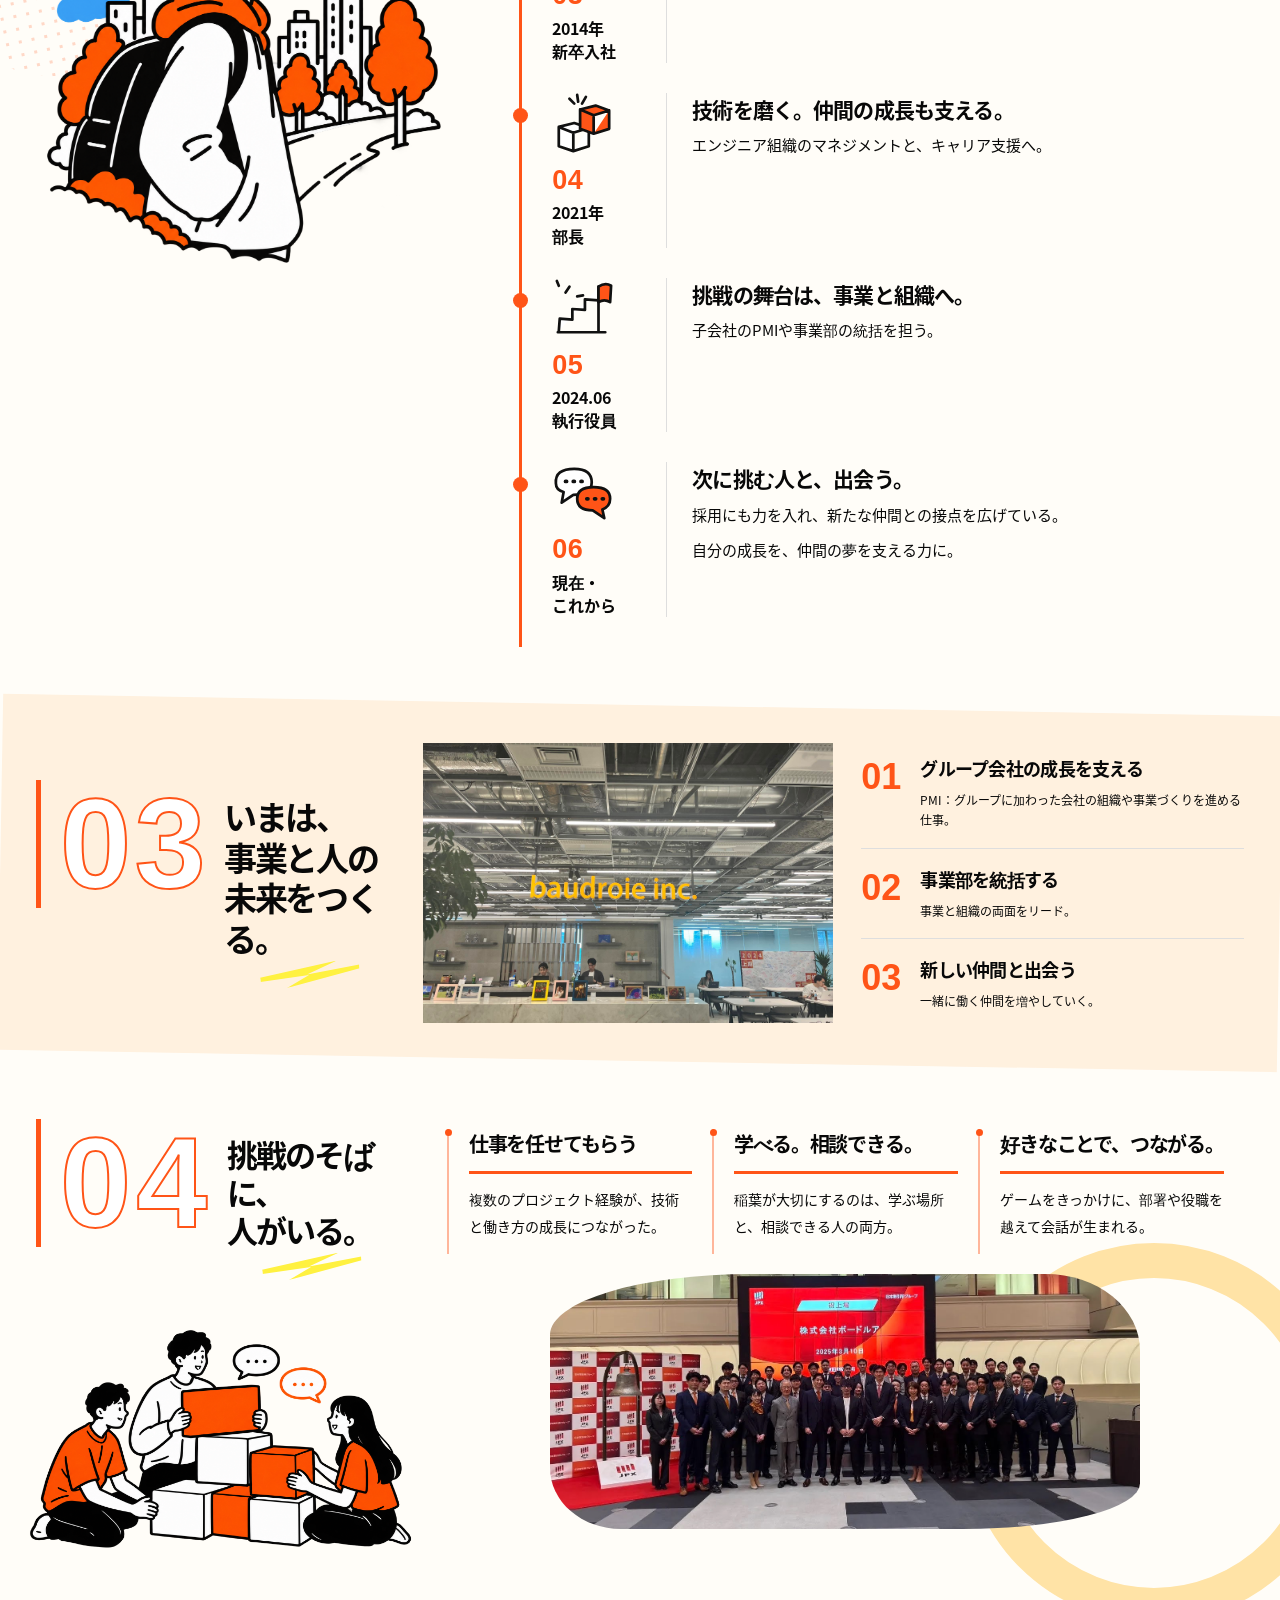
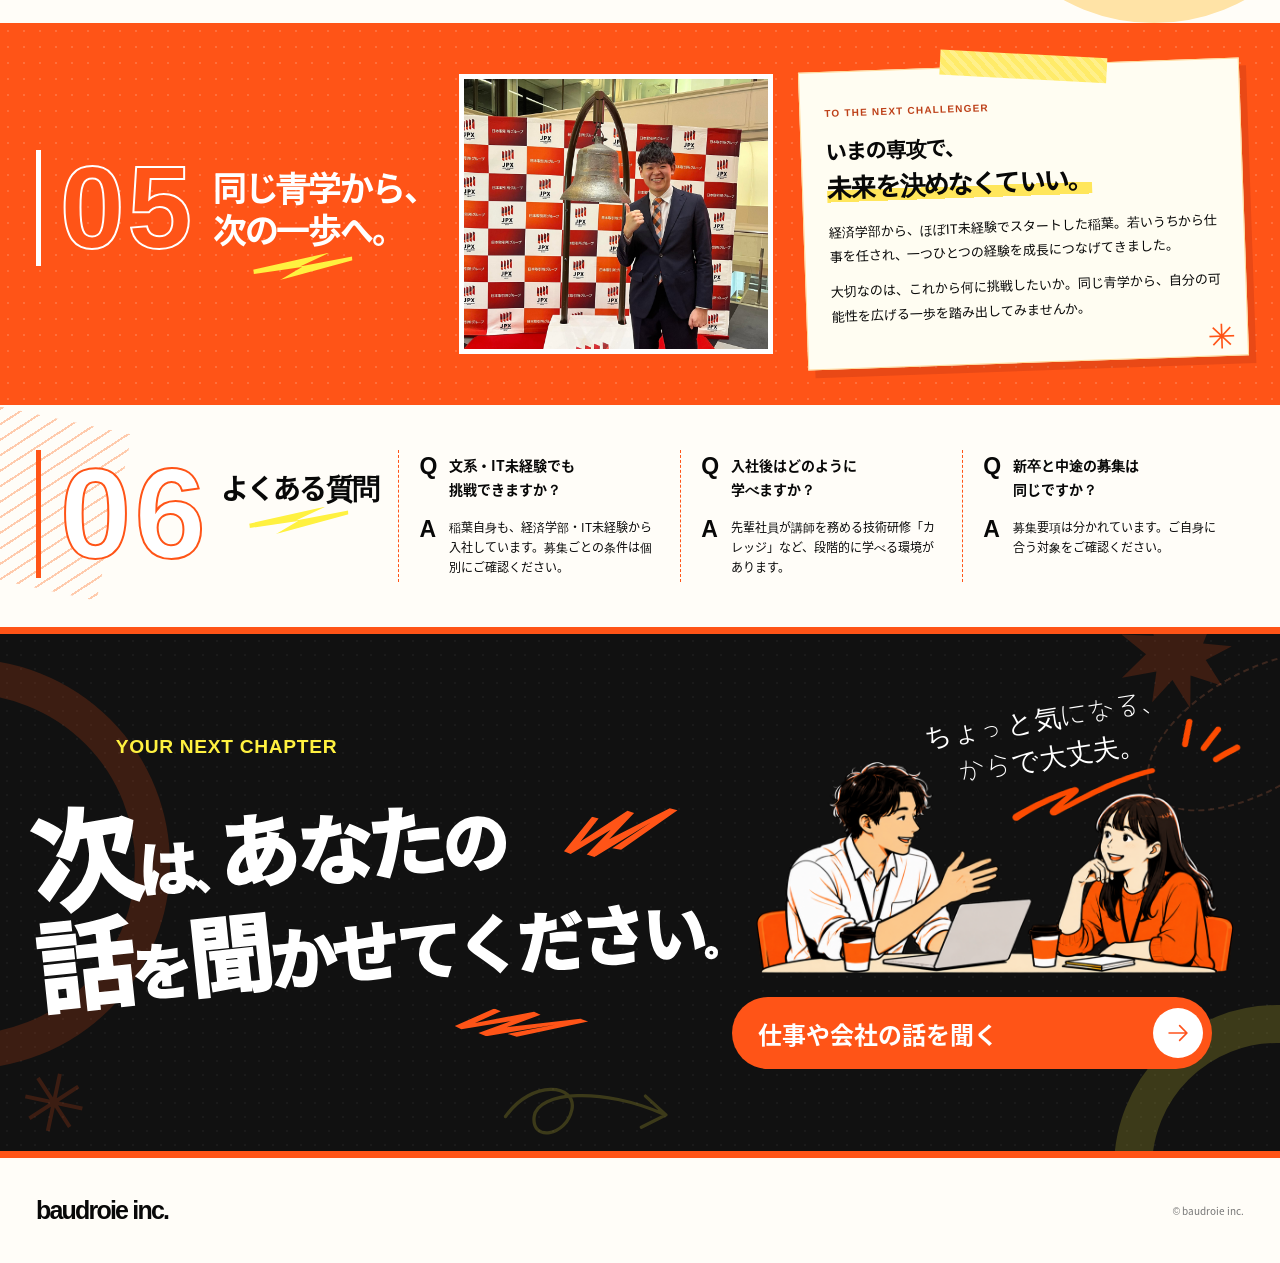
==== commit ee1418fa: "Refresh centered group photo styles" ====
--- a/index.html
+++ b/index.html
@@ -8,7 +8,7 @@
   <meta name="theme-color" content="#ff5417">
   <title>同じキャンパスから、まだ知らなかった自分へ。｜baudroie inc.</title>
   <link rel="preload" href="./noto-sans-bold.woff" as="font" type="font/woff" crossorigin>
-  <link rel="stylesheet" href="./style.css?v=20261023-team-photo">
+  <link rel="stylesheet" href="./style.css?v=20261023-photo-centered">
   <script src="./main.js?v=20261022-lmessage" defer></script>
 </head>
 <body>
--- a/style.css
+++ b/style.css
@@ -185,5 +185,5 @@
 .mobile-menu a[data-consult]{border:0;color:var(--orange)}
 
 /* Shallow organic group photo crop: keep every face and reduce wall/floor. */
-.environment .game-photo{height:auto;aspect-ratio:2.32;border-radius:34% 16% 30% 12% / 24% 30% 18% 24%;overflow:hidden}
+.environment .game-photo{height:auto;margin-inline:auto;aspect-ratio:2.32;border-radius:34% 16% 30% 12% / 24% 30% 18% 24%;overflow:hidden}
 .environment .game-photo img{width:100%;height:100%;object-fit:cover;object-position:center 64%}
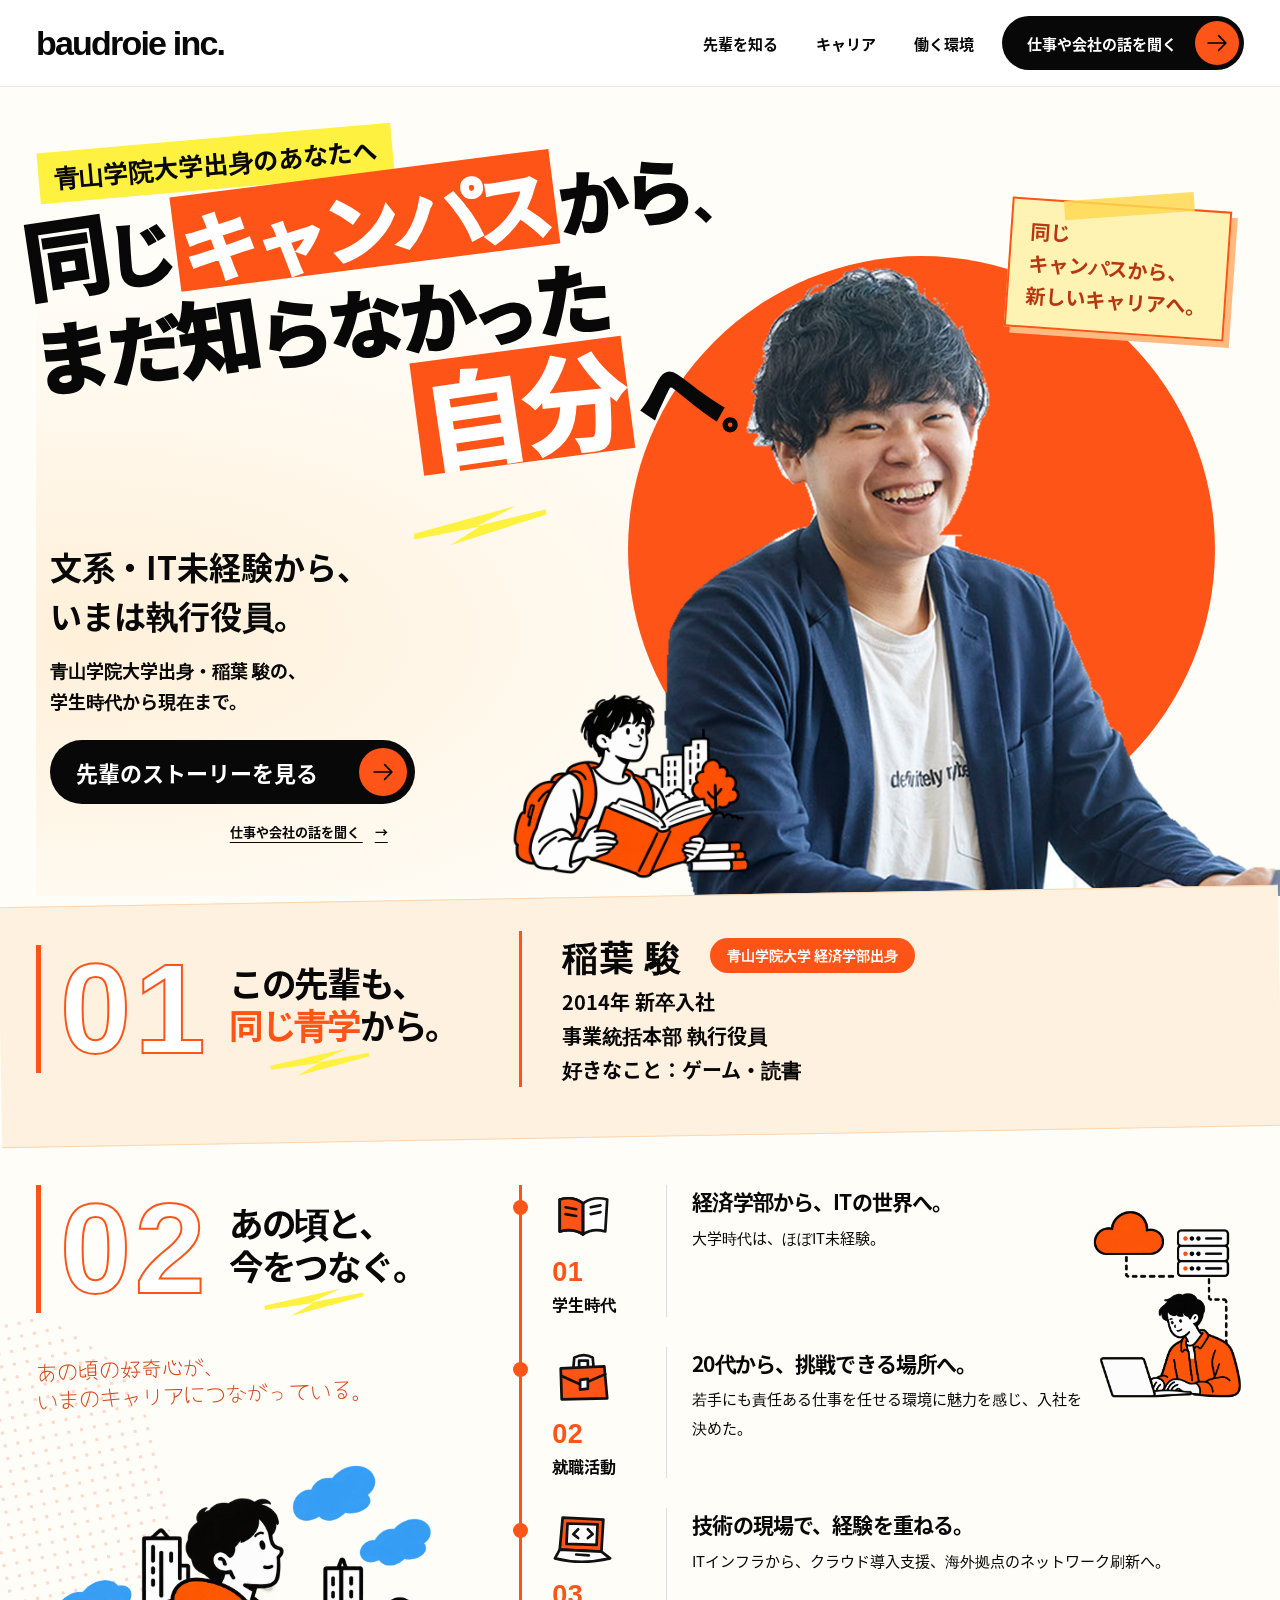
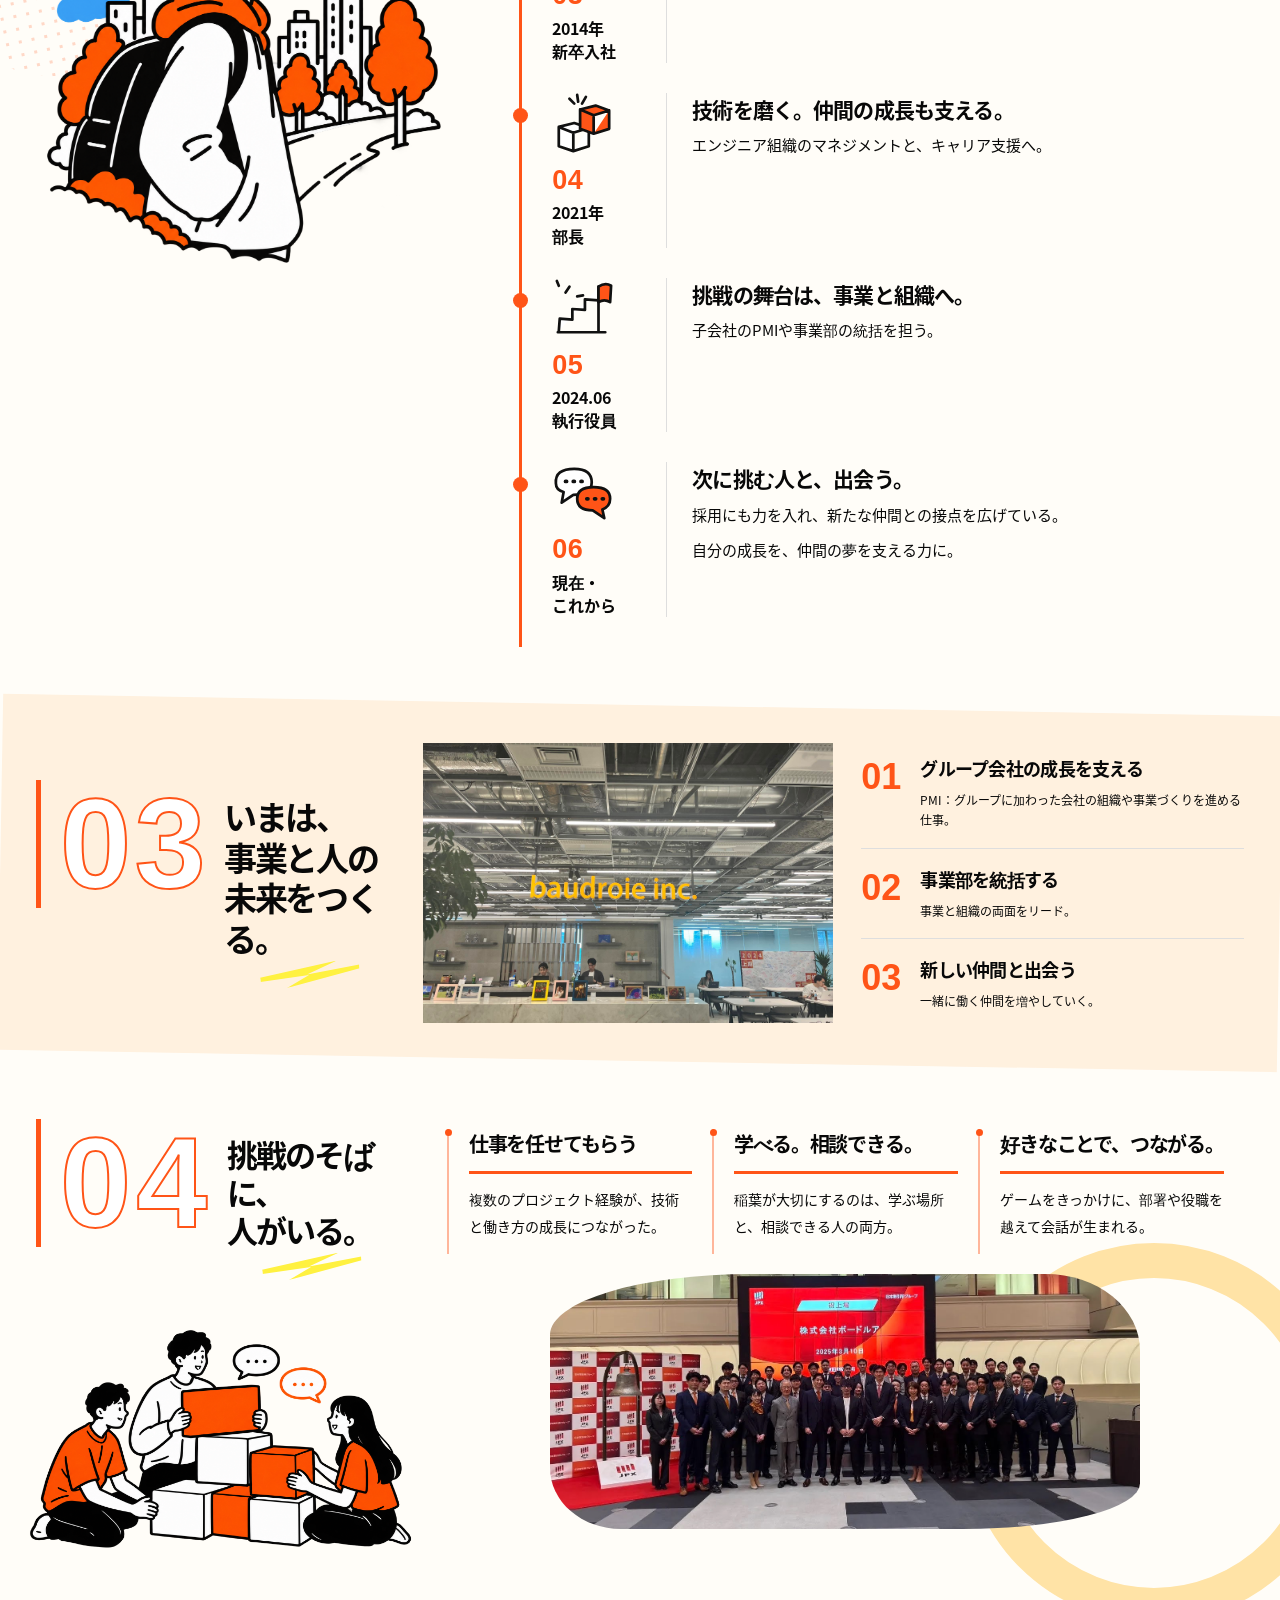
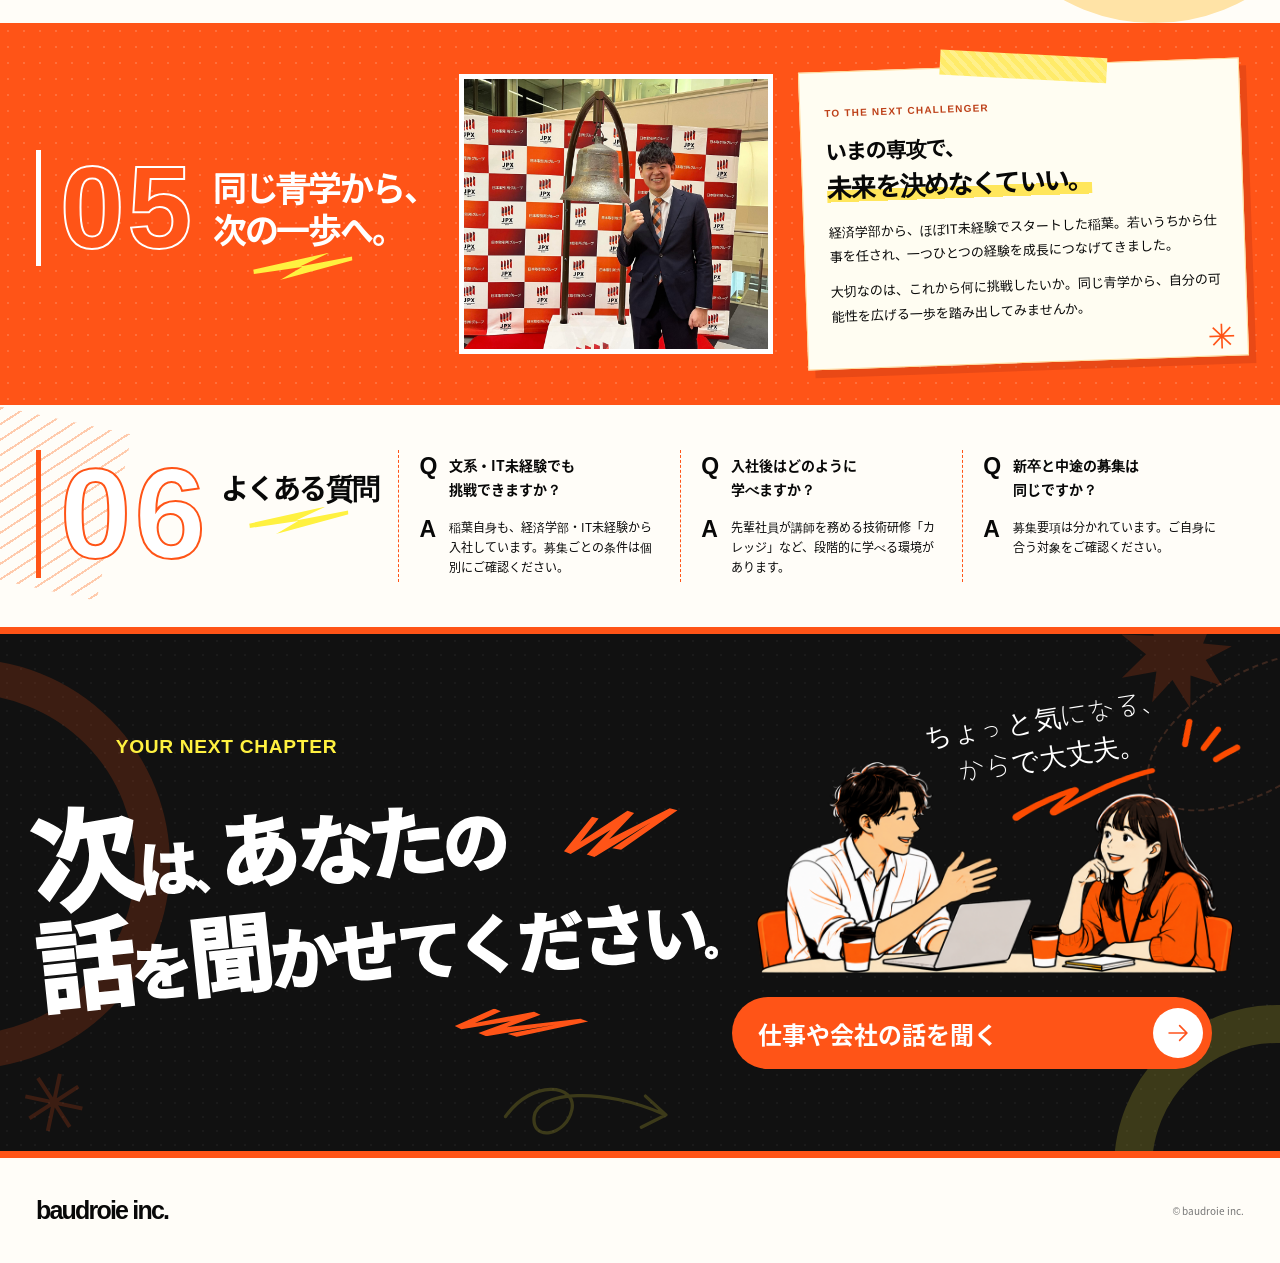
==== commit e581790c: "Refresh hero title alignment styles" ====
--- a/index.html
+++ b/index.html
@@ -8,7 +8,7 @@
   <meta name="theme-color" content="#ff5417">
   <title>同じキャンパスから、まだ知らなかった自分へ。｜baudroie inc.</title>
   <link rel="preload" href="./noto-sans-bold.woff" as="font" type="font/woff" crossorigin>
-  <link rel="stylesheet" href="./style.css?v=20261023-photo-centered">
+  <link rel="stylesheet" href="./style.css?v=20261023-hero-right">
   <script src="./main.js?v=20261022-lmessage" defer></script>
 </head>
 <body>
--- a/style.css
+++ b/style.css
@@ -86,12 +86,13 @@
 
 /* Master typography: individual glyph scale, baseline and angle. */
 .display-art{display:block}
+.master-hero-title .display-art{width:max-content}
 .display-glyph{display:inline-block;flex:none;font-size:calc(var(--size)*1em);line-height:1;letter-spacing:-.055em;transform:translateY(var(--rise)) rotate(var(--tilt));transform-origin:50% 75%}
 .hero h1.master-hero-title{font-size:clamp(42px,6.4vw,92px);font-weight:900;line-height:1;letter-spacing:0;transform:rotate(-6.5deg);transform-origin:left center;-webkit-text-stroke:.03em currentColor}
 .master-hero-title .hero-line{display:flex;align-items:baseline;white-space:nowrap;width:max-content;line-height:1}
 .master-hero-title .hero-line-1{margin-bottom:.09em}
 .master-hero-title .hero-line-2{margin-left:-.025em;margin-bottom:.085em}
-.master-hero-title .hero-line-3{margin-left:-.045em}
+.master-hero-title .hero-line-3{margin-left:auto;margin-right:0}
 .hero h1.master-hero-title em{display:inline-flex;align-items:baseline;gap:0;padding:.055em .075em .08em;margin:0 .04em;line-height:1;letter-spacing:0}
 .hero h1.master-hero-title .campus-word{transform:rotate(-.8deg)}
 .hero h1.master-hero-title .self-word{padding:.035em .085em .055em;margin-right:.10em;transform:rotate(-1deg)}
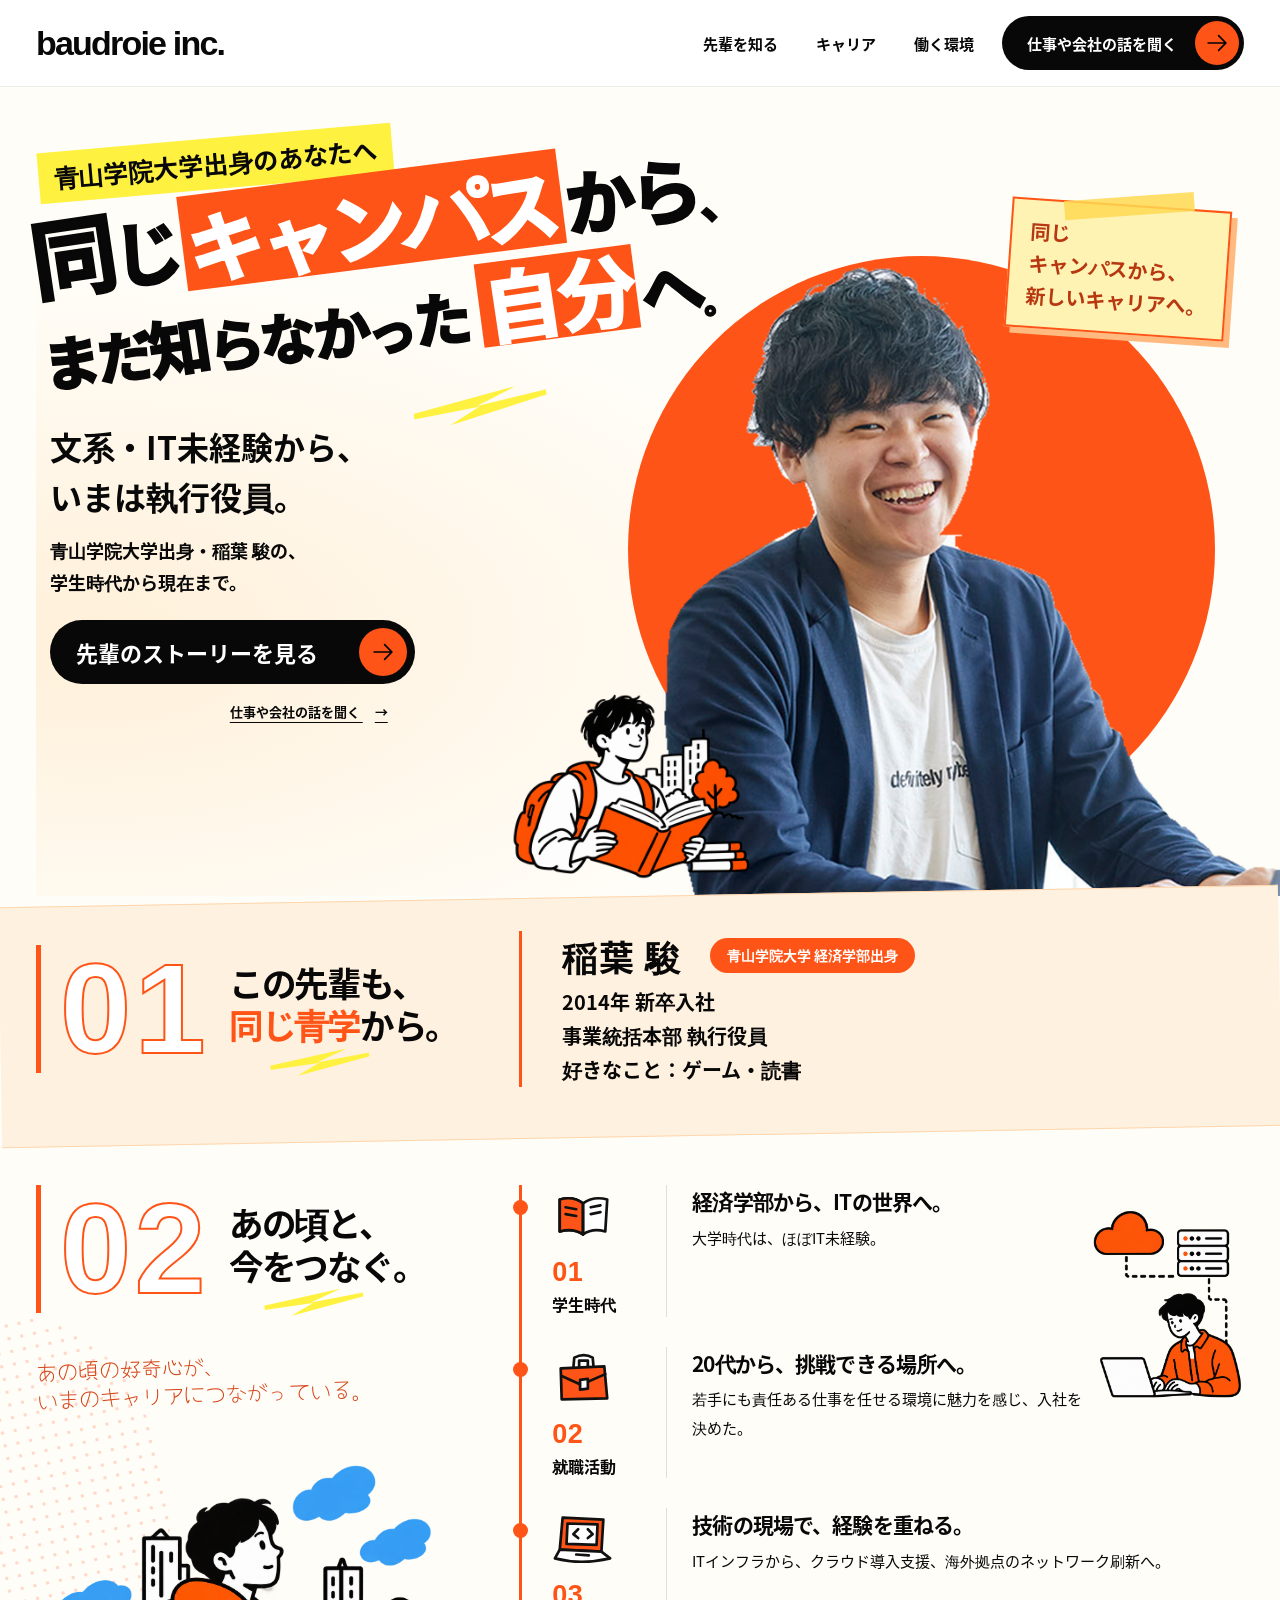
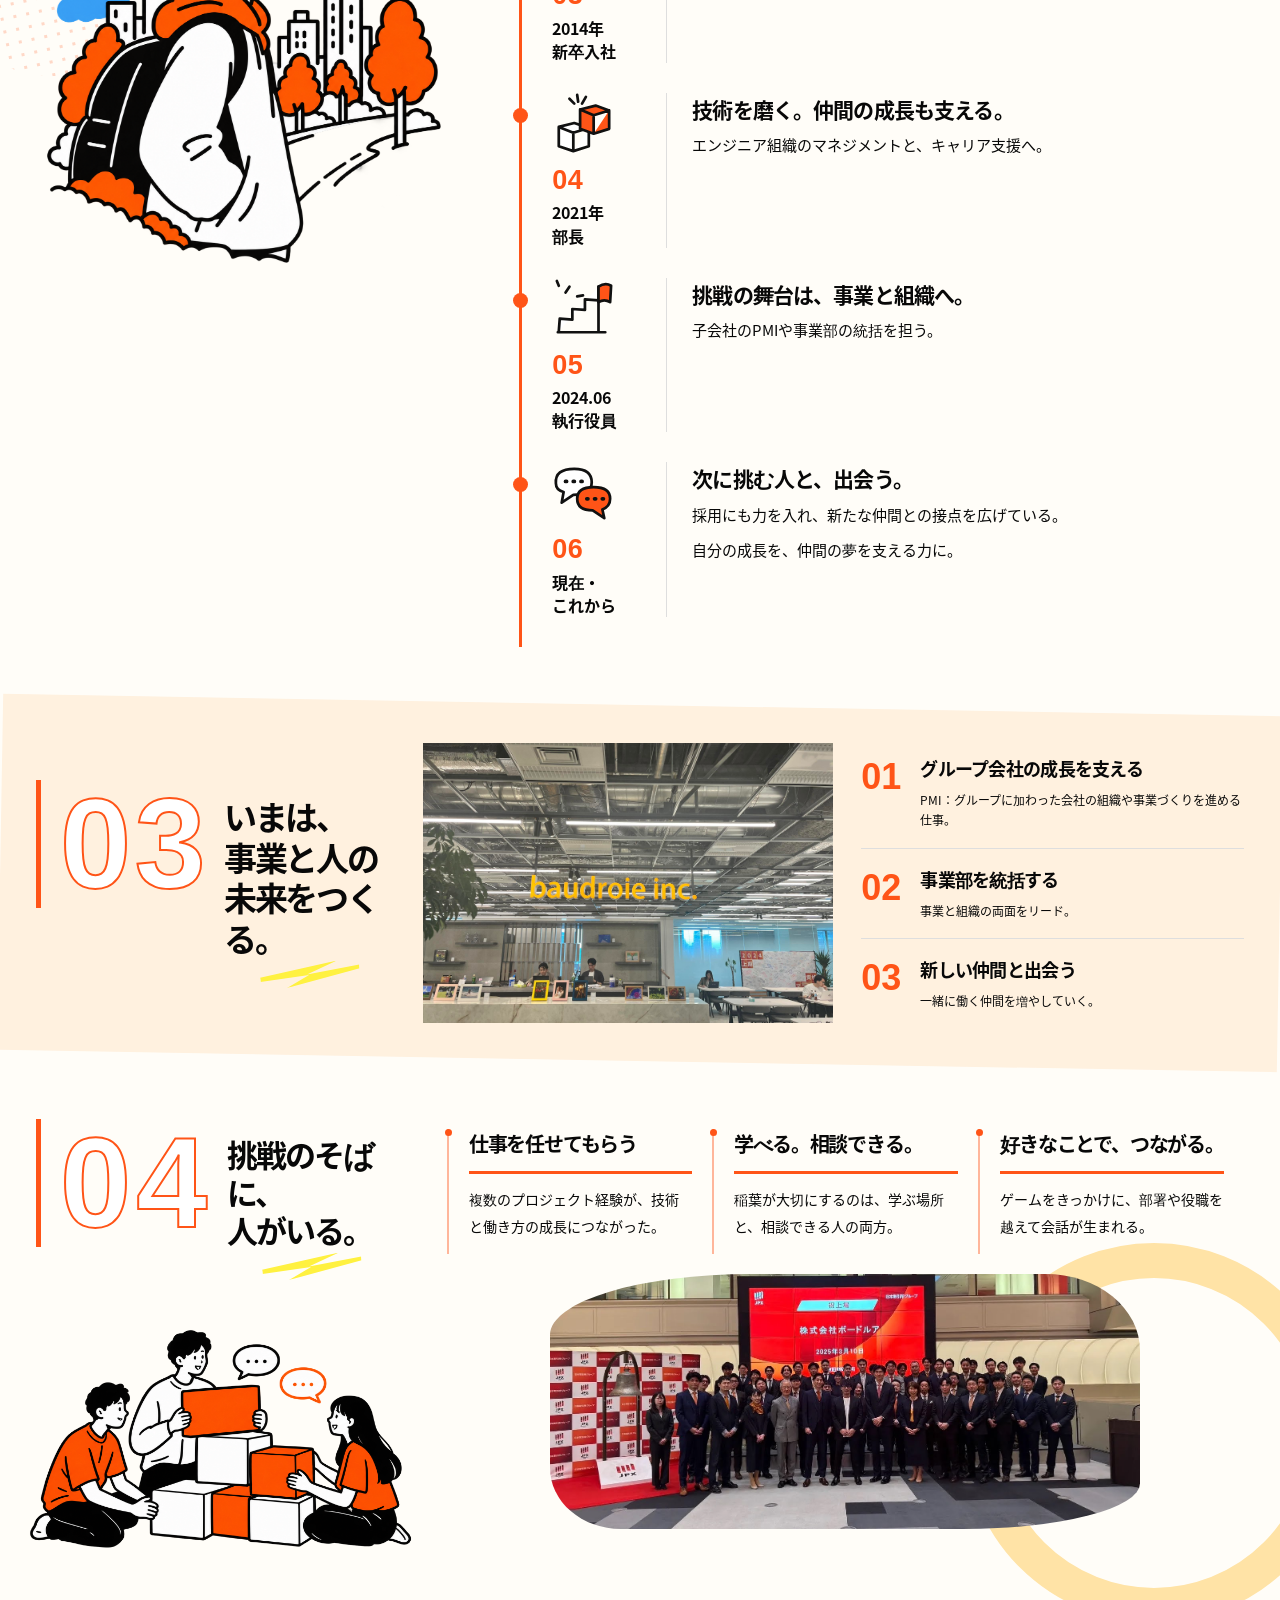
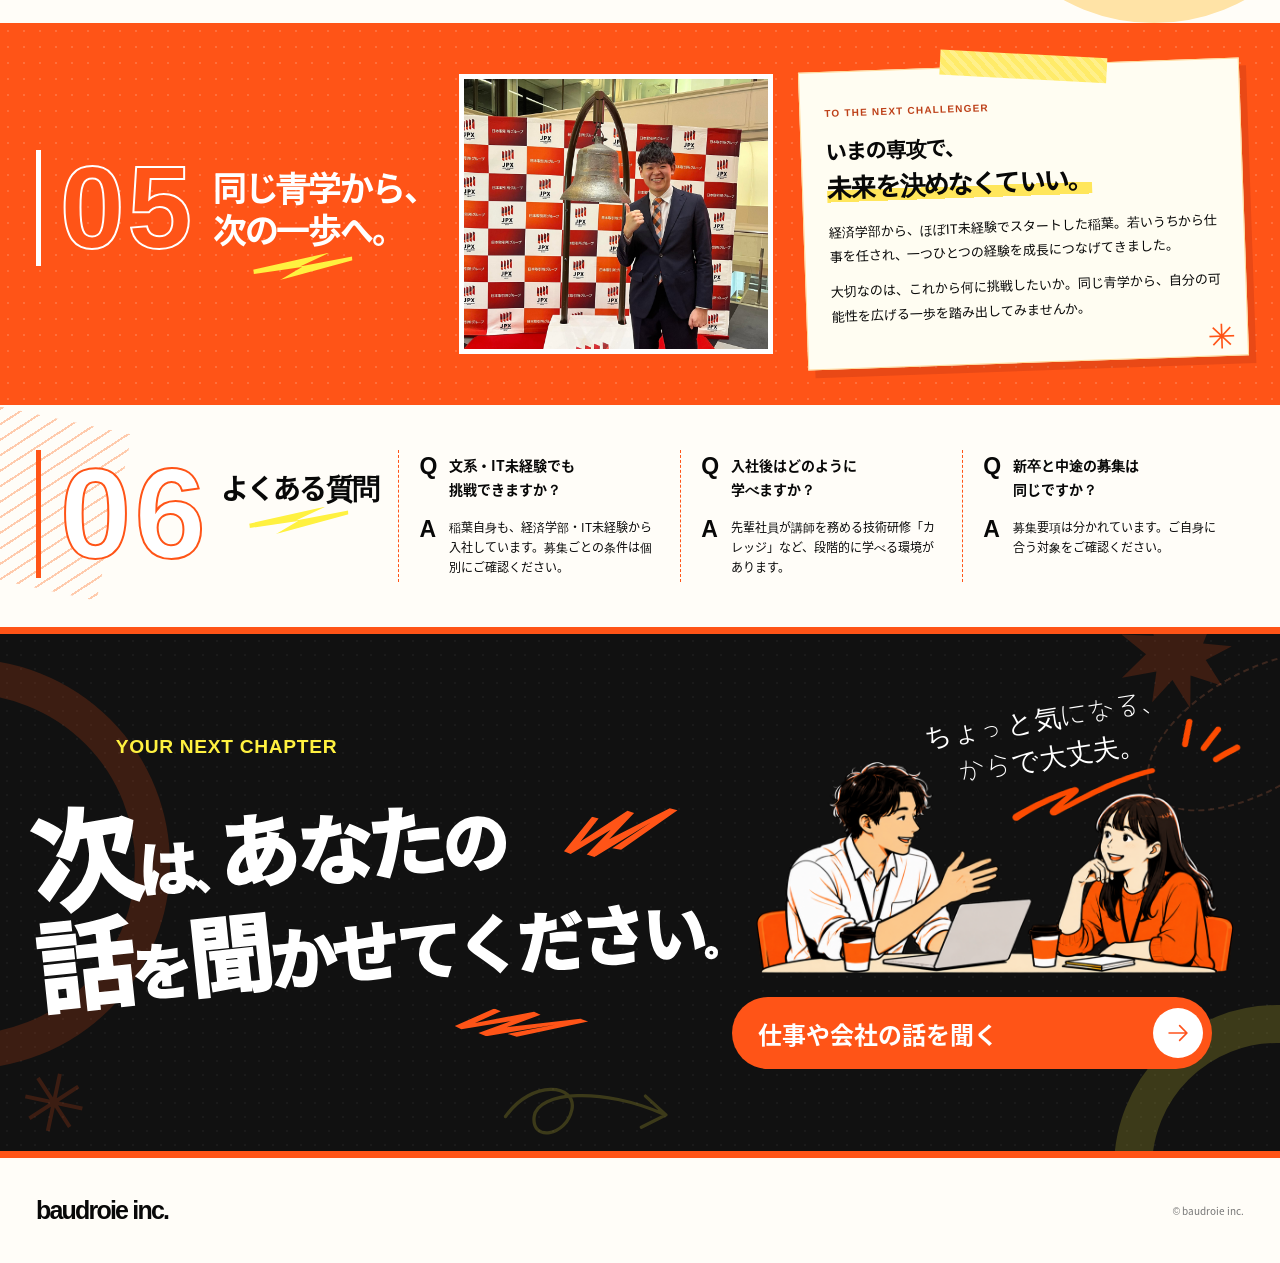
==== commit e8479e42: "Group hero closing phrase on its second line" ====
--- a/index.html
+++ b/index.html
@@ -8,7 +8,7 @@
   <meta name="theme-color" content="#ff5417">
   <title>同じキャンパスから、まだ知らなかった自分へ。｜baudroie inc.</title>
   <link rel="preload" href="./noto-sans-bold.woff" as="font" type="font/woff" crossorigin>
-  <link rel="stylesheet" href="./style.css?v=20261023-hero-right">
+  <link rel="stylesheet" href="./style.css?v=20261023-hero-two-lines">
   <script src="./main.js?v=20261022-lmessage" defer></script>
 </head>
 <body>
@@ -22,7 +22,7 @@
 </header>
 <main id="main">
   <section class="hero wrap" id="top" aria-labelledby="hero-title">
-    <div class="hero-heading"><p class="eyebrow">青山学院大学出身のあなたへ</p><h1 id="hero-title" class="master-hero-title" aria-label="同じキャンパスから、まだ知らなかった自分へ。"><span class="display-art" aria-hidden="true"><span class="hero-line hero-line-1"><span class="display-glyph" style="--size:1.06;--rise:0em;--tilt:-2deg">同</span><span class="display-glyph" style="--size:0.86;--rise:-0.015em;--tilt:1deg">じ</span><em class="campus-word"><span class="display-glyph" style="--size:0.94;--rise:0.015em;--tilt:-2deg">キ</span><span class="display-glyph" style="--size:0.9;--rise:0.035em;--tilt:1deg">ャ</span><span class="display-glyph" style="--size:0.94;--rise:-0.005em;--tilt:-2deg">ン</span><span class="display-glyph" style="--size:1.02;--rise:-0.015em;--tilt:1deg">パ</span><span class="display-glyph" style="--size:0.94;--rise:0.01em;--tilt:-2deg">ス</span></em><span class="display-glyph" style="--size:0.86;--rise:-0.02em;--tilt:1deg">か</span><span class="display-glyph" style="--size:0.88;--rise:-0.04em;--tilt:-2deg">ら</span><span class="display-glyph" style="--size:0.52;--rise:0.045em;--tilt:3deg">、</span></span><span class="hero-line hero-line-2"><span class="display-glyph" style="--size:0.96;--rise:0.01em;--tilt:-1deg">ま</span><span class="display-glyph" style="--size:0.92;--rise:-0.015em;--tilt:1deg">だ</span><span class="display-glyph" style="--size:1.02;--rise:-0.02em;--tilt:-2deg">知</span><span class="display-glyph" style="--size:0.93;--rise:0.01em;--tilt:2deg">ら</span><span class="display-glyph" style="--size:0.92;--rise:-0.01em;--tilt:-1deg">な</span><span class="display-glyph" style="--size:0.94;--rise:0.015em;--tilt:1deg">か</span><span class="display-glyph" style="--size:0.82;--rise:0.045em;--tilt:-2deg">っ</span><span class="display-glyph" style="--size:0.96;--rise:-0.01em;--tilt:1deg">た</span></span><span class="hero-line hero-line-3"><em class="self-word"><span class="display-glyph" style="--size:1.28;--rise:0em;--tilt:-1deg">自</span><span class="display-glyph" style="--size:1.29;--rise:-0.015em;--tilt:2deg">分</span></em><span class="display-glyph" style="--size:1.05;--rise:-0.045em;--tilt:-5deg">へ</span><span class="display-glyph" style="--size:0.48;--rise:0.045em;--tilt:0deg">。</span></span></span></h1></div>
+    <div class="hero-heading"><p class="eyebrow">青山学院大学出身のあなたへ</p><h1 id="hero-title" class="master-hero-title" aria-label="同じキャンパスから、まだ知らなかった自分へ。"><span class="display-art" aria-hidden="true"><span class="hero-line hero-line-1"><span class="display-glyph" style="--size:1.06;--rise:0em;--tilt:-2deg">同</span><span class="display-glyph" style="--size:0.86;--rise:-0.015em;--tilt:1deg">じ</span><em class="campus-word"><span class="display-glyph" style="--size:0.94;--rise:0.015em;--tilt:-2deg">キ</span><span class="display-glyph" style="--size:0.9;--rise:0.035em;--tilt:1deg">ャ</span><span class="display-glyph" style="--size:0.94;--rise:-0.005em;--tilt:-2deg">ン</span><span class="display-glyph" style="--size:1.02;--rise:-0.015em;--tilt:1deg">パ</span><span class="display-glyph" style="--size:0.94;--rise:0.01em;--tilt:-2deg">ス</span></em><span class="display-glyph" style="--size:0.86;--rise:-0.02em;--tilt:1deg">か</span><span class="display-glyph" style="--size:0.88;--rise:-0.04em;--tilt:-2deg">ら</span><span class="display-glyph" style="--size:0.52;--rise:0.045em;--tilt:3deg">、</span></span><span class="hero-line-finish"><span class="hero-line hero-line-2"><span class="display-glyph" style="--size:0.96;--rise:0.01em;--tilt:-1deg">ま</span><span class="display-glyph" style="--size:0.92;--rise:-0.015em;--tilt:1deg">だ</span><span class="display-glyph" style="--size:1.02;--rise:-0.02em;--tilt:-2deg">知</span><span class="display-glyph" style="--size:0.93;--rise:0.01em;--tilt:2deg">ら</span><span class="display-glyph" style="--size:0.92;--rise:-0.01em;--tilt:-1deg">な</span><span class="display-glyph" style="--size:0.94;--rise:0.015em;--tilt:1deg">か</span><span class="display-glyph" style="--size:0.82;--rise:0.045em;--tilt:-2deg">っ</span><span class="display-glyph" style="--size:0.96;--rise:-0.01em;--tilt:1deg">た</span></span><span class="hero-line hero-line-3"><em class="self-word"><span class="display-glyph" style="--size:1.28;--rise:0em;--tilt:-1deg">自</span><span class="display-glyph" style="--size:1.29;--rise:-0.015em;--tilt:2deg">分</span></em><span class="display-glyph" style="--size:1.05;--rise:-0.045em;--tilt:-5deg">へ</span><span class="display-glyph" style="--size:0.48;--rise:0.045em;--tilt:0deg">。</span></span></span></span></h1></div>
     <div class="hero-photo"><div class="hero-disc" aria-hidden="true"></div><img class="portrait" src="./inaba-original-cutout-2x.png" width="1000" height="1000" alt="笑顔の稲葉駿。ボードルア公式インタビューの写真。" fetchpriority="high"><p class="hand-note">同じ<br>キャンパスから、<br>新しいキャリアへ。</p></div>
     <div class="hero-copy"><p class="hero-lead">文系・IT未経験から、<br>いまは執行役員。</p><p>青山学院大学出身・稲葉 駿の、<br>学生時代から現在まで。</p><a class="pill story-button" href="#career">先輩のストーリーを見る<span class="arrow" aria-hidden="true"><img src="./arrow-right.svg" alt=""></span></a><a class="text-button" data-consult href="https://s.lmes.jp/landing-qr/1657893371-rRVdmjzQ?uLand=4T64ZA">仕事や会社の話を聞く <span aria-hidden="true">→</span></a></div>
     <figure class="hero-illustration"><img src="./student-reading.png" alt="読書する学生のイラスト" width="1536" height="1024"></figure>
--- a/style.css
+++ b/style.css
@@ -188,3 +188,7 @@
 /* Shallow organic group photo crop: keep every face and reduce wall/floor. */
 .environment .game-photo{height:auto;margin-inline:auto;aspect-ratio:2.32;border-radius:34% 16% 30% 12% / 24% 30% 18% 24%;overflow:hidden}
 .environment .game-photo img{width:100%;height:100%;object-fit:cover;object-position:center 64%}
+
+/* Two-line hero: scale the complete second row without changing individual glyphs. */
+.master-hero-title .hero-line-finish{display:flex;align-items:baseline;width:max-content;gap:.15em;font-size:.74em}
+.master-hero-title .hero-line-finish .hero-line{margin:0}
